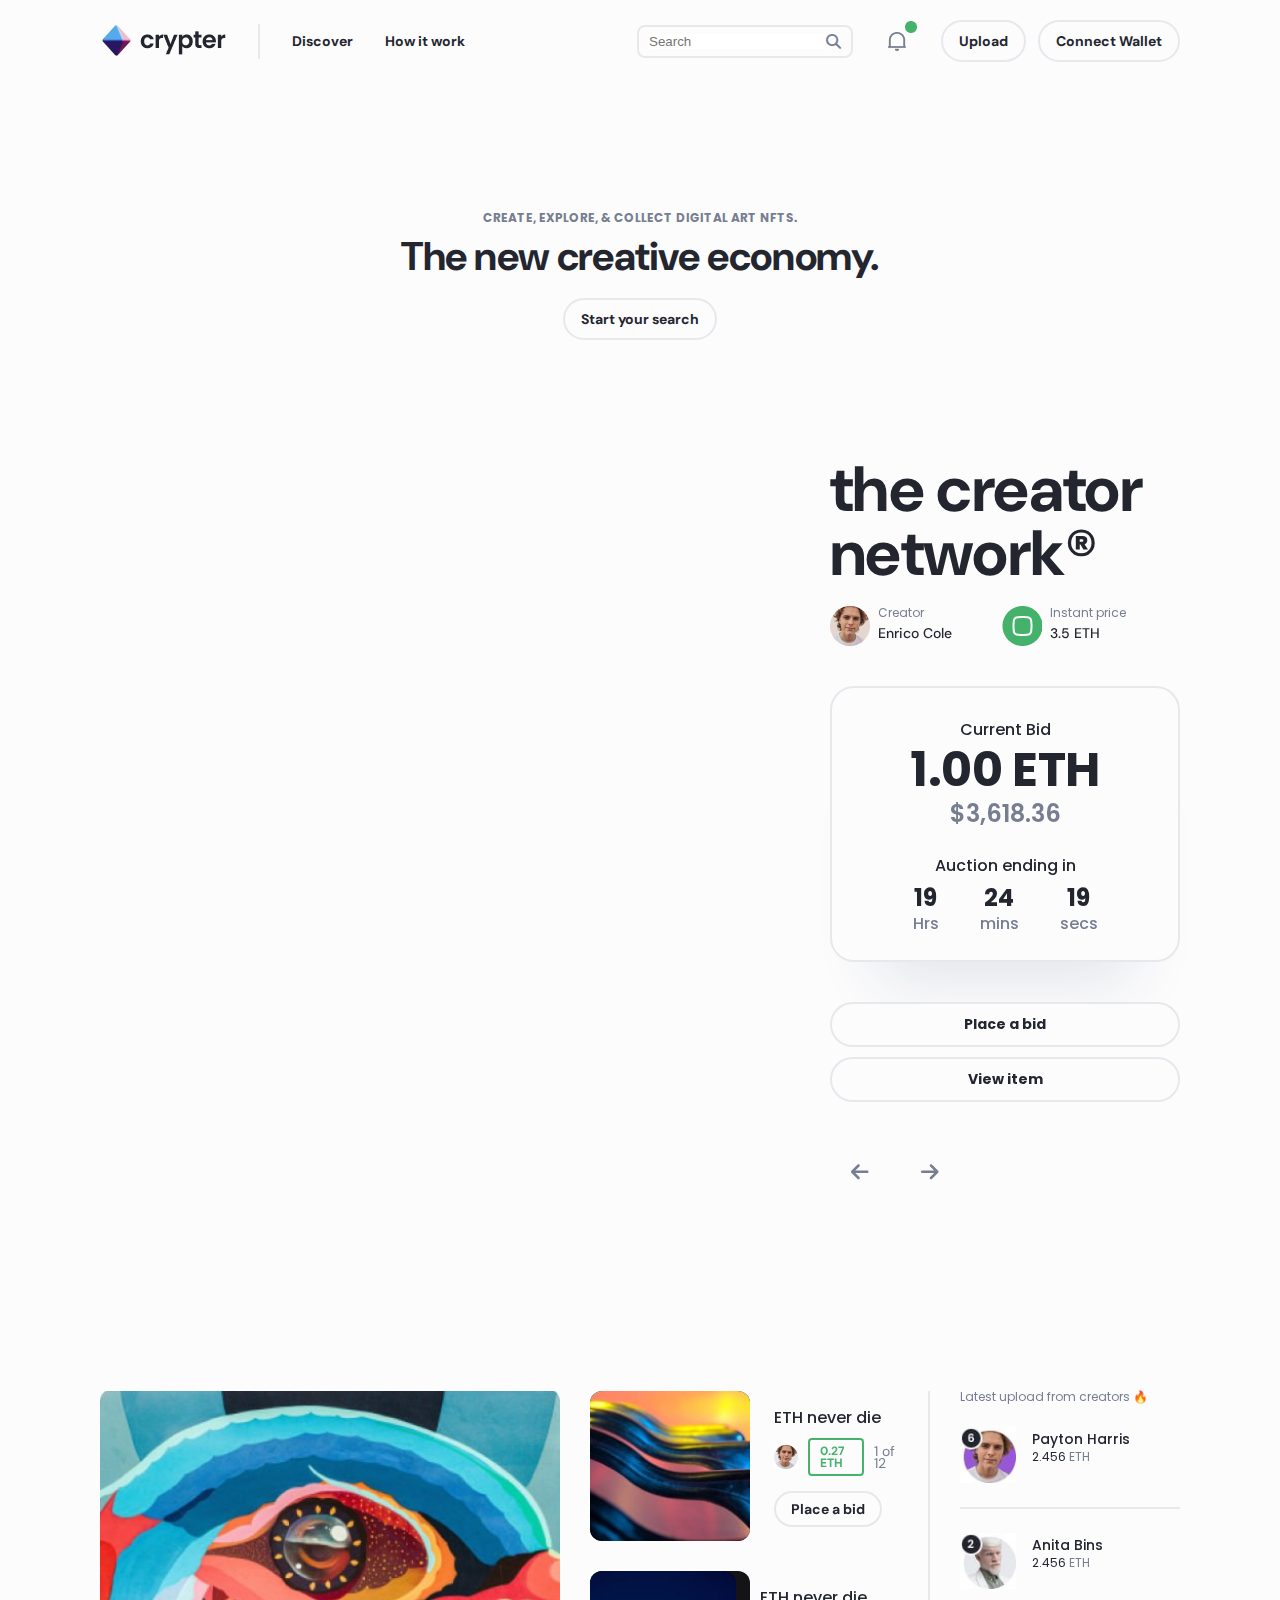
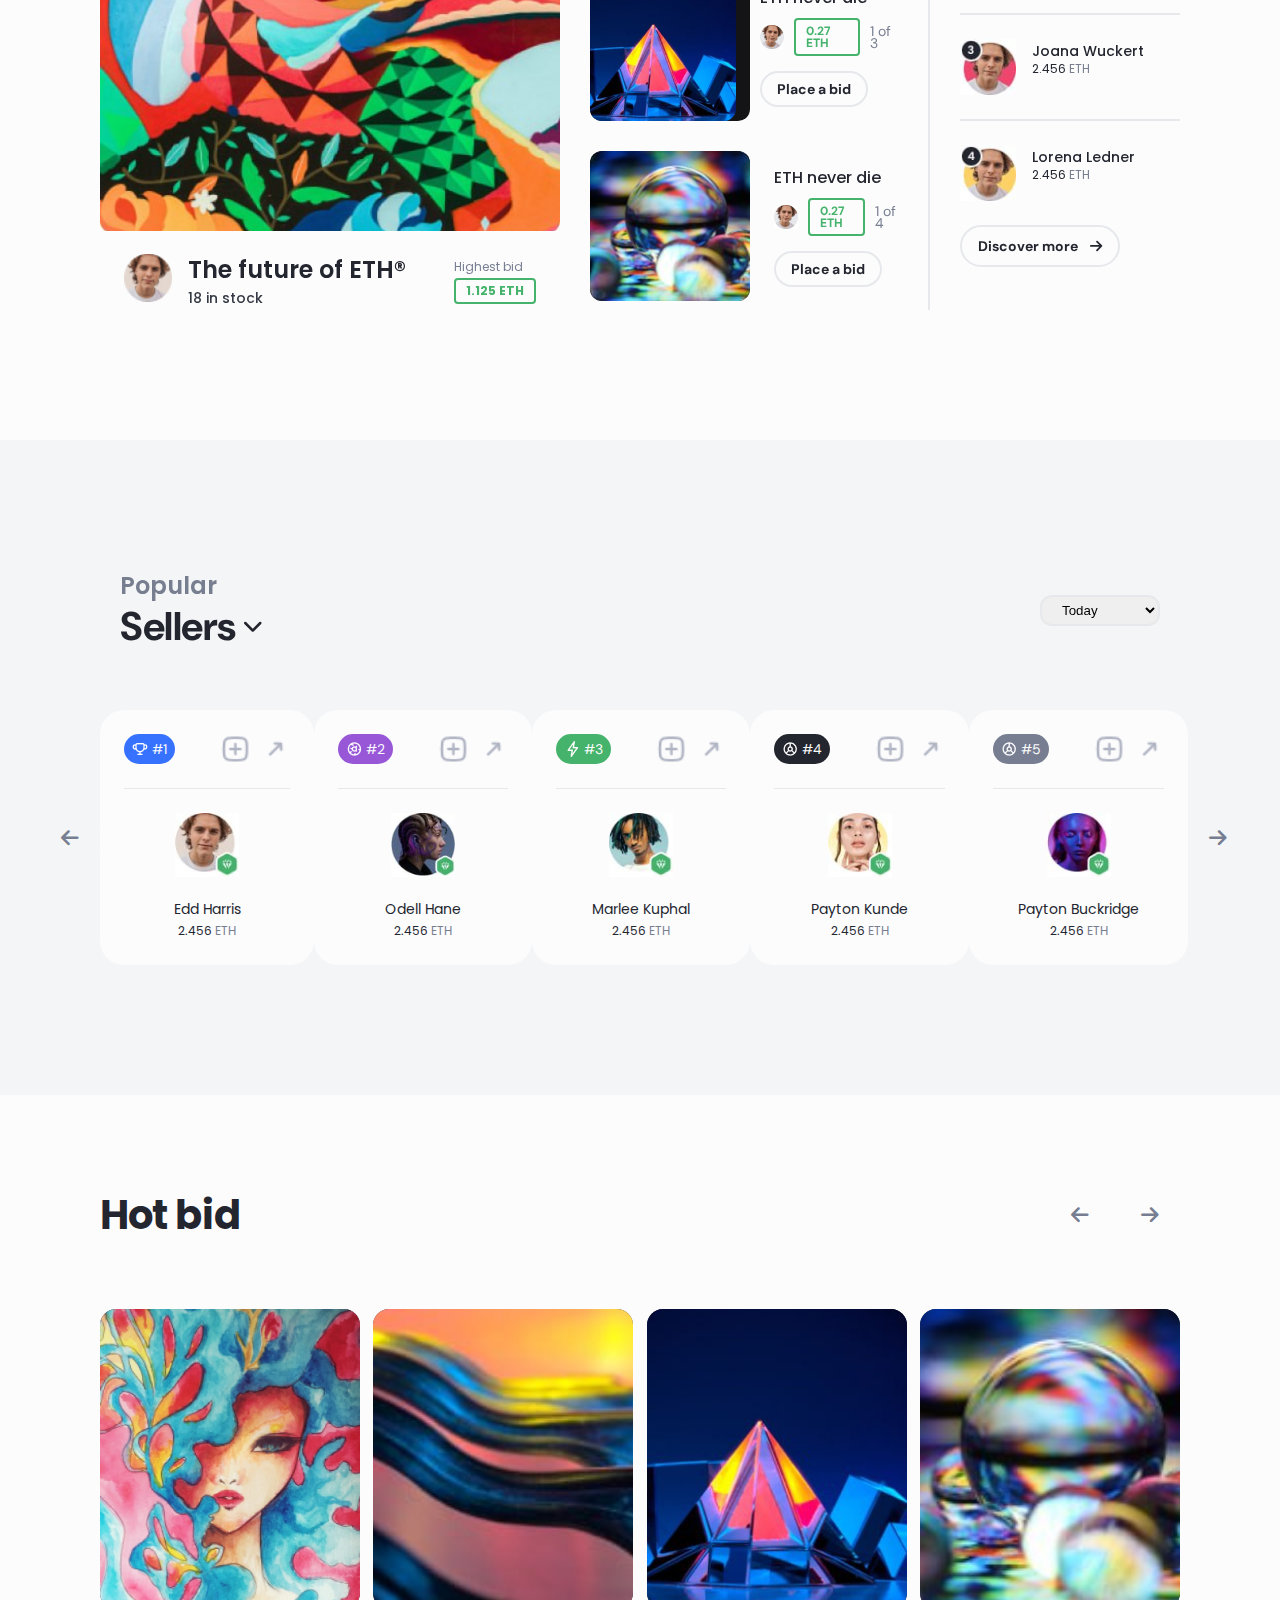
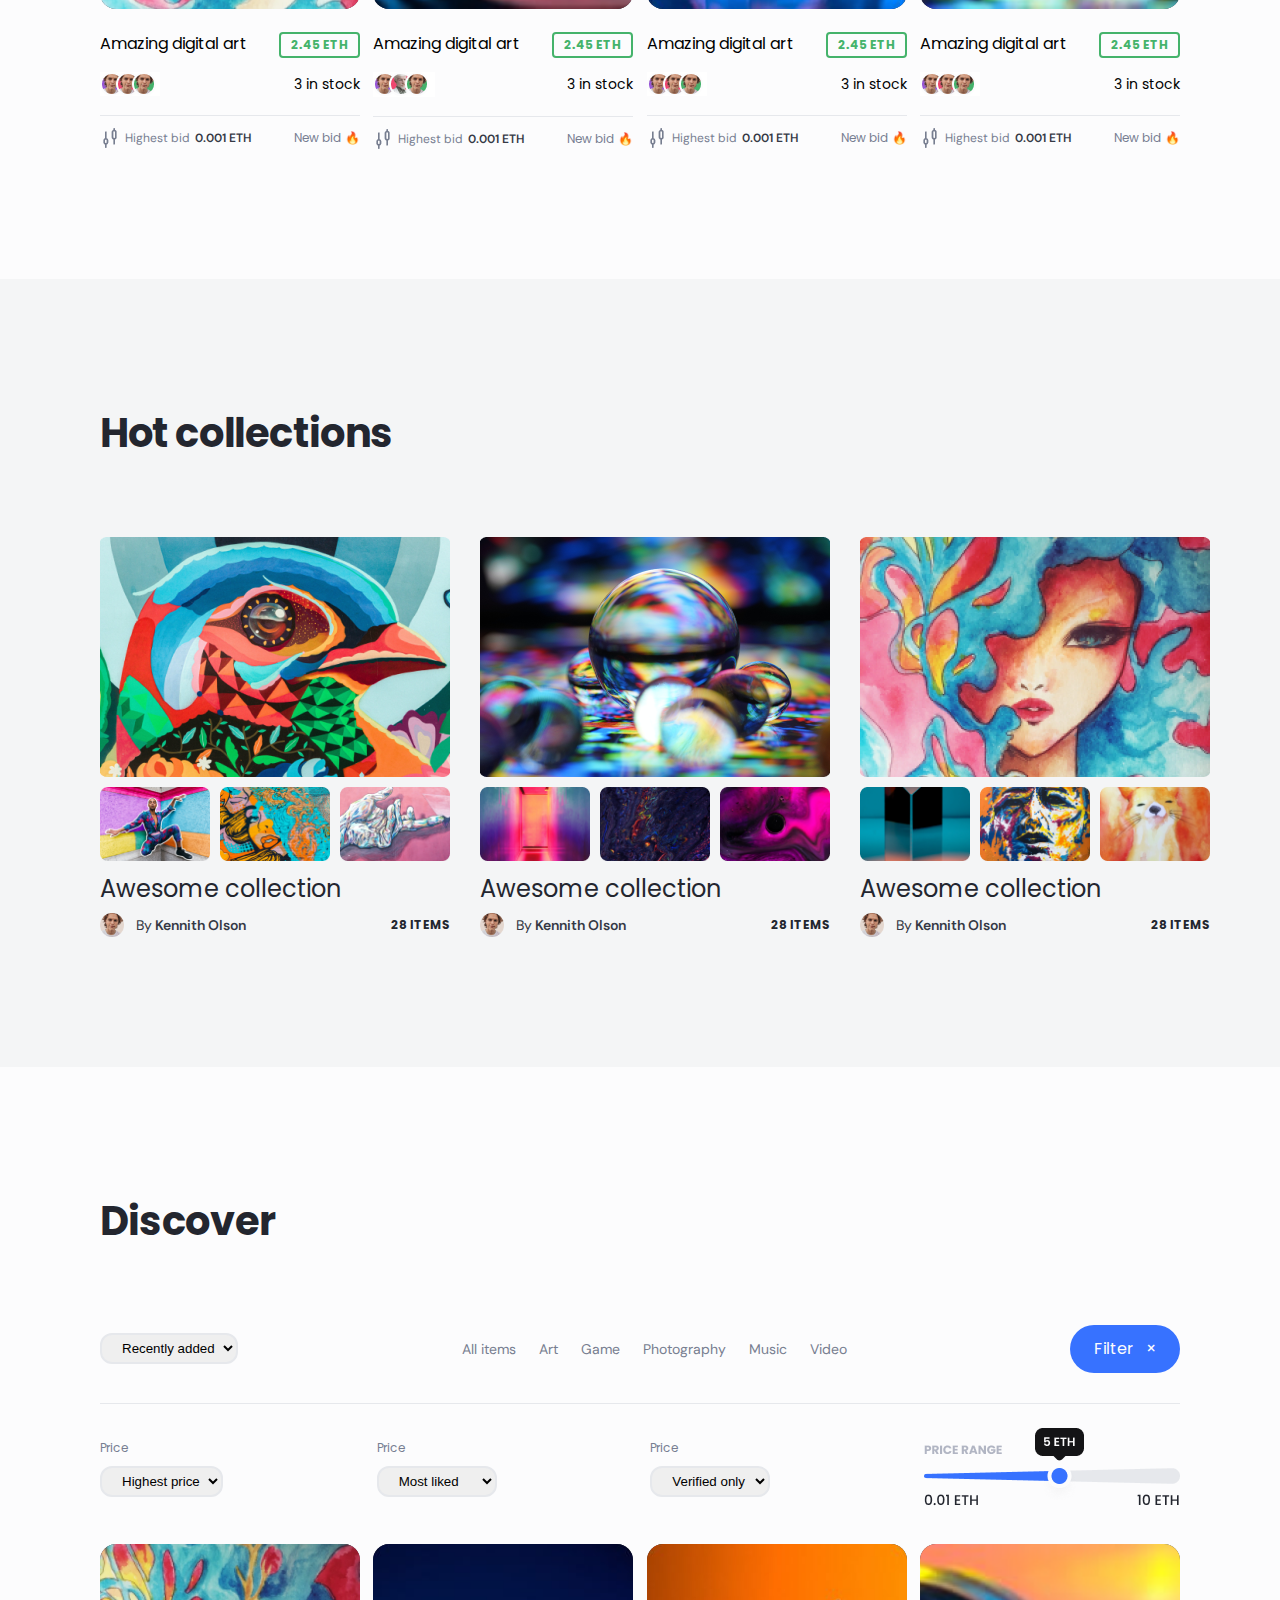
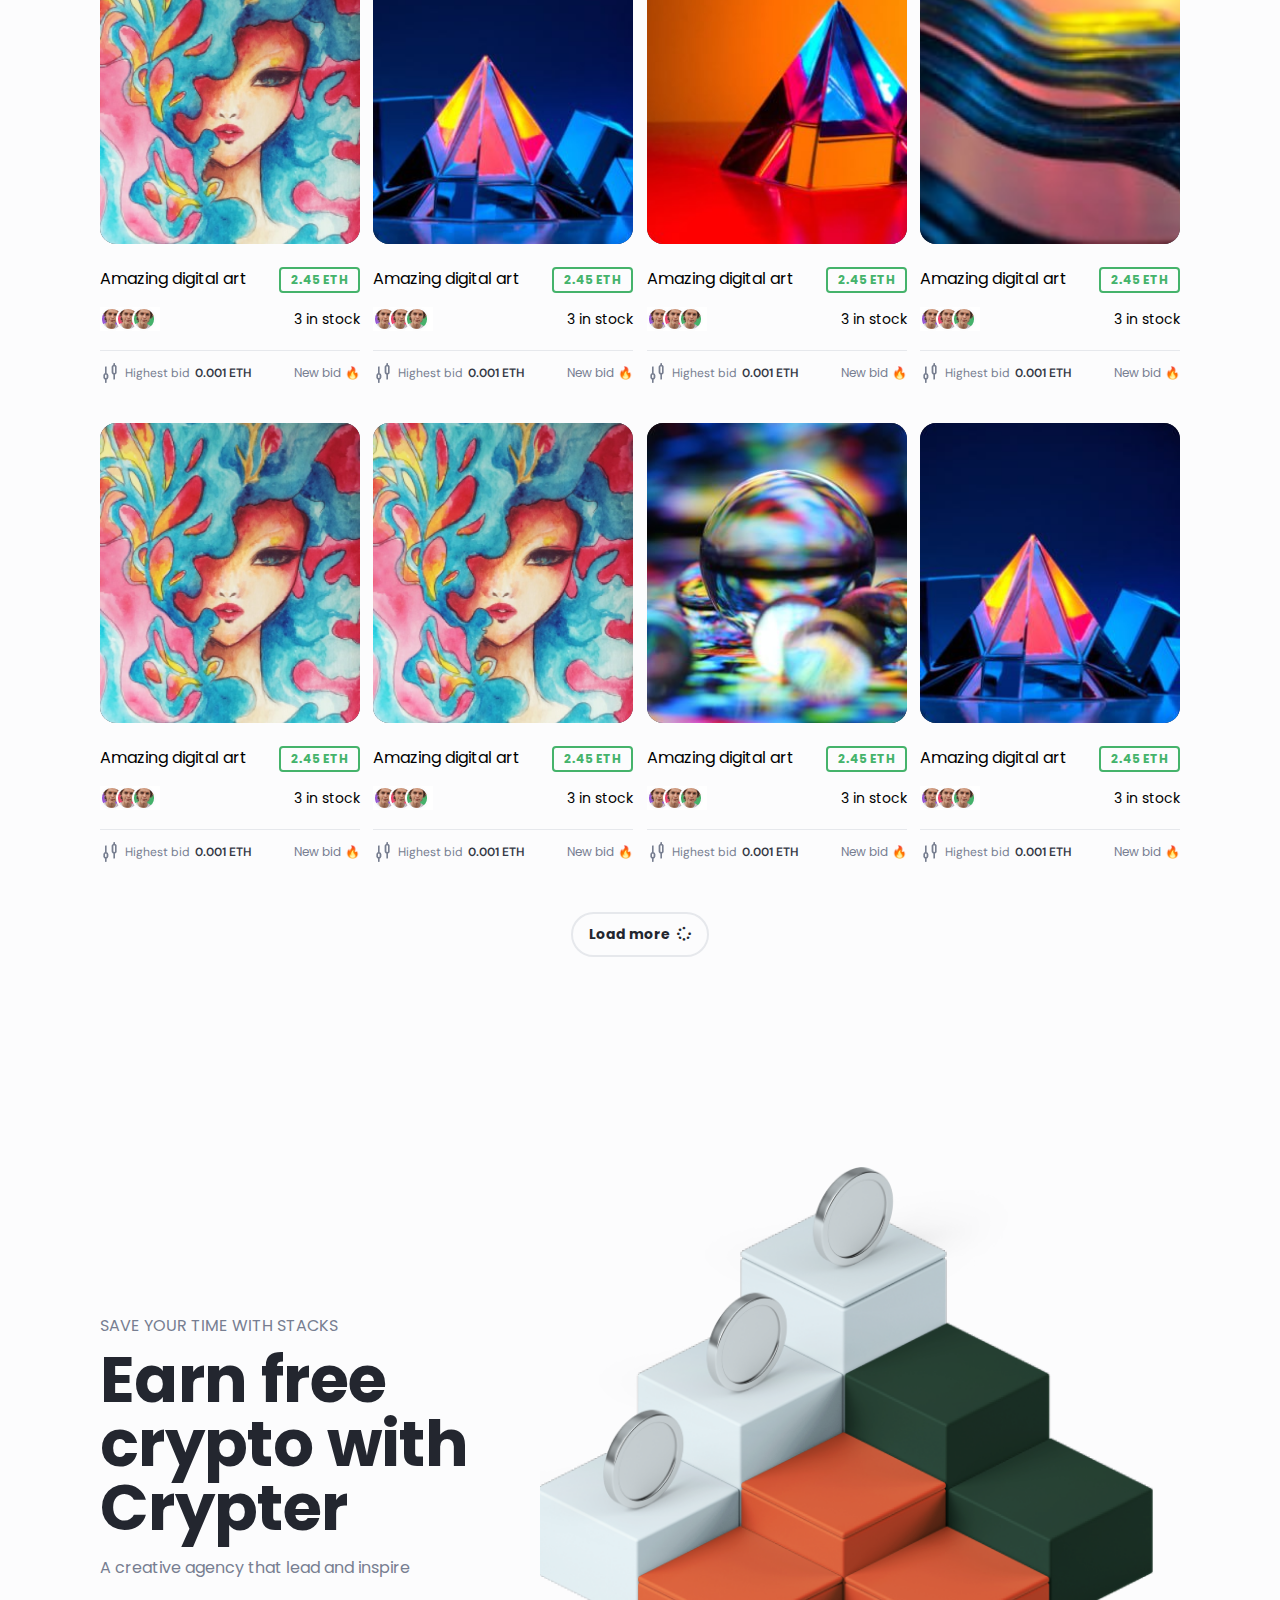
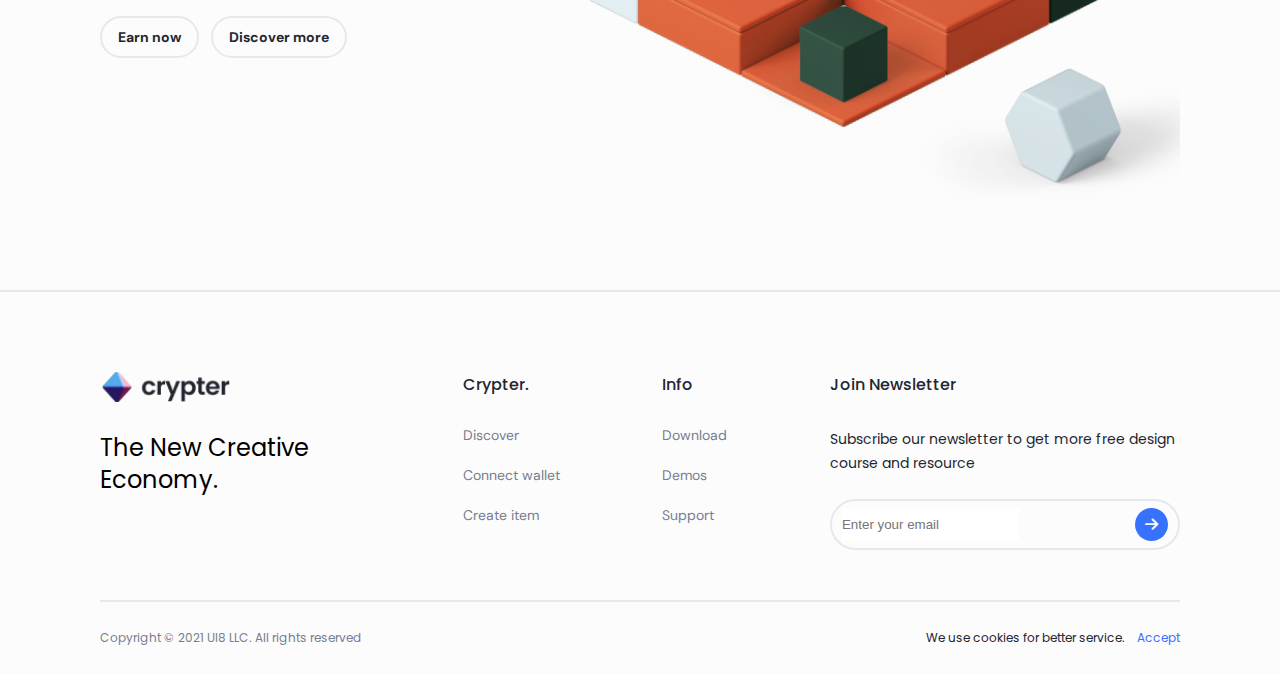
==== Krypter/index.html @ 70d79585 "Add files via upload" ====
<!DOCTYPE html>
<html lang="en">
<head>
    <meta charset="UTF-8">
    <meta http-equiv="X-UA-Compatible" content="IE=edge">
    <meta name="viewport" content="width=device-width, initial-scale=1.0">
    <title>Krypter</title>
    <link rel="stylesheet" href="https://cdnjs.cloudflare.com/ajax/libs/font-awesome/6.2.0/css/all.min.css">
    <link rel="stylesheet" href="./sass/style.css">
    <link href="https://fonts.googleapis.com/css2?family=DM+Sans:wght@500&family=Poppins:wght@500&display=swap" rel="stylesheet">
</head>
<body>
   
    <header class="header">
        <div class="container">
            <div class="navbar">
                <div class="navbar__left">
                    <a href="./index.html" class="navbar__left__logo">
                        <img src="./header images/logo.png" alt="img" class="logo__img">
                    </a>
                    <a href="#section-discover" class="navbar__left__link">Discover</a>
                    <a href="./index.html" class="navbar__left__link">How it work</a>
                </div>
                <div class="navbar__right">
                    <form action="id" class="navbar__right__form">
                        <input type="text" class="navbar__right__form__input" placeholder="Search">
                        <i class="fa-solid fa-magnifying-glass"></i>
                    </form>
                    <img src="./header images/Notification.png" alt="img" class="navbar__right__img">
                    <div class="navbar__right__btns">   
                        <a href="./index.html" class="navbar__right__btns__btn btn">Upload</a>
                        <a href="./index.html" class="navbar__right__btns__btn btn">Connect Wallet</a>
                    </div> 
                </div>
            </div>
        </div>
    </header>

    <section class="hero">
        <div class="container">
            <div class="hero__content">
                <p class="hero__content__text">Create, explore, & collect digital art NFTS.</p>
                <h1 class="hero__content__title">The new creative economy.</h1>
                <a href="./index.html" class="hero__content__btn">Start your search</a>
            </div>
        </div>
    </section>

    <section class="section-one">
        <div class="container">
            <div class="section-one__content">
                <div class="section-one__content__left">
                    <iframe width="640" height="800" src="https://www.youtube.com/embed/OD2pbh0-E8Y" title="YouTube video player" frameborder="0" allow="accelerometer; autoplay; clipboard-write; encrypted-media; gyroscope; picture-in-picture" allowfullscreen></iframe>
                </div>
                <div class="section-one__content__right">
                    <h1 class="section-one__content__right__title">the creator network®</h1>
                    <h1 class="section-one__content__right__title-1">Marco carrillo®</h1>
                    <div class="section-one__content__right__box-1">
                        <div class="section-one__content__right__box-1__content">
                            <img src="./images-1/img2.png" alt="img" class="section-one__content__right__box-1__content__img">
                            <div class="section-one__content__right__box-1__content__right">
                                <p class="section-one__content__right__box-1__content__right__text-1">Creator</p>
                                <a href="./index.html" class="section-one__content__right__box-1__content__right__text-2 ">Enrico Cole</a>
                            </div>
                        </div>
                        <div class="section-one__content__right__box-1__content">
                            <img src="./images-1/user.png" alt="img" class="section-one__content__right__box-1__content__img">
                            <div class="section-one__content__right__box-1__content__right">
                                <p class="section-one__content__right__box-1__content__right__text-1">Instant price</p>
                                <a href="./index.html" class="section-one__content__right__box-1__content__right__text-2">3.5 ETH</a>
                            </div>
                        </div>
                    </div>
                    <div class="section-one__content__right__box-2">
                        <p class="section-one__content__right__box-2__text-1 box-1__content__right__text-2">Current Bid</p>
                        <p class="section-one__content__right__box-2__text-2">1.00 ETH</p>
                        <p class="section-one__content__right__box-2__text-3">$3,618.36</p>
                        <p class="section-one__content__right__box-2__text-4 box-2__text-1 box-1__content__right__text-2">Auction ending in</p>
                        <div class="section-one__content__right__box-2__stats">
                            <div class="section-one__content__right__box-2__stats__stat">
                                <p class="section-one__content__right__box-2__stats__stat__stat-1">19</p>
                                <p class="section-one__content__right__box-2__stats__stat__stat-2">Hrs</p>
                            </div>
                            <div class="section-one__content__right__box-2__stats__stat">
                                <p class="section-one__content__right__box-2__stats__stat__stat-1">24</p>
                                <p class="section-one__content__right__box-2__stats__stat__stat-2">mins</p>
                            </div>
                            <div class="section-one__content__right__box-2__stats__stat">
                                <p class="section-one__content__right__box-2__stats__stat__stat-1">19</p>
                                <p class="section-one__content__right__box-2__stats__stat__stat-2">secs</p>
                            </div>
                        </div>
                    </div>
                    <div class="section-one__content__right__btns">
                        <p class="section-one__content__right__btns__btn">Place a bid</p>
                        <p class="section-one__content__right__btns__btn">View item</p>
                    </div>
                    <div class="section-one__content__right__paginations">
                        <a href="./index.html" class="section-one__content__right__paginations__icon"><i class="fa-solid fa-arrow-left"></i></a>
                        <a href="./index.html" class="section-one__content__right__paginations__icon"><i class="fa-solid fa-arrow-right"></i></a>
                    </div>
                </div>
            </div>
        </div>
    </section>

    <section class="section-two">
        <div class="container">
            <div class="section-two__content">
                <div class="section-two__content__left">
                    <img src="./images-2/photo_2022-11-08_12-18-58.jpg" alt="img" class="section-two__content__left__img">
                    <div class="section-two__content__left__bottom">
                        <div class="section-two__content__left__bottom__left">
                            <img src="./images-1/img2.png" alt="img" class="section-two__content__left__bottom__left__img">
                            <div class="section-two__content__left__bottom__left__content">
                                <p class="section-two__content__left__bottom__left__content__text-1">The future of ETH®</p>
                                <p class="section-two__content__left__bottom__left__content__text-2">18 in stock</p>
                            </div>
                        </div>
                        <div class="section-two__content__left__bottom__right">
                           <p class="section-two__content__left__bottom__right__text-1">Highest bid</p>
                           <p class="section-two__content__left__bottom__right__text-2">1.125 ETH</p>
                        </div>
                    </div>
                </div>
                <div class="section-two__content__center">
                    <div class="section-two__content__center__card">
                        <img src="./images-2/photo_2022-11-08_12-18-47.jpg" alt="img" class="section-two__content__center__card__img">
                        <div class="section-two__content__center__card__hover">
                            <a href="./index.html" class="section-two__content__center__card__hover__content"><i class="fa-solid fa-arrow-right"></i></a>
                        </div>
                        <div class="section-two__content__center__card__content">
                            <p class="section-two__content__center__card__content__text">ETH never die</p>
                            <div class="section-two__content__center__card__content__center">
                                <img src="./images-2/photo_2022-11-08_12-18-43.jpg" class="section-two__content__center__card__content__center__img"></img>
                                <span class="section-two__content__center__card__content__center__text-1 text-green">0.27 ETH</span>
                                <span class="section-two__content__center__card__content__center__text-2">1 of 12</span>
                            </div>
                            <a href="./index.html" class="section-two__content__center__card__content__btn">Place a bid</a>
                        </div>
                    </div>
                    <div class="section-two__content__center__card">
                        <img src="./images-2/photo_2022-11-08_12-17-32.jpg" alt="img" class="section-two__content__center__card__img">
                        <div class="section-two__content__center__card__hover">
                            <a href="./index.html" class="section-two__content__center__card__hover__content"><i class="fa-solid fa-arrow-right"></i></a>
                        </div>
                        <div class="section-two__content__center__card__content">
                            <p class="section-two__content__center__card__content__text">ETH never die</p>
                            <div class="section-two__content__center__card__content__center">
                                <img src="./images-2/photo_2022-11-08_12-18-43.jpg" class="section-two__content__center__card__content__center__img"></img>
                                <span class="section-two__content__center__card__content__center__text-1 text-green">0.27 ETH</span>
                                <span class="section-two__content__center__card__content__center__text-2">1 of 3</span>
                            </div>
                            <a href="./index.html" class="section-two__content__center__card__content__btn">Place a bid</a>
                        </div>
                    </div>
                    <div class="section-two__content__center__card">
                        <img src="./images-2/photo_2022-11-08_12-18-52.jpg" alt="img" class="section-two__content__center__card__img">
                        <div class="section-two__content__center__card__hover">
                            <a href="./index.html" class="section-two__content__center__card__hover__content"><i class="fa-solid fa-arrow-right"></i></a>
                        </div>
                        <div class="section-two__content__center__card__content">
                            <p class="section-two__content__center__card__content__text">ETH never die</p>
                            <div class="section-two__content__center__card__content__center">
                                <img src="./images-2/photo_2022-11-08_12-18-43.jpg" class="section-two__content__center__card__content__center__img"></img>
                                <span class="section-two__content__center__card__content__center__text-1 text-green">0.27 ETH</span>
                                <span class="section-two__content__center__card__content__center__text-2">1 of 4</span>
                            </div>
                            <a href="./index.html" class="section-two__content__center__card__content__btn">Place a bid</a>
                        </div>
                    </div>
                </div>
                <div class="section-two__content__right">
                    <p class="section-two__content__right__text">Latest upload from creators 🔥</p>
                    <div class="section-two__content__right__card">
                        <img src="./images-2/photo_2022-11-08_12-19-04.jpg" alt="img" class="section-two__content__right__card__img">
                        <div class="section-two__content__right__card__content">
                            <p class="section-two__content__right__card__content__text-1">Payton Harris</p>
                            <p class="section-two__content__right__card__content__text-2">2.456 <span class="section-two__content__right__card__content__text-2__span">ETH</span></p>
                        </div>
                    </div>
                    <div class="section-two__content__right__card">
                        <img src="./images-2/photo_2022-11-08_12-19-13.jpg" alt="img" class="section-two__content__right__card__img">
                        <div class="section-two__content__right__card__content">
                            <p class="section-two__content__right__card__content__text-1">Anita Bins</p>
                            <p class="section-two__content__right__card__content__text-2">2.456 <span class="section-two__content__right__card__content__text-2__span">ETH</span></p>
                        </div>
                    </div>
                    <div class="section-two__content__right__card">
                        <img src="./images-2/photo_2022-11-08_12-19-19.jpg" alt="img" class="section-two__content__right__card__img">
                        <div class="section-two__content__right__card__content">
                            <p class="section-two__content__right__card__content__text-1">Joana Wuckert</p>
                            <p class="section-two__content__right__card__content__text-2">2.456 <span class="section-two__content__right__card__content__text-2__span">ETH</span></p>
                        </div>
                    </div>
                    <div class="section-two__content__right__card border-bottom">
                        <img src="./images-2/photo_2022-11-08_12-19-25.jpg" alt="img" class="section-two__content__right__card__img">
                        <div class="section-two__content__right__card__content">
                            <p class="section-two__content__right__card__content__text-1">Lorena Ledner</p>
                            <p class="section-two__content__right__card__content__text-2">2.456 <span class="section-two__content__right__card__content__text-2__span">ETH</span></p>
                        </div>
                    </div>
                    <a href="./index.html" class="section-two__content__right__btn">Discover more &nbsp; &nbsp;<i class="fa-solid fa-arrow-right"></i></a>
                </div>
            </div>
        </div>
    </section>

    <section class="section-sellers">
        <div class="section-sellers__content">
            <div class="section-sellers__content__top">
                <div class="section-sellers__content__top__left">
                    <p class="section-sellers__content__top__left__text">Popular</p>
                    <div class="section-sellers__content__top__left__menu title">Sellers&nbsp;<i class="fa-solid fa-chevron-down"></i></div>
                </div>
                <div class="section-sellers__content__top__right">
                    <select id="days" class="details">
                        <div class="details__summary__icon"><i class="fa-solid fa-chevron-down"></i></div>
                        <option value="today">Today</option>
                        <option value="yesterday">Yesterday</option>
                        <option value="3-days-ago">3 days ago</option>
                        <option value="1-month-ago">1 month ago</option>
                    </select>
                </div>
            </div>
            <div class="section-sellers__content__bottom">
                <a href="./index.html" class="section-sellers__content__bottom__icon"><i class="fa-solid fa-arrow-left"></i></a>
                <div class="section-sellers__content__bottom__card">
                    <div class="section-sellers__content__bottom__card__top">
                        <div class="section-sellers__content__bottom__card__top__left ">
                            <img src="./images-3/icon1.png" alt="img" class="section-sellers__content__bottom__card__top__left__img">
                            <span class="section-sellers__content__bottom__card__top__left__text">#1</span>
                        </div>
                        <div class="section-sellers__content__bottom__card__top__right">
                            <img src="./images-3/img1.png" alt="img" class="section-sellers__content__bottom__card__top__right__img">
                            <img src="./images-3/img2.png" alt="img" class="section-sellers__content__bottom__card__top__right__img">
                        </div>
                    </div>
                    <div class="section-sellers__content__bottom__card__bottom">
                        <img src="./images-2/photo_2022-11-08_12-20-14.jpg" alt="img" class="section-sellers__content__bottom__card__bottom__img">
                        <p class="section-sellers__content__bottom__card__bottom__text-1">Edd Harris</p>
                        <p class="section-sellers__content__bottom__card__bottom__text-2">2.456 <span class="section-sellers__content__bottom__card__bottom__text-2__span">ETH</span></p>
                    </div>
                </div>
                <div class="section-sellers__content__bottom__card">
                    <div class="section-sellers__content__bottom__card__top">
                        <div class="section-sellers__content__bottom__card__top__left color-1">
                            <img src="./images-3/icon2.png" alt="img" class="section-sellers__content__bottom__card__top__left__img">
                            <span class="section-sellers__content__bottom__card__top__left__text">#2</span>
                        </div>
                        <div class="section-sellers__content__bottom__card__top__right">
                            <img src="./images-3/img1.png" alt="img" class="section-sellers__content__bottom__card__top__right__img">
                            <img src="./images-3/img2.png" alt="img" class="section-sellers__content__bottom__card__top__right__img">
                        </div>
                    </div>
                    <div class="section-sellers__content__bottom__card__bottom">
                        <img src="./images-2/photo_2022-11-08_12-20-23.jpg" alt="img" class="section-sellers__content__bottom__card__bottom__img">
                        <p class="section-sellers__content__bottom__card__bottom__text-1">Odell Hane</p>
                        <p class="section-sellers__content__bottom__card__bottom__text-2">2.456 <span class="section-sellers__content__bottom__card__bottom__text-2__span">ETH</span></p>
                    </div>
                </div>
                <div class="section-sellers__content__bottom__card">
                    <div class="section-sellers__content__bottom__card__top">
                        <div class="section-sellers__content__bottom__card__top__left color-2">
                            <img src="./images-3/icon3.png" alt="img" class="section-sellers__content__bottom__card__top__left__img">
                            <span class="section-sellers__content__bottom__card__top__left__text">#3</span>
                        </div>
                        <div class="section-sellers__content__bottom__card__top__right">
                            <img src="./images-3/img1.png" alt="img" class="section-sellers__content__bottom__card__top__right__img">
                            <img src="./images-3/img2.png" alt="img" class="section-sellers__content__bottom__card__top__right__img">
                        </div>
                    </div>
                    <div class="section-sellers__content__bottom__card__bottom">
                        <img src="./images-2/photo_2022-11-08_12-20-29.jpg" alt="img" class="section-sellers__content__bottom__card__bottom__img">
                        <p class="section-sellers__content__bottom__card__bottom__text-1">Marlee Kuphal</p>
                        <p class="section-sellers__content__bottom__card__bottom__text-2">2.456 <span class="section-sellers__content__bottom__card__bottom__text-2__span">ETH</span></p>
                    </div>
                </div>
                <div class="section-sellers__content__bottom__card">
                    <div class="section-sellers__content__bottom__card__top">
                        <div class="section-sellers__content__bottom__card__top__left color-3">
                            <img src="./images-3/icon4.png" alt="img" class="section-sellers__content__bottom__card__top__left__img">
                            <span class="section-sellers__content__bottom__card__top__left__text">#4</span>
                        </div>
                        <div class="section-sellers__content__bottom__card__top__right">
                            <img src="./images-3/img1.png" alt="img" class="section-sellers__content__bottom__card__top__right__img">
                            <img src="./images-3/img2.png" alt="img" class="section-sellers__content__bottom__card__top__right__img">
                        </div>
                    </div>
                    <div class="section-sellers__content__bottom__card__bottom">
                        <img src="./images-2/photo_2022-11-08_12-20-34.jpg" alt="img" class="section-sellers__content__bottom__card__bottom__img">
                        <p class="section-sellers__content__bottom__card__bottom__text-1">Payton Kunde</p>
                        <p class="section-sellers__content__bottom__card__bottom__text-2">2.456 <span class="section-sellers__content__bottom__card__bottom__text-2__span">ETH</span></p>
                    </div>
                </div>
                <div class="section-sellers__content__bottom__card card-2">
                    <div class="section-sellers__content__bottom__card__top">
                        <div class="section-sellers__content__bottom__card__top__left color-4">
                            <img src="./images-3/icon4.png" alt="img" class="section-sellers__content__bottom__card__top__left__img">
                            <span class="section-sellers__content__bottom__card__top__left__text">#5</span>
                        </div>
                        <div class="section-sellers__content__bottom__card__top__right">
                            <img src="./images-3/img1.png" alt="img" class="section-sellers__content__bottom__card__top__right__img">
                            <img src="./images-3/img2.png" alt="img" class="section-sellers__content__bottom__card__top__right__img">
                        </div>
                    </div>
                    <div class="section-sellers__content__bottom__card__bottom">
                        <img src="./images-2/photo_2022-11-08_12-16-58.jpg" alt="img" class="section-sellers__content__bottom__card__bottom__img">
                        <p class="section-sellers__content__bottom__card__bottom__text-1">Payton Buckridge</p>
                        <p class="section-sellers__content__bottom__card__bottom__text-2">2.456 <span class="section-sellers__content__bottom__card__bottom__text-2__span">ETH</span></p>
                    </div>
                </div>
                <a href="./index.html" class="section-sellers__content__bottom__icon"><i class="fa-solid fa-arrow-right"></i></a>
            </div>
        </div>
    </section>

    <section class="section-bid">
        <div class="container">
            <div class="section-bid__content">
                <div class="section-bid__content__top">
                    <p class="section-bid__content__top__title title">Hot bid</p>
                    <div class="section-bid__content__top__paginations section-one__content__right__paginations">
                        <a href="./index.html" class="section-one__content__right__paginations__icon"><i class="fa-solid fa-arrow-left"></i></a>
                        <a href="./index.html" class="section-one__content__right__paginations__icon"><i class="fa-solid fa-arrow-right"></i></a>
                    </div>
                </div>

                <div class="section-bid__content__bottom">
                    <div class="section-bid__content__bottom__card">
                        <img src="./images-2/photo_2022-11-08_12-18-33.jpg" alt="img" class="section-bid__content__bottom__card__img">
                        <div class="section-bid__content__bottom__card__hover">
                            <span class="section-bid__content__bottom__card__hover__span-1">PURCHASING!</span>
                            <span class="section-bid__content__bottom__card__hover__span-2"><i class="fa-regular fa-heart"></i></span>
                            <a href="./index.html" class="section-bid__content__bottom__card__hover__btn">Place a bid &nbsp;<img src="./images-6/scatter.svg" alt="img"></a>
                        </div>
                        <div class="section-bid__content__bottom__card__box-1">
                            <p class="section-bid__content__bottom__card__box-1__text">Amazing digital art</p>
                            <p class="text-green">2.45 ETH</p>
                        </div>
                        <div class="section-bid__content__bottom__card__box-2">
                            <div class="section-bid__content__bottom__card__box-2__left">
                                <img src="./images-5/avatars.png" alt="img" class="section-bid__content__bottom__card__box-2__left__img">
                            </div>
                            <p class="section-bid__content__bottom__card__box-2__right">3 in stock</p>
                        </div>
                        <div class="section-bid__content__bottom__card__box-3">
                            <div class="section-bid__content__bottom__card__box-3__left">
                                <img src="./images-3/img3.png" alt="img" class="section-bid__content__bottom__card__box-3__left__img">
                                <span class="section-bid__content__bottom__card__box-3__left__text-1">Highest bid</span>
                                <span class="section-bid__content__bottom__card__box-3__left__text-2">0.001 ETH</span>
                            </div>
                            <p class="section-bid__content__bottom__card__box-3__right">New bid 🔥</p>
                        </div>
                    </div>

                    <div class="section-bid__content__bottom__card">
                        <img src="./images-2/photo_2022-11-08_12-18-47.jpg" alt="img" class="section-bid__content__bottom__card__img">
                        <div class="section-bid__content__bottom__card__hover">
                            <span class="section-bid__content__bottom__card__hover__span-1">PURCHASING!</span>
                            <span class="section-bid__content__bottom__card__hover__span-2"><i class="fa-regular fa-heart"></i></span>
                            <a href="./index.html" class="section-bid__content__bottom__card__hover__btn">Place a bid &nbsp;<img width="16px" height="16px" src="./images-6/scatter.svg" alt="img"></a>
                        </div>
                        <div class="section-bid__content__bottom__card__box-1">
                            <p class="section-bid__content__bottom__card__box-1__text">Amazing digital art</p>
                            <p class="text-green">2.45 ETH</p>
                        </div>
                        <div class="section-bid__content__bottom__card__box-2">
                            <div class="section-bid__content__bottom__card__box-2__left">
                                <img src="./images-5/avatars2.png" alt="img" class="section-bid__content__bottom__card__box-2__left__img">
                            </div>
                            <p class="section-bid__content__bottom__card__box-2__right">3 in stock</p>
                        </div>
                        <div class="section-bid__content__bottom__card__box-3">
                            <div class="section-bid__content__bottom__card__box-3__left">
                                <img src="./images-3/img3.png" alt="img" class="section-bid__content__bottom__card__box-3__left__img">
                                <span class="section-bid__content__bottom__card__box-3__left__text-1">Highest bid</span>
                                <span class="section-bid__content__bottom__card__box-3__left__text-2">0.001 ETH</span>
                            </div>
                            <p class="section-bid__content__bottom__card__box-3__right">New bid 🔥</p>
                        </div>
                    </div>

                    <div class="section-bid__content__bottom__card">
                        <img src="./images-2/photo_2022-11-08_12-17-32.jpg" alt="img" class="section-bid__content__bottom__card__img">
                        <div class="section-bid__content__bottom__card__hover">
                            <span class="section-bid__content__bottom__card__hover__span-1">PURCHASING!</span>
                            <span class="section-bid__content__bottom__card__hover__span-2"><i class="fa-regular fa-heart"></i></span>
                            <a href="./index.html" class="section-bid__content__bottom__card__hover__btn">Place a bid &nbsp;<img src="./images-6/scatter.svg" alt="img"></a>
                        </div>
                        <div class="section-bid__content__bottom__card__box-1">
                            <p class="section-bid__content__bottom__card__box-1__text">Amazing digital art</p>
                            <p class="text-green">2.45 ETH</p>
                        </div>
                        <div class="section-bid__content__bottom__card__box-2">
                            <div class="section-bid__content__bottom__card__box-2__left">
                                <img src="./images-5/avatars.png" alt="img" class="section-bid__content__bottom__card__box-2__left__img">
                            </div>
                            <p class="section-bid__content__bottom__card__box-2__right">3 in stock</p>
                        </div>
                        <div class="section-bid__content__bottom__card__box-3">
                            <div class="section-bid__content__bottom__card__box-3__left">
                                <img src="./images-3/img3.png" alt="img" class="section-bid__content__box-3__left__img">
                                <span class="section-bid__content__bottom__card__box-3__left__text-1">Highest bid</span>
                                <span class="section-bid__content__bottom__card__box-3__left__text-2">0.001 ETH</span>
                            </div>
                            <p class="section-bid__content__bottom__card__box-3__right">New bid 🔥</p>
                        </div>
                    </div>

                    <div class="section-bid__content__bottom__card card-2">
                        <img src="./images-2/photo_2022-11-08_12-18-52.jpg" alt="img" class="section-bid__content__bottom__card__img">
                        <div class="section-bid__content__bottom__card__hover">
                            <span class="section-bid__content__bottom__card__hover__span-1">PURCHASING!</span>
                            <span class="section-bid__content__bottom__card__hover__span-2"><i class="fa-regular fa-heart"></i></span>
                            <a href="./index.html" class="section-bid__content__bottom__card__hover__btn">Place a bid &nbsp;<img src="./images-6/scatter.svg" alt="img"></a>
                        </div>
                        <div class="section-bid__content__bottom__card__box-1">
                            <p class="section-bid__content__bottom__card__box-1__text">Amazing digital art</p>
                            <p class="text-green">2.45 ETH</p>
                        </div>
                        <div class="section-bid__content__bottom__card__box-2">
                            <div class="section-bid__content__bottom__card__box-2__left">
                                <img src="./images-5/avatars.png" alt="img" class="section-bid__content__bottom__card__box-2__left__img">
                            </div>
                            <p class="section-bid__content__bottom__card__box-2__right">3 in stock</p>
                        </div>
                        <div class="section-bid__content__bottom__card__box-3">
                            <div class="section-bid__content__bottom__card__box-3__left">
                                <img src="./images-3/img3.png" alt="img" class="section-bid__content__box-3__left__img">
                                <span class="section-bid__content__bottom__card__box-3__left__text-1">Highest bid</span>
                                <span class="section-bid__content__bottom__card__box-3__left__text-2">0.001 ETH</span>
                            </div>
                            <p class="section-bid__content__bottom__card__box-3__right">New bid 🔥</p>
                        </div>
                    </div>
                </div>

            </div>
        </div>
    </section>

    <section class="section-collections">
        <div class="container">
            <p class="section-collections__top title">Hot collections</p>
            <div class="section-collections__bottom">
                <div class="section-collections__bottom__card">
                    <div class="section-collections__bottom__card__box-1">
                        <img src="./images-4/img1.png" alt="img" class="section-collections__bottom__card__box-1__img-1">
                        <img src="./images-4/02.png" alt="img" class="section-collections__bottom__card__box-1__img-2">
                        <img src="./images-4/img3.png" alt="img" class="section-collections__bottom__card__box-1__img-2">
                        <img src="./images-4/img4.png" alt="img" class="section-collections__bottom__card__box-1__img-2">
                    </div>
                    <p class="section-collections__bottom__card__text">Awesome collection</p>
                    <div class="section-collections__bottom__card__box-2">
                        <div class="section-collections__bottom__card__box-2__left">
                            <img src="./images-1/img2.png" alt="img" class="section-collections__bottom__card__box-2__left__img">
                            <span class="section-collections__bottom__card__box-2__left__text"><span class=" section-collections__bottom__card__box-2__left__text__span">By</span>  Kennith Olson</span>
                        </div>
                        <p class="section-collections__bottom__card__box-2__right">28 items</p> 
                    </div>
                </div>
                <div class="section-collections__bottom__card">
                    <div class="section-collections__bottom__card__box-1">
                        <img src="./images-4/img5.png" alt="img" class="section-collections__bottom__card__box-1__img-1">
                        <img src="./images-4/img6.png" alt="img" class="section-collections__bottom__card__box-1__img-2">
                        <img src="./images-4/img7.png" alt="img" class="section-collections__bottom__card__box-1__img-2">
                        <img src="./images-4/img8.png" alt="img" class="section-collections__bottom__card__box-1__img-2">
                    </div>
                    <p class="section-collections__bottom__card__text">Awesome collection</p>
                    <div class="section-collections__bottom__card__box-2">
                        <div class="section-collections__bottom__card__box-2__left">
                            <img src="./images-1/img2.png" alt="img" class="section-collections__bottom__card__box-2__left__img">
                            <span class="section-collections__bottom__card__box-2__left__text"><span class=" section-collections__bottom__card__box-2__left__text__span">By</span> Kennith Olson</span>
                        </div>
                        <p class="section-collections__bottom__card__box-2__right">28 items</p> 
                    </div>
                </div>
                <div class="section-collections__bottom__card card-2">
                    <div class="section-collections__bottom__card__box-1">
                        <img src="./images-4/img9.png" alt="img" class="section-collections__bottom__card__box-1__img-1">
                        <img src="./images-4/img10.png" alt="img" class="section-collections__bottom__card__box-1__img-2">
                        <img src="./images-4/img11.png" alt="img" class="section-collections__bottom__card__box-1__img-2">
                        <img src="./images-4/img12.png" alt="img" class="section-collections__bottom__card__box-1__img-2">
                    </div>
                    <p class="section-collections__bottom__card__text">Awesome collection</p>
                    <div class="section-collections__bottom__card__box-2">
                        <div class="section-collections__bottom__card__box-2__left">
                            <img src="./images-1/img2.png" alt="img" class="section-collections__bottom__card__box-2__left__img">
                            <span class="section-collections__bottom__card__box-2__left__text"><span class=" section-collections__bottom__card__box-2__left__text__span">By</span>  Kennith Olson</span>
                        </div>
                        <p class="section-collections__bottom__card__box-2__right">28 items</p> 
                    </div>
                </div>
            </div>
        </div>
    </section>

    <section class="section-discover" id="section-discover">
        <div class="container">
            <div class="section-discover__content">
                <p class="section-discover__content__title title">Discover</p>
                <div class="section-discover__content__box-1">
                    <select id="days" class="details">
                        <div class="details__summary__icon"><i class="fa-solid fa-chevron-down"></i></div>
                        <option value="today">Recently added</option>
                        <option value="yesterday">Yesterday</option>
                        <option value="3-days-ago">3 days ago</option>
                        <option value="1-month-ago">1 month ago</option>
                    </select>
                    <div class="section-discover__content__box-1__categories">
                        <a href="#" class="section-discover__content__box-1__categories__link">All items</a>
                        <a href="#" class="section-discover__content__box-1__categories__link">Art</a>
                        <a href="#" class="section-discover__content__box-1__categories__link">Game</a>
                        <a href="#" class="section-discover__content__box-1__categories__link">Photography</a>
                        <a href="#" class="section-discover__content__box-1__categories__link">Music</a>
                        <a href="#" class="section-discover__content__box-1__categories__link">Video</a>
                    </div>
                    <p class="section-discover__content__box-1__filter">Filter &nbsp; × </p>
                </div>
                <div class="section-discover__content__box-2">
                    <div class="section-discover__content__box-2__content">
                        <p class="section-discover__content__box-2__content__text text">Price</p>
                        <select id="days" class="details">
                            <div class="details__summary__icon"><i class="fa-solid fa-chevron-down"></i></div>
                            <option value="today">Highest price</option>
                            <option value="yesterday">Yesterday</option>
                            <option value="3-days-ago">3 days ago</option>
                            <option value="1-month-ago">1 month ago</option>
                        </select>
                    </div>
                    <div class="section-discover__content__box-2__content">
                        <p class="section-discover__content__box-2__content__text text">Price</p>
                        <select id="days" class="details">
                            <div class="details__summary__icon"><i class="fa-solid fa-chevron-down"></i></div>
                            <option value="today">Most liked</option>
                            <option value="yesterday">Yesterday</option>
                            <option value="3-days-ago">3 days ago</option>
                            <option value="1-month-ago">1 month ago</option>
                        </select>
                    </div>
                    <div class="section-discover__content__box-2__content">
                        <p class="section-discover__content__box-2__content__text text">Price</p>
                        <select id="days" class="details">
                            <div class="details__summary__icon"><i class="fa-solid fa-chevron-down"></i></div>
                            <option value="today">Verified only</option>
                            <option value="yesterday">Yesterday</option>
                            <option value="3-days-ago">3 days ago</option>
                            <option value="1-month-ago">1 month ago</option>
                        </select>
                    </div>
                    <img src="./images-5/img1.png" alt="img" class="section-discover__content__box-2__img">
                </div>
                <div class="section-discover__content__box-3">
                    <div class="section-bid__content__bottom__card">
                        <img src="./images-2/photo_2022-11-08_12-18-33.jpg" alt="img" class="section-bid__content__bottom__card__img">
                        <div class="section-bid__content__bottom__card__hover">
                            <span class="section-bid__content__bottom__card__hover__span-1">PURCHASING!</span>
                            <span class="section-bid__content__bottom__card__hover__span-2"><i class="fa-regular fa-heart"></i></span>
                            <a href="./index.html" class="section-bid__content__bottom__card__hover__btn">Place a bid &nbsp;<img src="./images-6/scatter.svg" alt="img"></a>
                        </div>
                        <div class="section-bid__content__bottom__card__box-1">
                            <p class="section-bid__content__bottom__card__box-1__text">Amazing digital art</p>
                            <p class="text-green">2.45 ETH</p>
                        </div>
                        <div class="section-bid__content__bottom__card__box-2">
                            <div class="section-bid__content__bottom__card__box-2__left">
                                <img src="./images-5/avatars.png" alt="img" class="section-bid__content__bottom__card__box-2__left__img">
                            </div>
                            <p class="section-bid__content__bottom__card__box-2__right">3 in stock</p>
                        </div>
                        <div class="section-bid__content__bottom__card__box-3">
                            <div class="section-bid__content__bottom__card__box-3__left">
                                <img src="./images-3/img3.png" alt="img" class="section-bid__content__bottom__card__box-3__left__img">
                                <span class="section-bid__content__bottom__card__box-3__left__text-1">Highest bid</span>
                                <span class="section-bid__content__bottom__card__box-3__left__text-2">0.001 ETH</span>
                            </div>
                            <p class="section-bid__content__bottom__card__box-3__right">New bid 🔥</p>
                        </div>
                    </div>

                    <div class="section-bid__content__bottom__card">
                        <img src="./images-2/photo_2022-11-08_12-17-32.jpg" alt="img" class="section-bid__content__bottom__card__img">
                        <div class="section-bid__content__bottom__card__hover">
                            <span class="section-bid__content__bottom__card__hover__span-1">PURCHASING!</span>
                            <span class="section-bid__content__bottom__card__hover__span-2"><i class="fa-regular fa-heart"></i></span>
                            <a href="./index.html" class="section-bid__content__bottom__card__hover__btn">Place a bid &nbsp;<img src="./images-6/scatter.svg" alt="img"></a>
                        </div>
                        <div class="section-bid__content__bottom__card__box-1">
                            <p class="section-bid__content__bottom__card__box-1__text">Amazing digital art</p>
                            <p class="text-green">2.45 ETH</p>
                        </div>
                        <div class="section-bid__content__bottom__card__box-2">
                            <div class="section-bid__content__bottom__card__box-2__left">
                                <img src="./images-5/avatars.png" alt="img" class="section-bid__content__bottom__card__box-2__left__img">
                            </div>
                            <p class="section-bid__content__bottom__card__box-2__right">3 in stock</p>
                        </div>
                        <div class="section-bid__content__bottom__card__box-3">
                            <div class="section-bid__content__bottom__card__box-3__left">
                                <img src="./images-3/img3.png" alt="img" class="section-bid__content__bottom__card__box-3__left__img">
                                <span class="section-bid__content__bottom__card__box-3__left__text-1">Highest bid</span>
                                <span class="section-bid__content__bottom__card__box-3__left__text-2">0.001 ETH</span>
                            </div>
                            <p class="section-bid__content__bottom__card__box-3__right">New bid 🔥</p>
                        </div>
                    </div>

                    <div class="section-bid__content__bottom__card">
                        <img src="./images-2/photo_2022-11-08_12-19-49.jpg" alt="img" class="section-bid__content__bottom__card__img">
                        <div class="section-bid__content__bottom__card__hover">
                            <span class="section-bid__content__bottom__card__hover__span-1">PURCHASING!</span>
                            <span class="section-bid__content__bottom__card__hover__span-2"><i class="fa-regular fa-heart"></i></span>
                            <a href="./index.html" class="section-bid__content__bottom__card__hover__btn">Place a bid &nbsp;<img src="./images-6/scatter.svg" alt="img"></a>
                        </div>
                        <div class="section-bid__content__bottom__card__box-1">
                            <p class="section-bid__content__bottom__card__box-1__text">Amazing digital art</p>
                            <p class="text-green">2.45 ETH</p>
                        </div>
                        <div class="section-bid__content__bottom__card__box-2">
                            <div class="section-bid__content__bottom__card__box-2__left">
                                <img src="./images-5/avatars.png" alt="img" class="section-bid__content__bottom__card__box-2__left__img">
                            </div>
                            <p class="section-bid__content__bottom__card__box-2__right">3 in stock</p>
                        </div>
                        <div class="section-bid__content__bottom__card__box-3">
                            <div class="section-bid__content__bottom__card__box-3__left">
                                <img src="./images-3/img3.png" alt="img" class="section-bid__content__bottom__card__box-3__left__img">
                                <span class="section-bid__content__bottom__card__box-3__left__text-1">Highest bid</span>
                                <span class="section-bid__content__bottom__card__box-3__left__text-2">0.001 ETH</span>
                            </div>
                            <p class="section-bid__content__bottom__card__box-3__right">New bid 🔥</p>
                        </div>
                    </div>

                    <div class="section-bid__content__bottom__card">
                        <img src="./images-2/photo_2022-11-08_12-18-47.jpg" alt="img" class="section-bid__content__bottom__card__img">
                        <div class="section-bid__content__bottom__card__hover">
                            <span class="section-bid__content__bottom__card__hover__span-1">PURCHASING!</span>
                            <span class="section-bid__content__bottom__card__hover__span-2"><i class="fa-regular fa-heart"></i></span>
                            <a href="./index.html" class="section-bid__content__bottom__card__hover__btn">Place a bid &nbsp;<img src="./images-6/scatter.svg" alt="img"></a>
                        </div>
                        <div class="section-bid__content__bottom__card__box-1">
                            <p class="section-bid__content__bottom__card__box-1__text">Amazing digital art</p>
                            <p class="text-green">2.45 ETH</p>
                        </div>
                        <div class="section-bid__content__bottom__card__box-2">
                            <div class="section-bid__content__bottom__card__box-2__left">
                                <img src="./images-5/avatars.png" alt="img" class="section-bid__content__bottom__card__box-2__left__img">
                            </div>
                            <p class="section-bid__content__bottom__card__box-2__right">3 in stock</p>
                        </div>
                        <div class="section-bid__content__bottom__card__box-3">
                            <div class="section-bid__content__bottom__card__box-3__left">
                                <img src="./images-3/img3.png" alt="img" class="section-bid__content__bottom__card__box-3__left__img">
                                <span class="section-bid__content__bottom__card__box-3__left__text-1">Highest bid</span>
                                <span class="section-bid__content__bottom__card__box-3__left__text-2">0.001 ETH</span>
                            </div>
                            <p class="section-bid__content__bottom__card__box-3__right">New bid 🔥</p>
                        </div>
                    </div>

                    <div class="section-bid__content__bottom__card">
                        <img src="./images-2/photo_2022-11-08_12-18-33.jpg" alt="img" class="section-bid__content__bottom__card__img">
                        <div class="section-bid__content__bottom__card__hover">
                            <span class="section-bid__content__bottom__card__hover__span-1">PURCHASING!</span>
                            <span class="section-bid__content__bottom__card__hover__span-2"><i class="fa-regular fa-heart"></i></span>
                            <a href="./index.html" class="section-bid__content__bottom__card__hover__btn">Place a bid &nbsp;<img src="./images-6/scatter.svg" alt="img"></a>
                        </div>
                        <div class="section-bid__content__bottom__card__box-1">
                            <p class="section-bid__content__bottom__card__box-1__text">Amazing digital art</p>
                            <p class="text-green">2.45 ETH</p>
                        </div>
                        <div class="section-bid__content__bottom__card__box-2">
                            <div class="section-bid__content__bottom__card__box-2__left">
                                <img src="./images-5/avatars.png" alt="img" class="section-bid__content__bottom__card__box-2__left__img">
                            </div>
                            <p class="section-bid__content__bottom__card__box-2__right">3 in stock</p>
                        </div>
                        <div class="section-bid__content__bottom__card__box-3">
                            <div class="section-bid__content__bottom__card__box-3__left">
                                <img src="./images-3/img3.png" alt="img" class="section-bid__content__bottom__card__box-3__left__img">
                                <span class="section-bid__content__bottom__card__box-3__left__text-1">Highest bid</span>
                                <span class="section-bid__content__bottom__card__box-3__left__text-2">0.001 ETH</span>
                            </div>
                            <p class="section-bid__content__bottom__card__box-3__right">New bid 🔥</p>
                        </div>
                    </div>

                    <div class="section-bid__content__bottom__card">
                        <img src="./images-2/photo_2022-11-08_12-18-33.jpg" alt="img" class="section-bid__content__bottom__card__img">
                        <div class="section-bid__content__bottom__card__hover">
                            <span class="section-bid__content__bottom__card__hover__span-1">PURCHASING!</span>
                            <span class="section-bid__content__bottom__card__hover__span-2"><i class="fa-regular fa-heart"></i></span>
                            <a href="./index.html" class="section-bid__content__bottom__card__hover__btn">Place a bid &nbsp;<img src="./images-6/scatter.svg" alt="img"></a>
                        </div>
                        <div class="section-bid__content__bottom__card__box-1">
                            <p class="section-bid__content__bottom__card__box-1__text">Amazing digital art</p>
                            <p class="text-green">2.45 ETH</p>
                        </div>
                        <div class="section-bid__content__bottom__card__box-2">
                            <div class="section-bid__content__bottom__card__box-2__left">
                                <img src="./images-5/avatars.png" alt="img" class="section-bid__content__bottom__card__box-2__left__img">
                            </div>
                            <p class="section-bid__content__bottom__card__box-2__right">3 in stock</p>
                        </div>
                        <div class="section-bid__content__bottom__card__box-3">
                            <div class="section-bid__content__bottom__card__box-3__left">
                                <img src="./images-3/img3.png" alt="img" class="section-bid__content__bottom__card__box-3__left__img">
                                <span class="section-bid__content__bottom__card__box-3__left__text-1">Highest bid</span>
                                <span class="section-bid__content__bottom__card__box-3__left__text-2">0.001 ETH</span>
                            </div>
                            <p class="section-bid__content__bottom__card__box-3__right">New bid 🔥</p>
                        </div>
                    </div>

                    <div class="section-bid__content__bottom__card card-2">
                        <img src="./images-2/photo_2022-11-08_12-19-54.jpg" alt="img" class="section-bid__content__bottom__card__img">
                        <div class="section-bid__content__bottom__card__hover">
                            <span class="section-bid__content__bottom__card__hover__span-1">PURCHASING!</span>
                            <span class="section-bid__content__bottom__card__hover__span-2"><i class="fa-regular fa-heart"></i></span>
                            <a href="./index.html" class="section-bid__content__bottom__card__hover__btn">Place a bid &nbsp;<img src="./images-6/scatter.svg" alt="img"></a>
                        </div>
                        <div class="section-bid__content__bottom__card__box-1">
                            <p class="section-bid__content__bottom__card__box-1__text">Amazing digital art</p>
                            <p class="text-green">2.45 ETH</p>
                        </div>
                        <div class="section-bid__content__bottom__card__box-2">
                            <div class="section-bid__content__bottom__card__box-2__left">
                                <img src="./images-5/avatars.png" alt="img" class="section-bid__content__bottom__card__box-2__left__img">
                            </div>
                            <p class="section-bid__content__bottom__card__box-2__right">3 in stock</p>
                        </div>
                        <div class="section-bid__content__bottom__card__box-3">
                            <div class="section-bid__content__bottom__card__box-3__left">
                                <img src="./images-3/img3.png" alt="img" class="section-bid__content__bottom__card__box-3__left__img">
                                <span class="section-bid__content__bottom__card__box-3__left__text-1">Highest bid</span>
                                <span class="section-bid__content__bottom__card__box-3__left__text-2">0.001 ETH</span>
                            </div>
                            <p class="section-bid__content__bottom__card__box-3__right">New bid 🔥</p>
                        </div>
                    </div>

                    <div class="section-bid__content__bottom__card card-2">
                        <a href="#"><img src="./images-2/photo_2022-11-08_12-17-32.jpg" alt="img" class="section-bid__content__bottom__card__img"></a>
                        <div class="section-bid__content__bottom__card__hover">
                            <span class="section-bid__content__bottom__card__hover__span-1">PURCHASING!</span>
                            <span class="section-bid__content__bottom__card__hover__span-2"><i class="fa-regular fa-heart"></i></span>
                            <a href="./index.html" class="section-bid__content__bottom__card__hover__btn">Place a bid &nbsp;<img src="./images-6/scatter.svg" alt="img"></a>
                        </div>
                        <div class="section-bid__content__bottom__card__box-1">
                            <p class="section-bid__content__bottom__card__box-1__text">Amazing digital art</p>
                            <p class="text-green">2.45 ETH</p>
                        </div>
                        <div class="section-bid__content__bottom__card__box-2">
                            <div class="section-bid__content__bottom__card__box-2__left">
                                <img src="./images-5/avatars.png" alt="img" class="section-bid__content__bottom__card__box-2__left__img">
                            </div>
                            <p class="section-bid__content__bottom__card__box-2__right">3 in stock</p>
                        </div>
                        <div class="section-bid__content__bottom__card__box-3">
                            <div class="section-bid__content__bottom__card__box-3__left">
                                <img src="./images-3/img3.png" alt="img" class="section-bid__content__bottom__card__box-3__left__img">
                                <span class="section-bid__content__bottom__card__box-3__left__text-1">Highest bid</span>
                                <span class="section-bid__content__bottom__card__box-3__left__text-2">0.001 ETH</span>
                            </div>
                            <p class="section-bid__content__bottom__card__box-3__right">New bid 🔥</p>
                        </div>
                    </div>
                </div>
                <p class="section-discover__content__btn btn">Load more &nbsp;<i class="fa-solid fa-spinner"></i></p>
            </div>
        </div>
    </section>

    <section class="crypto">
        <div class="container">
            <div class="crypto__content">
                <div class="crypto__content__left">
                    <p class="crypto__content__left__text-1 text">SAVE YOUR TIME WITH STACKS</p>
                    <p class="crypto__content__left__text-2 title">Earn free crypto with Crypter</p>
                    <p class="crypto__content__left__text-3 text">A creative agency that lead and inspire</p>
                    <div class="crypto__content__left__btns navbar__right__btns">
                        <a href="./index.html" class="crypto__content__left__btns__btn btn">Earn now</a>
                        <a href="./index.html" class="crypto__content__left__btns__btn btn">Discover more</a>
                    </div>
                </div>
                <div class="crypto__content__right">
                    <img src="./images-2/img.png" alt="img" class="crypto__content__right__img">
                </div>
            </div>
        </div>
    </section>

    <footer class="footer">
        <div class="container">
            <div class="footer__top">
                <div class="footer__top__line">
                    <img src="./header images/logo.png" alt="img" class="footer__top__line__img">
                    <p class="footer__top__line__text">The New Creative Economy.</p>
                </div>
                <div class="footer__top__line">
                    <p class="footer__top__line__title">Crypter.</p>
                    <div class="footer__top__line__content">
                        <a href="./index.html" class="footer__top__line__content__link">Discover</a>
                        <a href="./index.html" class="footer__top__line__content__link">Connect wallet</a>
                        <a href="./index.html" class="footer__top__line__content__link">Create item</a>
                    </div>
                </div>
                <div class="footer__top__line">
                    <p class="footer__top__line__title">Info</p>
                    <div class="footer__top__line__content">
                        <a href="./index.html" class="footer__top__line__content__link">Download</a>
                        <a href="./index.html" class="footer__top__line__content__link">Demos</a>
                        <a href="./index.html" class="footer__top__line__content__link">Support</a>
                    </div>
                </div>
                <div class="footer__top__line">
                    <p class="footer__top__line__title">Join Newsletter</p>
                    <div class="footer__top__line__content">
                        <p class="footer__top__line__content__text">Subscribe our newsletter to get more free design course and resource</p>
                        <form action="id" class="footer__top__line__content__form navbar__right__form">
                            <input type="text" class="navbar__right__form__input" placeholder="Enter your email">
                            <i class="fa-solid fa-arrow-right"></i>
                        </form>
                    </div>
                </div>
            </div>
            <div class="footer__bottom">
                <div class="footer__bottom__content">
                    <p class="footer__bottom__content__left text">Copyright © 2021 UI8 LLC. All rights reserved</p>
                    <p class="footer__bottom__content__right text">We use cookies for better service. &nbsp; &nbsp;<a href="./index.html" class="footer__bottom__content__right__link">Accept</a></p>
                </div>
            </div>
        </div>
    </footer>


</body>
</html>
---- Krypter/sass/style.css ----
* {
  margin: 0;
  padding: 0;
}

html {
  font-size: 10px;
}

body {
  background-color: #FCFCFD;
  font-family: "DM Sans";
  font-style: normal;
}

p {
  font-family: "Poppins";
}

a {
  text-decoration: none;
}

img {
  -o-object-fit: cover;
     object-fit: cover;
}

.form, .navbar__right__form {
  padding: 0.7rem 1rem;
  border: 2px solid #E6E8EC;
  font-size: 1.5rem;
  color: #777E91;
  font-weight: 400;
  border-radius: 0.8rem;
  display: flex;
  justify-content: space-between;
}

.form:focus, .navbar__right__form:focus {
  border: 2px solid #3772FF;
}

.input, .navbar__right__form__input {
  outline: none;
  border: none;
  color: #777E91;
}

.btn, .section-bid__content__bottom__card__hover__btn, .section-two__content__right__btn, .section-two__content__center__card__content__btn, .section-one__content__right__btns__btn, .hero__content__btn {
  background-color: #FCFCFD;
  padding: 1rem 1.6rem;
  border-radius: 9rem;
  font-size: 1.4rem;
  font-weight: 700;
  color: #23262F;
  transition: 0.3s;
  border: 2px solid #E6E8EC;
}

.text, .footer__top__line__content__link, .section-bid__content__bottom__card__box-3, .section-bid__content__bottom__card__hover__span-1, .section-two__content__right__card__content__text-2, .section-two__content__right__text, .section-two__content__center__card__content__center__text-2, .section-two__content__left__bottom__right__text-1, .section-one__content__right__box-2__stats__stat__stat-2, .section-one__content__right__box-1__content__right__text-1, .hero__content__text {
  font-weight: 400;
  font-size: 1.2rem;
  line-height: 1.2rem;
  color: #777E91;
}

.title, .section-one__content__right__box-2__stats__stat__stat-1, .section-one__content__right__box-2__text-2, .section-one__content__right__title, .section-one__content__right__title-1, .hero__content__title {
  font-weight: 700;
  font-size: 4rem;
  line-height: 4.8rem;
  letter-spacing: -0.01em;
  color: #23262F;
}

.text-green, .section-two__content__left__bottom__right__text-2 {
  font-weight: 700;
  font-size: 1.2rem;
  line-height: 1.2rem;
  color: #45B36B;
  padding: 0.5rem 1rem;
  border: 2px solid #45B36B;
  border-radius: 0.4rem;
}

#days {
  display: flex;
  justify-content: space-between;
  padding: 0.5rem 0.5rem 0.5rem 1.6rem;
  border: 2px solid #E6E8EC;
  border-radius: 1.2rem;
  display: flex;
  align-items: center;
  gap: 15rem;
  outline: none;
  display: flex;
}

.details__summary__span {
  font-size: 1.4rem;
  font-weight: 500;
  line-height: 2.4rem;
}

.details__summary__icon {
  padding: 0.5rem 0.6rem;
  border-radius: 50%;
  border: 2px solid #E6E8EC;
}

.details__content {
  display: flex;
  flex-direction: column;
  gap: 2rem;
  padding: 2rem 1rem;
}

.container {
  padding: 0 10rem;
  margin: 0 auto;
}

.header, .footer, .crypto, .section-discover, .section-collections, .section-bid, .section-two, .section-one, .hero {
  max-width: 144rem;
  width: 100%;
  margin: 0 auto;
}

.navbar {
  padding: 2rem 0;
  display: flex;
  justify-content: space-between;
}
.navbar__left {
  display: flex;
  gap: 3.2rem;
  align-items: center;
}
.navbar__left__logo {
  padding-right: 3.2rem;
  border-right: 2px solid #E6E8EC;
}
.navbar__left__link {
  font-size: 1.4rem;
  color: #23262F;
  transition: 0.3s;
  font-weight: 700;
}
.navbar__left__link:hover {
  color: #777E90;
}
.navbar__right {
  display: flex;
  align-items: center;
  gap: 2.4rem;
}
.navbar__right__form:focus-within {
  border: 2px solid #3772FF;
}
.navbar__right__img {
  width: 4rem;
  height: 4rem;
}
.navbar__right__btns {
  display: flex;
  gap: 1.2rem;
  align-items: center;
}
.navbar__right__btns__btn:hover {
  background-color: #3772FF;
  color: #FCFCFD;
}

.hero__content {
  margin-top: 13rem;
  text-align: center;
}
.hero__content__text {
  text-transform: uppercase;
  font-weight: 700;
}
.hero__content__title {
  margin: 0.8rem 0 3rem 0;
}
.hero__content__btn:hover {
  background-color: #3772FF;
  color: #FCFCFD;
}

.section-one__content {
  padding: 13rem 0;
  display: flex;
  justify-content: space-between;
}
.section-one__content__left {
  max-width: 64rem;
  border-radius: 1.6rem;
}
.section-one__content__left iframe {
  border-radius: 1.6rem;
}
.section-one__content__right {
  max-width: 35rem;
  display: flex;
  flex-direction: column;
  gap: 0;
}
.section-one__content__right__title, .section-one__content__right__title-1 {
  font-size: 6.4rem;
  line-height: 6.4rem;
  margin-bottom: 2rem;
}
.section-one__content__right__title-1 {
  display: none;
}
.section-one__content__right__box-1 {
  display: flex;
  gap: 5rem;
}
.section-one__content__right__box-1__content {
  display: flex;
  gap: 0.8rem;
}
.section-one__content__right__box-1__content__img {
  width: 4rem;
  height: 4rem;
}
.section-one__content__right__box-1__content__right {
  display: flex;
  flex-direction: column;
  justify-content: space-around;
}
.section-one__content__right__box-1__content__right__text-2 {
  font-weight: 500;
  font-size: 1.4rem;
  line-height: 2.4rem;
  color: #23262F;
}
.section-one__content__right__box-2 {
  border: 2px solid #E6E8EC;
  padding: 3rem 6rem;
  box-shadow: 0px 64px 64px -48px rgba(31, 47, 70, 0.12);
  border-radius: 2.4rem;
  margin: 4rem 0 3rem 0;
  text-align: center;
}
.section-one__content__right__box-2__text-1, .section-two__content__center__card__content__text, .section-two__content__right__card__content__text-1, .section-one__content__right__box-2__text-4 {
  font-size: 1.6rem;
  line-height: 2.4rem;
  font-weight: 500;
  color: #23262F;
}
.section-one__content__right__box-2__text-2 {
  font-size: 4.8rem;
  line-height: 5.6rem;
}
.section-one__content__right__box-2__text-3 {
  font-weight: 600;
  font-size: 2.4rem;
  line-height: 3.2rem;
  color: #777E91;
}
.section-one__content__right__box-2__text-4 {
  margin-top: 2.4rem;
}
.section-one__content__right__box-2__stats {
  display: flex;
  justify-content: space-around;
}
.section-one__content__right__box-2__stats__stat__stat-1 {
  font-size: 2.4rem;
  line-height: 4rem;
  font-weight: 700;
}
.section-one__content__right__box-2__stats__stat__stat-2 {
  font-size: 1.6rem;
  font-weight: 500;
}
.section-one__content__right__btns {
  margin-bottom: 4rem;
}
.section-one__content__right__btns__btn {
  text-align: center;
  margin-top: 1rem;
}
.section-one__content__right__btns__btn:hover {
  background-color: #3772FF;
  color: #FCFCFD;
}
.section-one__content__right__paginations {
  display: flex;
  gap: 1rem;
}
.section-one__content__right__paginations__icon, .section-sellers__content__bottom__icon {
  padding: 1.5rem 1.9rem;
  font-size: 2rem;
  color: #777E91;
  transition: 0.1s;
  border: 2px solid #FCFCFD;
  border-radius: 50%;
}
.section-one__content__right__paginations__icon:hover, .section-sellers__content__bottom__icon:hover {
  border: 2px solid #E6E8EC;
}

.section-two {
  padding-bottom: 13rem;
}
.section-two__content {
  display: flex;
  gap: 3rem;
}
.section-two__content__left__img {
  width: 46rem;
  height: 44rem;
  margin-bottom: 2rem;
}
.section-two__content__left__bottom {
  display: flex;
  justify-content: space-around;
  align-items: center;
}
.section-two__content__left__bottom__left {
  display: flex;
  gap: 1.6rem;
}
.section-two__content__left__bottom__left__img {
  width: 4.8rem;
  height: 4.8rem;
}
.section-two__content__left__bottom__left__content {
  display: flex;
  flex-direction: column;
  justify-content: space-between;
}
.section-two__content__left__bottom__left__content__text-1, .section-sellers__content__top__left__text {
  font-weight: 600;
  font-size: 2.4rem;
  line-height: 3.2rem;
  color: #23262F;
}
.section-two__content__left__bottom__left__content__text-2 {
  font-weight: 500;
  font-size: 1.4rem;
  line-height: 2.4rem;
  color: #353945;
}
.section-two__content__left__bottom__right__text-1 {
  font-weight: 400;
  margin-bottom: 0.5rem;
}
.section-two__content__center {
  display: flex;
  flex-direction: column;
  gap: 3rem;
}
.section-two__content__center__card {
  display: flex;
  gap: 2.4rem;
  align-items: center;
  position: relative;
}
.section-two__content__center__card__img {
  width: 16rem;
  height: 15rem;
  position: relative;
  border-radius: 1.2rem;
  z-index: 2;
  transition: 0.5s;
}
.section-two__content__center__card__img:hover {
  opacity: 0;
}
.section-two__content__center__card__hover {
  position: absolute;
  top: 0;
  left: 0;
  width: 16rem;
  height: 15rem;
  background-color: #141416;
  border-radius: 1.2rem;
  z-index: 1;
}
.section-two__content__center__card__hover__content {
  position: absolute;
  color: #777E91;
  width: 4.8rem;
  height: 4.8rem;
  display: flex;
  justify-content: center;
  align-items: center;
  background-color: #FCFCFD;
  font-size: 1.5rem;
  border-radius: 50%;
  top: 5rem;
  left: 5.5rem;
}
.section-two__content__center__card__content {
  display: flex;
  flex-direction: column;
}
.section-two__content__center__card__content__center {
  display: flex;
  align-items: center;
  gap: 1rem;
  margin: 0.8rem 0 1.5rem 0;
}
.section-two__content__center__card__content__center__img {
  height: 2.4rem;
  width: 2.4rem;
}
.section-two__content__center__card__content__center__text-2 {
  font-size: 1.4rem;
}
.section-two__content__center__card__content__btn {
  padding: 0.7rem 1.5rem;
  width: -webkit-max-content;
  width: -moz-max-content;
  width: max-content;
}
.section-two__content__center__card__content__btn:hover {
  background-color: #3772FF;
  color: #FCFCFD;
}
.section-two__content__right {
  padding-left: 3rem;
  border-left: 2px solid #E6E8EC;
  display: flex;
  flex-direction: column;
}
.section-two__content__right .border-bottom {
  border-bottom: none;
}
.section-two__content__right__card {
  padding: 2.4rem 0;
  border-bottom: 2px solid #E6E8EC;
  display: flex;
  gap: 1.6rem;
  width: 22rem;
}
.section-two__content__right__card__img {
  width: 5.6rem;
  height: 5.6rem;
}
.section-two__content__right__card__content__text-1 {
  font-size: 1.4rem;
}
.section-two__content__right__card__content__text-2 {
  color: #23262F;
}
.section-two__content__right__card__content__text-2__span {
  color: #777E90;
}
.section-two__content__right__btn {
  width: -webkit-max-content;
  width: -moz-max-content;
  width: max-content;
}
.section-two__content__right__btn:hover {
  background-color: #3772FF;
  color: #E6E8EC;
}

.section-sellers {
  max-width: 144rem;
  padding: 13rem 4rem;
  background: #F4F5F6;
  margin: 0 auto;
}
.section-sellers__content__top {
  display: flex;
  align-items: center;
  justify-content: space-between;
  padding: 0 8rem;
}
.section-sellers__content__top__left__text {
  color: #777E90;
}
.section-sellers__content__top__left__menu {
  display: flex;
  align-items: center;
}
.section-sellers__content__top__left .fa-chevron-down {
  font-size: 2rem;
}
.section-sellers__content__bottom {
  display: flex;
  justify-content: space-between;
  padding: 6rem 0 0 0;
  align-items: center;
  font-size: 1.4rem;
}
.section-sellers__content__bottom__icon {
  border: 2px solid #F4F5F6;
}
.section-sellers__content__bottom__card {
  padding: 2.4rem;
  text-align: center;
  background-color: #FCFCFD;
  border-radius: 2.4rem;
  -webkit-animation-name: card;
          animation-name: card;
  -webkit-animation-duration: 1s;
          animation-duration: 1s;
  transition: 0.5s;
}
.section-sellers__content__bottom__card__top {
  display: flex;
  justify-content: space-between;
  gap: 4.5rem;
  padding-bottom: 2.4rem;
  border-bottom: 1px solid #E6E8EC;
}
.section-sellers__content__bottom__card__top .color-1 {
  background-color: #9757D7;
}
.section-sellers__content__bottom__card__top .color-2 {
  background-color: #45B36B;
}
.section-sellers__content__bottom__card__top .color-3 {
  background-color: #23262F;
}
.section-sellers__content__bottom__card__top .color-4 {
  background-color: #777E91;
}
.section-sellers__content__bottom__card__top__left {
  padding: 0.4rem 0.8rem;
  background-color: #3772FF;
  border-radius: 2.4rem;
  display: flex;
  align-items: center;
  gap: 0.4rem;
}
.section-sellers__content__bottom__card__top__left__img {
  width: 1.6rem;
  height: 1.6rem;
}
.section-sellers__content__bottom__card__top__left__text {
  color: #FCFCFD;
}
.section-sellers__content__bottom__card__top__right {
  display: flex;
  gap: 1rem;
}
.section-sellers__content__bottom__card__top__right__img {
  width: 3rem;
  height: 3rem;
}
.section-sellers__content__bottom__card__bottom {
  padding-top: 2.4rem;
  color: #23262F;
  transition: 0.3s;
}
.section-sellers__content__bottom__card__bottom__img {
  width: 6.4rem;
  height: 6.4rem;
  margin-bottom: 1.6rem;
  transition: 0.5s;
}
.section-sellers__content__bottom__card__bottom__text-1 {
  line-height: 2.4rem;
}
.section-sellers__content__bottom__card__bottom__text-2 {
  font-size: 1.2rem;
  line-height: 2rem;
}
.section-sellers__content__bottom__card__bottom__text-2__span {
  color: #777E91;
}
.section-sellers__content__bottom__card:hover .section-sellers__content__bottom__card__bottom__img {
  cursor: pointer;
  transform: scale(1.25);
}
.section-sellers__content__bottom__card:hover {
  box-shadow: 0px 64px 64px -48px rgba(31, 47, 70, 0.12);
  cursor: pointer;
  transform: scaley(1.03);
  transform-origin: top;
}

.section-bid__content {
  padding: 9rem 0 13rem 0;
}
.section-bid__content__top {
  display: flex;
  justify-content: space-between;
  align-items: center;
  margin-bottom: 6.4rem;
}
.section-bid__content__bottom {
  display: flex;
  justify-content: space-between;
}
.section-bid__content__bottom__card {
  position: relative;
}
.section-bid__content__bottom__card__img {
  width: 26rem;
  height: 30rem;
  color: #353945;
  border-radius: 1.6rem;
  z-index: 2;
  position: relative;
  transition: 0.5s;
}
.section-bid__content__bottom__card__img:hover {
  opacity: 0;
  transition: 0.5s;
}
.section-bid__content__bottom__card__hover {
  position: absolute;
  top: 0;
  background: #353945;
  border-radius: 1.6rem;
  width: 26rem;
  height: 30rem;
  z-index: 1;
}
.section-bid__content__bottom__card__hover__span-1 {
  position: absolute;
  top: 1.1rem;
  left: 0.8rem;
  background-color: #45B36B;
  color: #FCFCFD;
  padding: 0.8rem;
  border-radius: 0.4rem;
}
.section-bid__content__bottom__card__hover__span-2 {
  padding: 0.7rem 1rem;
  border-radius: 50%;
  background-color: #FCFCFD;
  position: absolute;
  top: 0.8rem;
  right: 0.8rem;
  font-size: 2rem;
}
.section-bid__content__bottom__card__hover__btn {
  display: flex;
  align-items: center;
  color: #23262F;
  bottom: 1.6rem;
  left: 7rem;
  position: absolute;
  border-radius: 9rem;
}
.section-bid__content__bottom__card__box-1 {
  display: flex;
  justify-content: space-between;
  font-size: 1.6rem;
  line-height: 2.4rem;
  margin-top: 2rem;
}
.section-bid__content__bottom__card__box-2 {
  display: flex;
  justify-content: space-between;
  font-size: 1.4rem;
  line-height: 2.4rem;
  margin-top: 1.4rem;
  padding-bottom: 1.2rem;
  border-bottom: 1px solid #E6E8EC;
}
.section-bid__content__bottom__card__box-3 {
  display: flex;
  justify-content: space-between;
  align-items: center;
  margin-top: 1.2rem;
}
.section-bid__content__bottom__card__box-3__left {
  display: flex;
  align-items: center;
  gap: 0.5rem;
}
.section-bid__content__bottom__card__box-3__left__text-2 {
  color: #353945;
  font-weight: 600;
}
.section-bid__content__bottom__card__box-3__left__img {
  width: 2rem;
  height: 2rem;
}

.section-collections {
  padding: 13rem 0;
  background-color: #F4F5F6;
}
.section-collections__top {
  margin-bottom: 8rem;
}
.section-collections__bottom {
  display: flex;
  justify-content: space-between;
  gap: 3rem;
}
.section-collections__bottom__card__box-1 {
  display: grid;
  grid-template-columns: auto auto auto;
  gap: 1rem;
}
.section-collections__bottom__card__box-1__img-1 {
  grid-column: 1/4;
  width: 35rem;
  height: 24rem;
}
.section-collections__bottom__card__box-1__img-2 {
  width: 11rem;
  height: 7.5;
}
.section-collections__bottom__card__text {
  font-size: 2.4rem;
  line-height: 3.2rem;
  color: #23262F;
  padding: 1.2rem 0 0.8rem 0;
}
.section-collections__bottom__card__box-2 {
  display: flex;
  align-items: center;
  justify-content: space-between;
}
.section-collections__bottom__card__box-2__left {
  display: flex;
  gap: 1.2rem;
  align-items: center;
}
.section-collections__bottom__card__box-2__left__img {
  width: 2.4rem;
  height: 2.4rem;
}
.section-collections__bottom__card__box-2__left__text {
  font-size: 1.4rem;
  line-height: 2.4rem;
  font-weight: 600;
  color: #353945;
}
.section-collections__bottom__card__box-2__left__text__span {
  font-weight: 400;
}
.section-collections__bottom__card__box-2__right {
  font-weight: 700;
  font-size: 1.2rem;
  line-height: 1.2rem;
  text-transform: uppercase;
  color: #23262F;
}

.section-discover__content {
  padding: 13rem 0;
  display: flex;
  flex-direction: column;
}
.section-discover__content__title {
  margin-bottom: 8rem;
}
.section-discover__content__box-1 {
  display: flex;
  justify-content: space-between;
  padding-bottom: 3rem;
  border-bottom: 1px solid #E6E8EC;
  align-items: center;
}
.section-discover__content__box-1__categories {
  gap: 1.2rem;
}
.section-discover__content__box-1__categories__link {
  font-size: 1.4rem;
  line-height: 1.6rem;
  color: #777E90;
  padding: 0.5rem 1rem;
  border-radius: 10rem;
  transition: 0.3s;
}
.section-discover__content__box-1__categories__link:hover {
  background-color: #353945;
  color: #FCFCFD;
}
.section-discover__content__box-1__filter {
  background-color: #3772FF;
  color: #FCFCFD;
  font-size: 1.6rem;
  line-height: 1.6rem;
  padding: 1.6rem 2.4rem;
  border-radius: 9rem;
}
.section-discover__content__box-2 {
  display: flex;
  justify-content: space-between;
  align-items: center;
  padding: 2.4rem 0 3.2rem 0;
}
.section-discover__content__box-2__content {
  display: flex;
  flex-direction: column;
  gap: 1.2rem;
}
.section-discover__content__box-3 {
  display: flex;
  flex-wrap: wrap;
  justify-content: space-between;
  row-gap: 4rem;
}
.section-discover__content__btn {
  width: -webkit-max-content;
  width: -moz-max-content;
  width: max-content;
  margin: 5rem auto 0 auto;
}
.section-discover__content__btn .fa-spinner {
  -webkit-animation: spinner 2s linear infinite;
          animation: spinner 2s linear infinite;
}
@-webkit-keyframes spinner {
  0% {
    transform: rotate(0deg);
  }
  100% {
    transform: rotate(360deg);
  }
}
@keyframes spinner {
  0% {
    transform: rotate(0deg);
  }
  100% {
    transform: rotate(360deg);
  }
}
.section-discover__content__btn:hover {
  background-color: #3772FF;
  color: #FCFCFD;
  transition: 0.3s;
  cursor: pointer;
}

.crypto__content {
  padding: 8rem 0;
  display: flex;
  justify-content: space-between;
  align-items: center;
}
.crypto__content__left__text-1, .crypto__content__left__text-3 {
  font-size: 1.6rem;
  line-height: 1.6rem;
}
.crypto__content__left__text-2 {
  font-size: 6.4rem;
  line-height: 6.4rem;
  margin: 1.4rem 0 2rem 0;
}
.crypto__content__left__btns {
  margin-top: 4rem;
}
.crypto__content__left__btns__btn {
  transition: 0.3s;
}
.crypto__content__left__btns__btn:hover {
  background-color: #3772FF;
  color: #FCFCFD;
}
.crypto__content__right__img {
  width: 64rem;
  height: 64rem;
}

.footer {
  border-top: 2px solid #E6E8EC;
}
.footer__top {
  display: flex;
  justify-content: space-between;
  padding: 8rem 0 5rem 0;
}
.footer__top__line {
  display: flex;
  flex-direction: column;
  gap: 3rem;
}
.footer__top__line__img {
  width: 13rem;
  height: 3rem;
}
.footer__top__line__title {
  font-size: 1.6rem;
  color: #23262F;
  font-weight: 500;
}
.footer__top__line__text {
  font-size: 2.4rem;
  line-height: 3.2rem;
  max-width: 26rem;
}
.footer__top__line__content {
  display: grid;
  gap: 2.4rem;
}
.footer__top__line__content__link {
  font-size: 1.4rem;
  line-height: 1.6rem;
}
.footer__top__line__content__text {
  font-size: 1.4rem;
  line-height: 2.4rem;
  color: #23262F;
  max-width: 35rem;
}
.footer__top__line__content__form {
  border-radius: 9rem;
}
.footer__top__line__content__form .fa-arrow-right {
  padding: 0.9rem 1rem;
  background-color: #3772FF;
  border-radius: 50%;
  color: #FCFCFD;
}
.footer__bottom {
  margin: 0;
  padding: 0;
}
.footer__bottom__content {
  display: flex;
  justify-content: space-between;
  padding: 3rem 0;
  border-top: 2px solid #E6E8EC;
}
.footer__bottom__content__right {
  color: #23262F;
}
.footer__bottom__content__right__link {
  color: #3772FF;
}

@media screen and (max-width: 1024px) {
  html {
    font-size: 8px;
  }
  .container {
    padding: 0 3rem;
  }
  .section-one__content__right__title, .section-one__content__right__title-1 {
    display: none;
  }
  .section-one__content__right__title-1 {
    display: block;
  }
  .section-bid__content__bottom__card__img {
    width: 29rem;
    height: 35rem;
  }
  .section-bid__content__bottom__card__hover {
    width: 29rem;
    height: 35rem;
  }
}
@media screen and (max-width: 768px) {
  html {
    font-size: 8px;
  }
  .container {
    padding: 0 4rem;
  }
  .navbar__left__logo {
    border: none;
  }
  .navbar__left__link {
    display: none;
  }
  .navbar__left__logo__img {
    width: 12rem;
    height: 3rem;
  }
  .section-two__content {
    flex-wrap: wrap;
  }
  .section-two__content__right {
    flex-direction: row;
    flex-wrap: wrap;
    border: none;
    justify-content: space-between;
    margin-top: 3rem;
  }
  .section-two__content__right__text {
    width: 80rem;
  }
  .section-two__content__right__btn {
    display: none;
  }
  .section-two__content__right__card {
    width: -webkit-max-content;
    width: -moz-max-content;
    width: max-content;
    border: none;
  }
  .section-one__content__left iframe {
    width: 50rem;
    height: 80rem;
  }
  .section-sellers__content__top {
    padding: 0;
  }
  .section-sellers__content__bottom {
    flex-wrap: wrap;
    justify-content: center;
    gap: 1rem;
  }
  .section-sellers__content__bottom .section-sellers__content__bottom__card__top {
    gap: 3.5rem;
  }
  .section-sellers__content__bottom .section-sellers__content__bottom__icon {
    order: 2;
  }
  .card-2 {
    display: none;
  }
  .section-bid__content__bottom {
    flex-wrap: wrap;
  }
  .section-bid__content__bottom__card__img {
    width: 28rem;
  }
  .section-bid__content__bottom__card__hover {
    width: 28rem;
  }
  .crypto__content__right__img {
    width: 40rem;
    height: 40rem;
  }
  .crypto__content__left__text-2 {
    font-size: 5rem;
    line-height: 5rem;
  }
}
@media screen and (max-width: 425px) {
  html {
    font-size: 10px;
  }
  .navbar__right {
    display: none;
  }
  .container {
    padding: 0 3rem;
  }
  .hero__content {
    margin-top: 4rem;
  }
  .section-one__content {
    flex-direction: column;
    gap: 3rem;
    padding: 4rem 0;
  }
  .section-one__content__right {
    width: 36rem;
    justify-content: center;
  }
  .section-one__content__left iframe {
    width: 36rem;
    height: 50rem;
  }
  .section-two {
    padding-bottom: 4rem;
  }
  .section-two__content__left__img {
    width: 36rem;
    height: 50rem;
  }
  .section-two__content__center {
    display: none;
  }
  .section-two__content__right {
    flex-direction: column;
    padding: 0;
    width: 100%;
  }
  .section-two__content__right__card {
    border-bottom: 2px solid #E6E8EC;
    width: 100%;
  }
  .section-two__content__right__text {
    width: -webkit-max-content;
    width: -moz-max-content;
    width: max-content;
  }
  .section-sellers {
    padding: 4rem;
  }
  .section-sellers__content__top {
    flex-direction: column;
    align-items: flex-start;
    gap: 2.4rem;
  }
  .section-sellers__content__top__right::before {
    content: "TIMEFRAME";
    font-family: "Poppins";
    font-style: normal;
    font-weight: 700;
    font-size: 1.2rem;
    line-height: 3rem;
    color: #B1B5C4;
  }
  .section-sellers__content__bottom {
    display: flex;
    flex-wrap: wrap;
    gap: 1rem;
  }
  .section-sellers__content__bottom__card {
    width: 35.5rem;
  }
  .section-bid__content {
    padding: 4rem 0;
  }
  .section-bid__content__bottom {
    gap: 2rem;
  }
  .section-bid__content__bottom__card__img {
    width: 36rem;
  }
  .section-bid__content__bottom__card__hover {
    width: 36rem;
  }
  .section-collections {
    padding: 4rem 0;
  }
  .section-collections__bottom {
    flex-direction: column;
  }
  .section-collections__bottom__card__box-1__img-1 {
    width: 36rem;
  }
  .details::after {
    content: ".details";
  }
  .section-discover__content {
    padding: 4rem 0;
  }
  .section-discover__content__box-1__categories {
    display: none;
  }
  .section-discover__content__box-2 {
    display: none;
  }
  .crypto__content {
    flex-direction: column;
    text-align: center;
    gap: 4rem;
    padding: 4rem 0;
  }
  .crypto__content__left__btns {
    flex-direction: column;
    gap: 1.6rem;
    width: 36rem;
  }
  .crypto__content__left__btns__btn {
    width: 33rem;
  }
  .crypto__content__right__img {
    width: 36rem;
  }
  .footer {
    border: none;
  }
  .footer__top {
    flex-direction: column;
    padding: 0;
  }
  .footer__top__line {
    padding: 3rem 0;
    border-bottom: 2px solid #E6E8EC;
  }
  .footer__bottom__content {
    border: none;
    justify-content: center;
  }
  .footer__bottom__content__right {
    display: none;
  }
}
@media screen and (max-width: 375px) {
  html {
    font-size: 9px;
  }
}/*# sourceMappingURL=style.css.map */
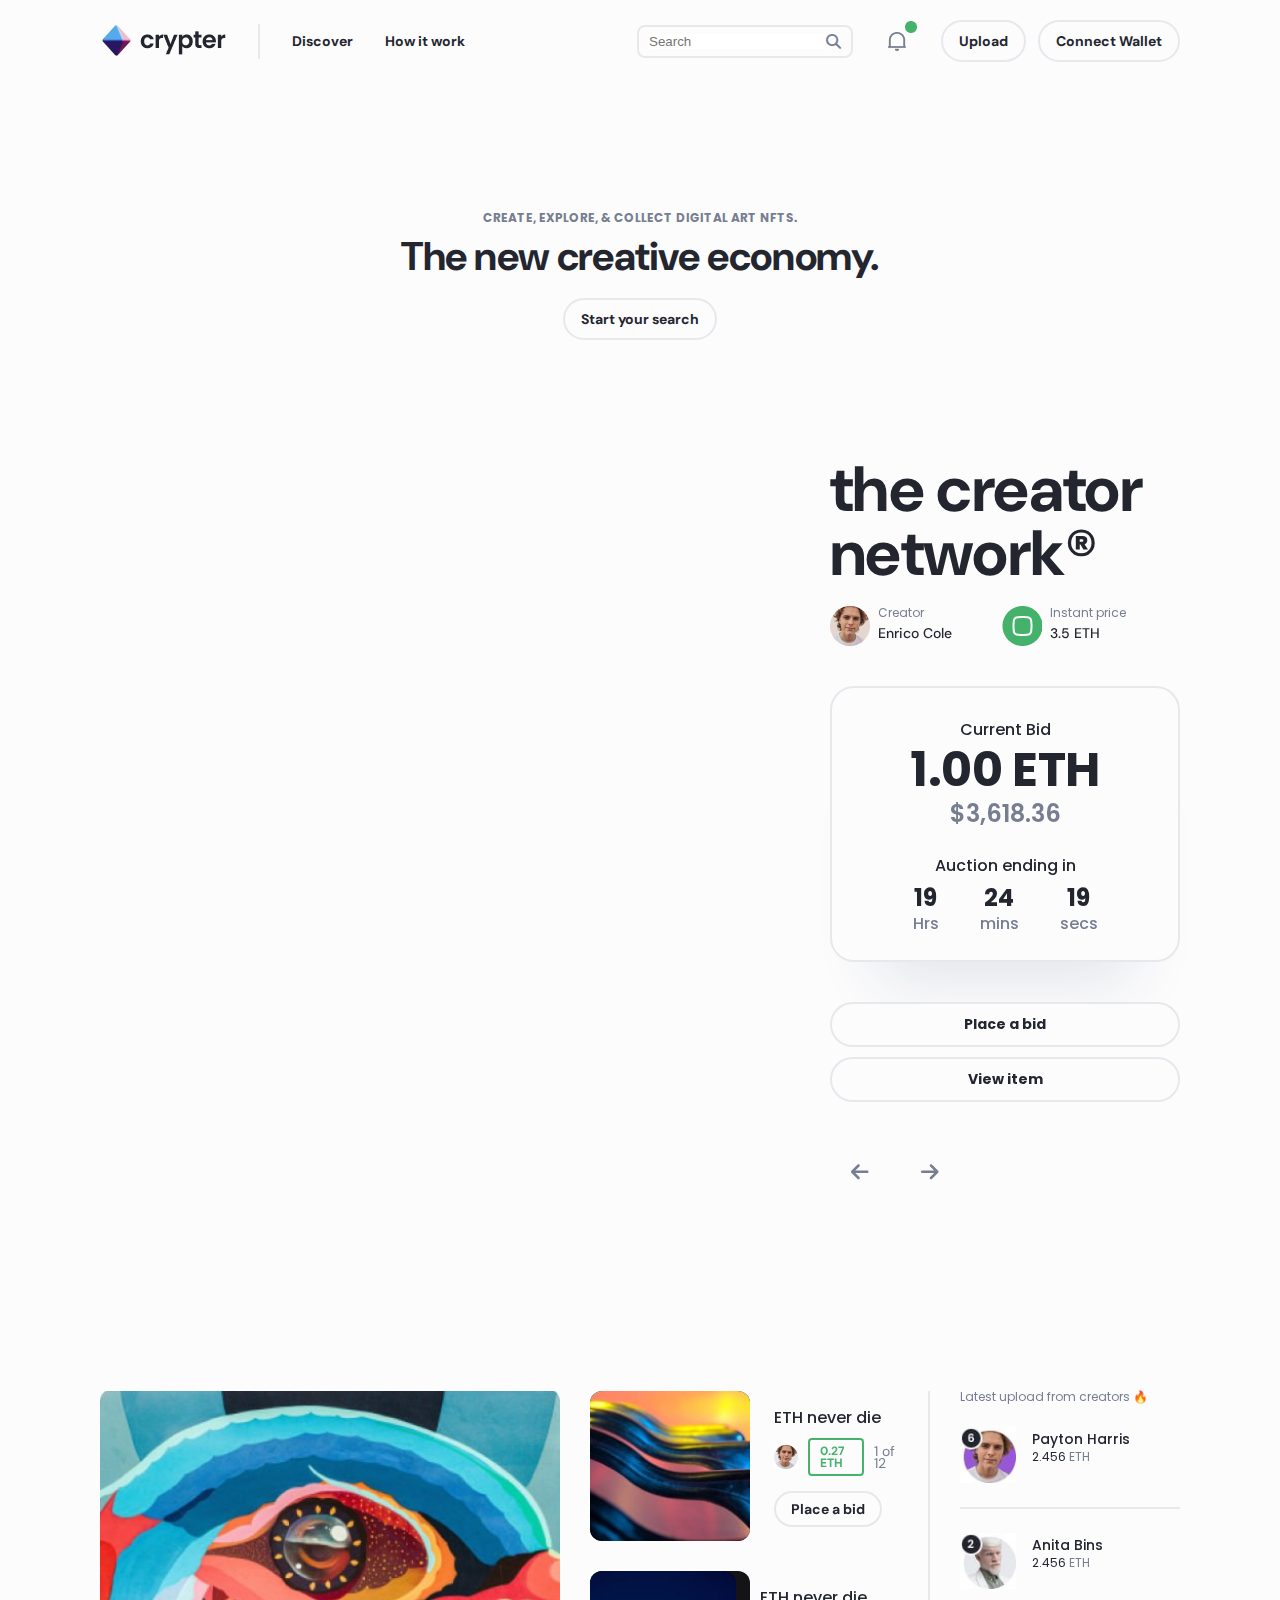
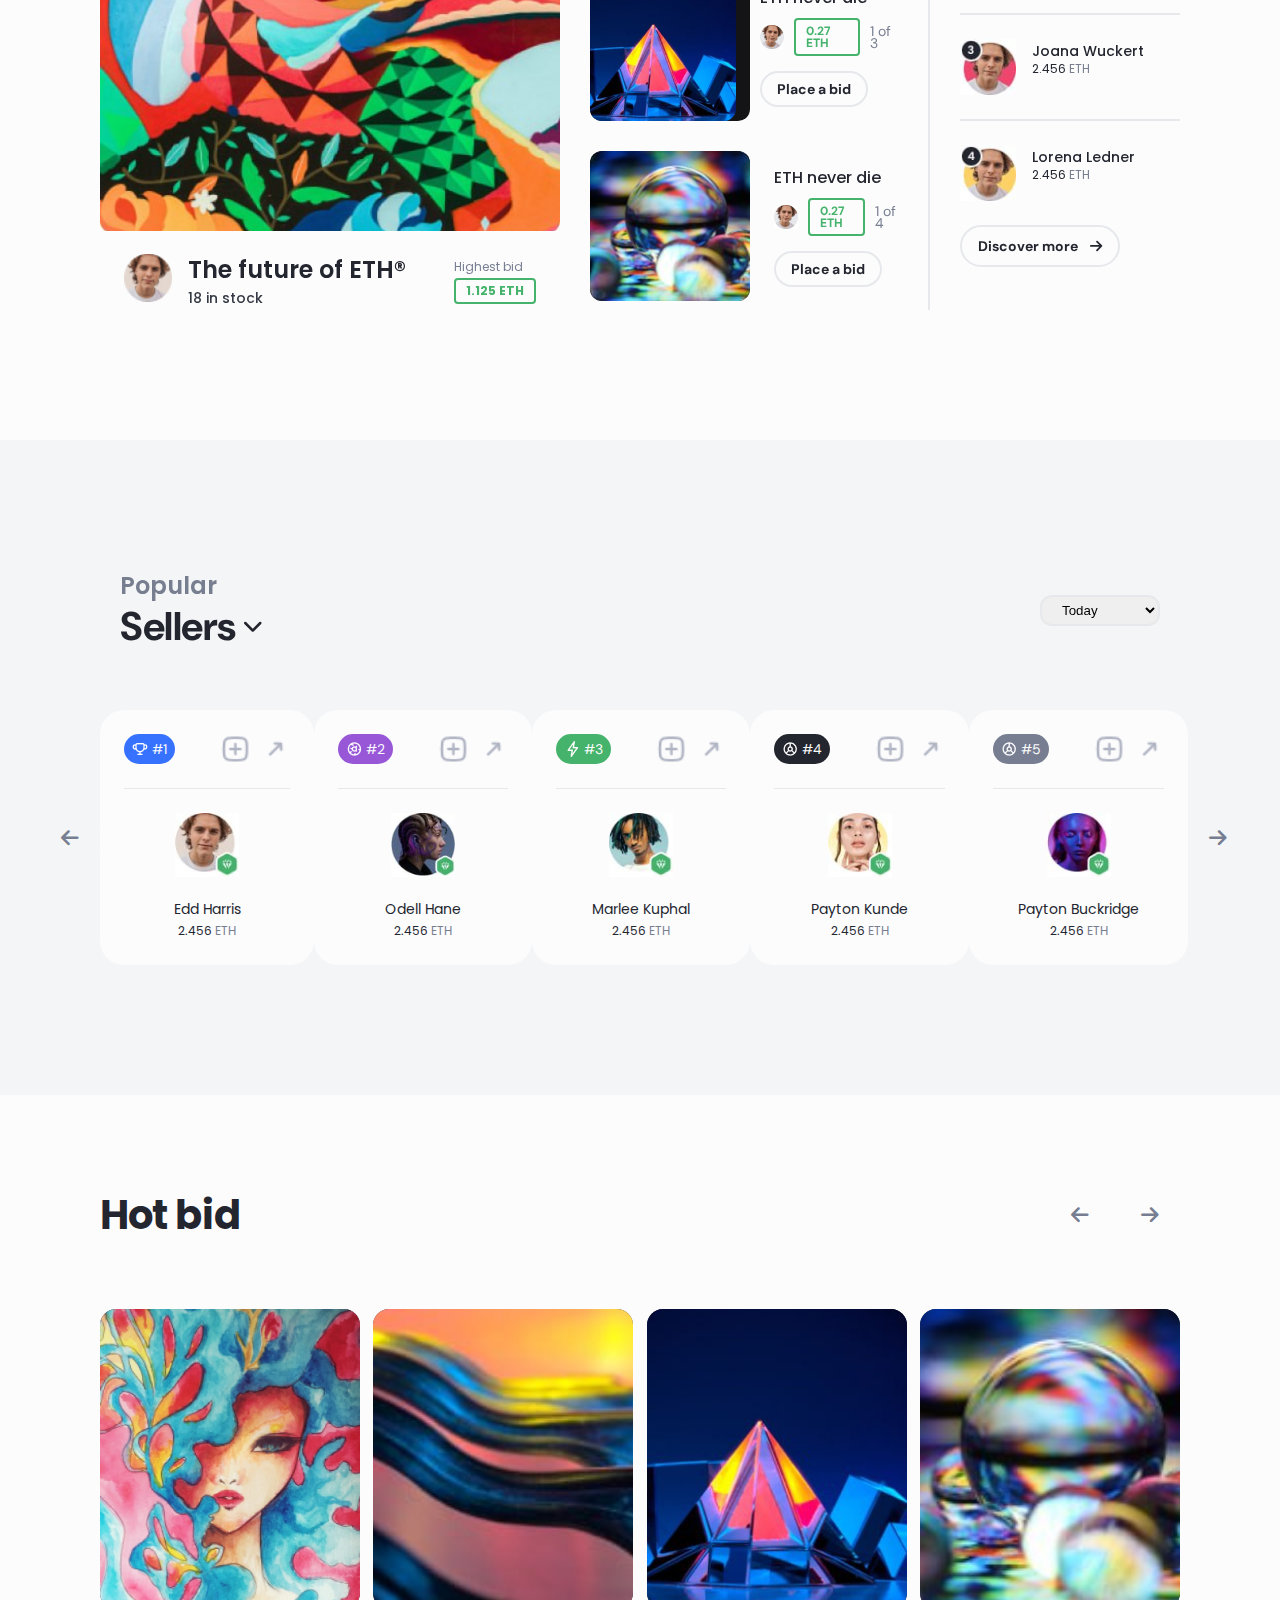
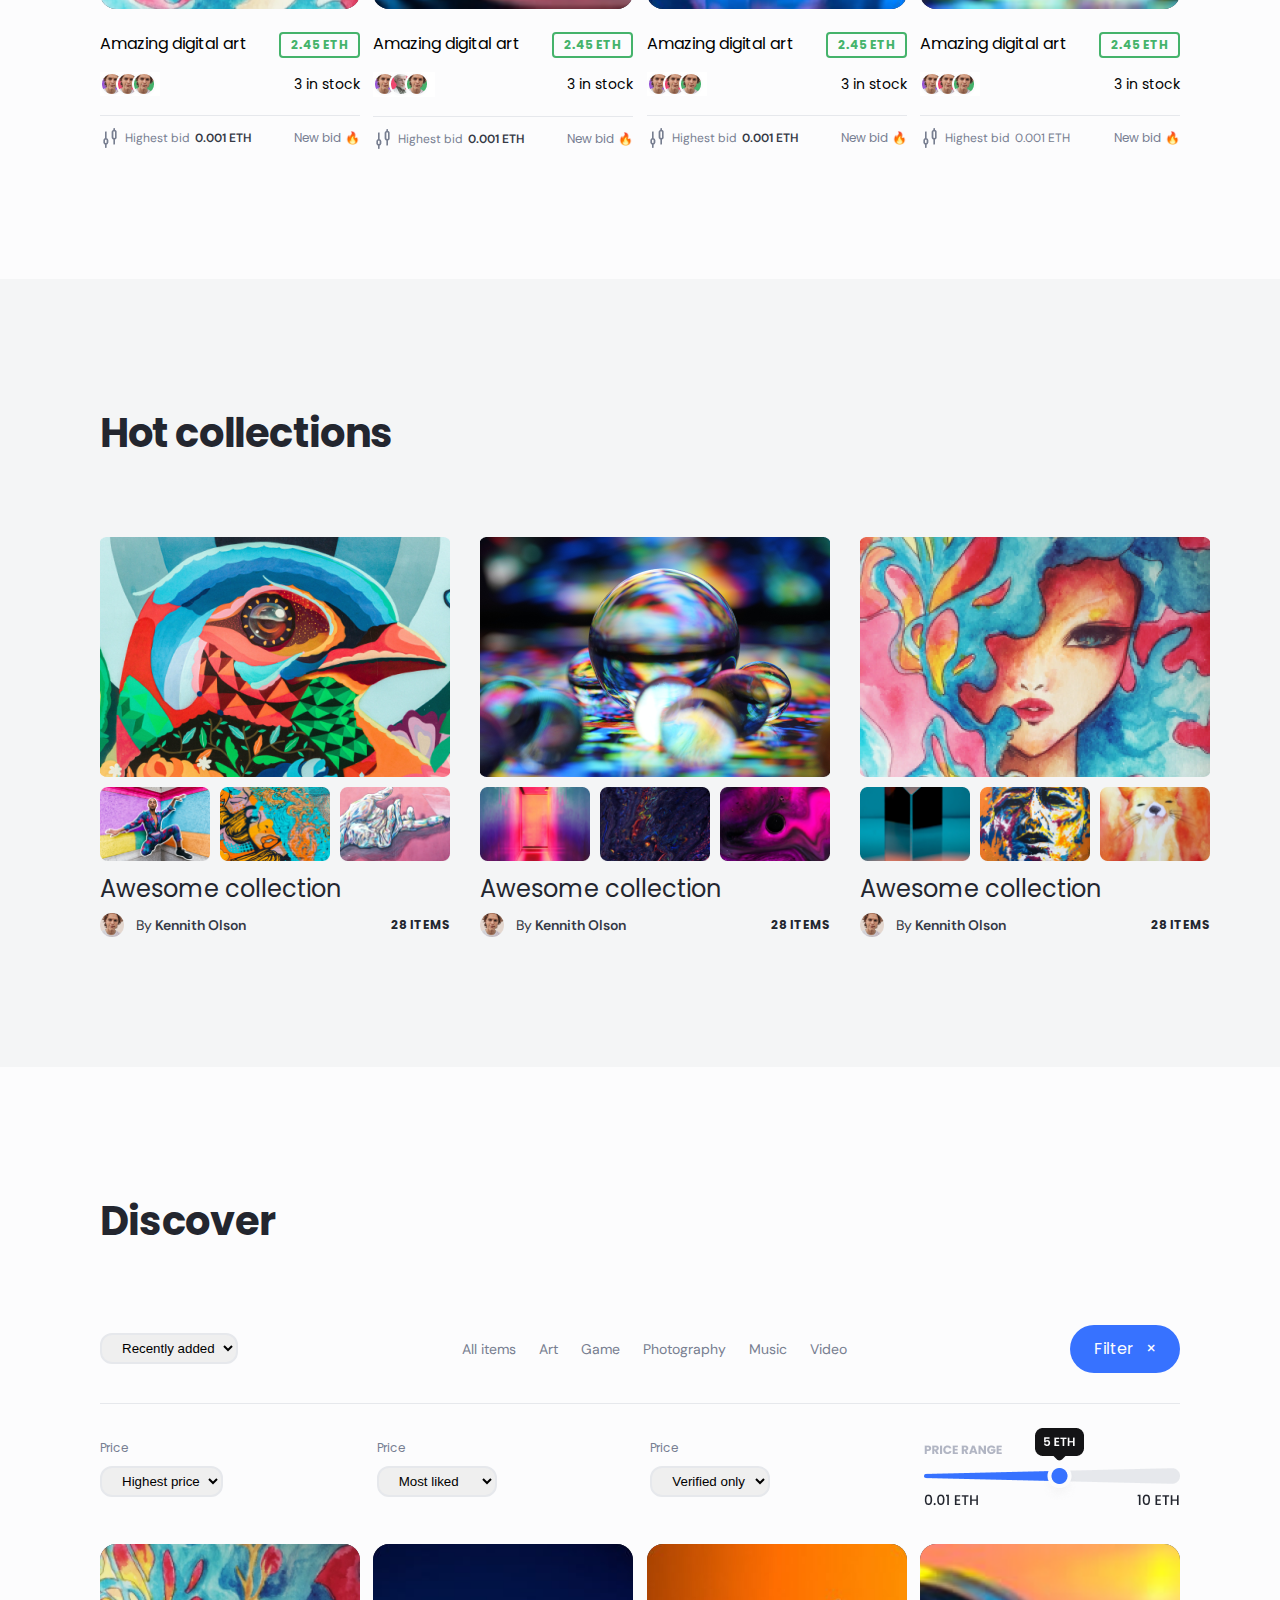
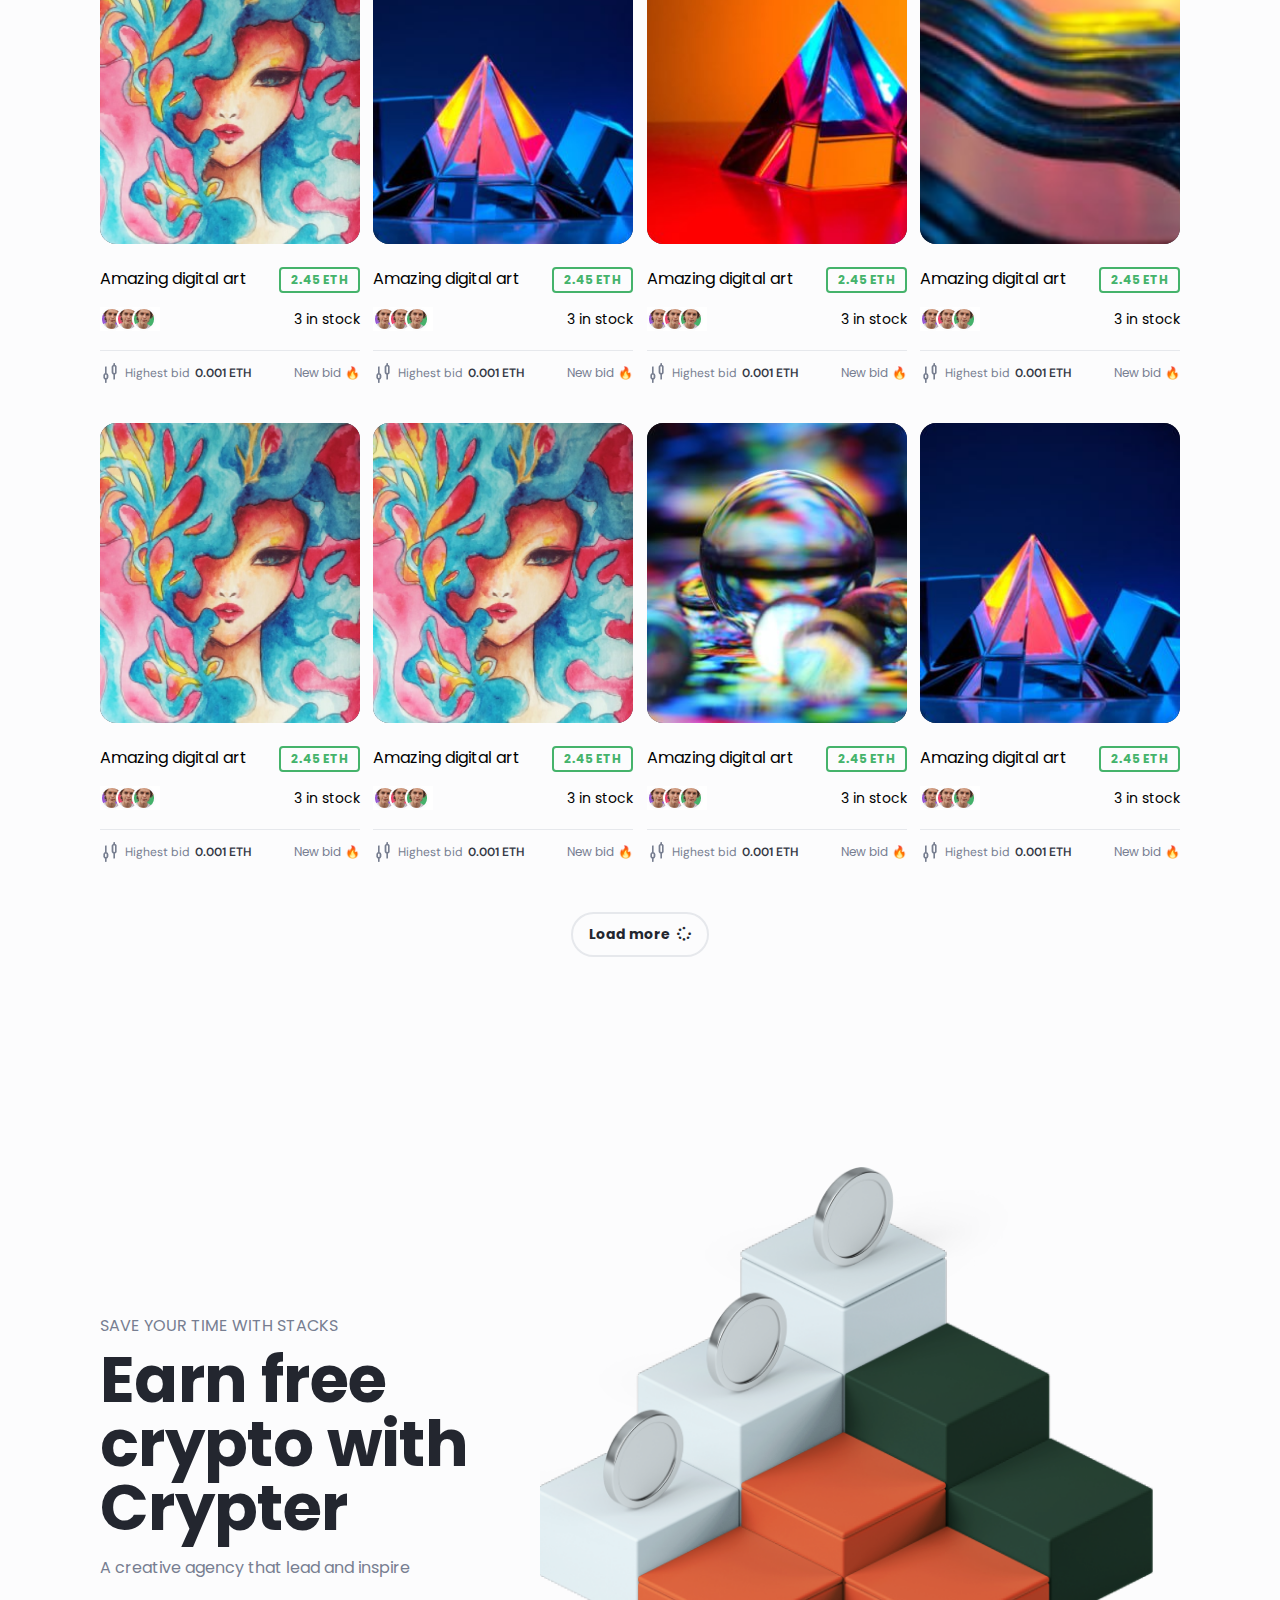
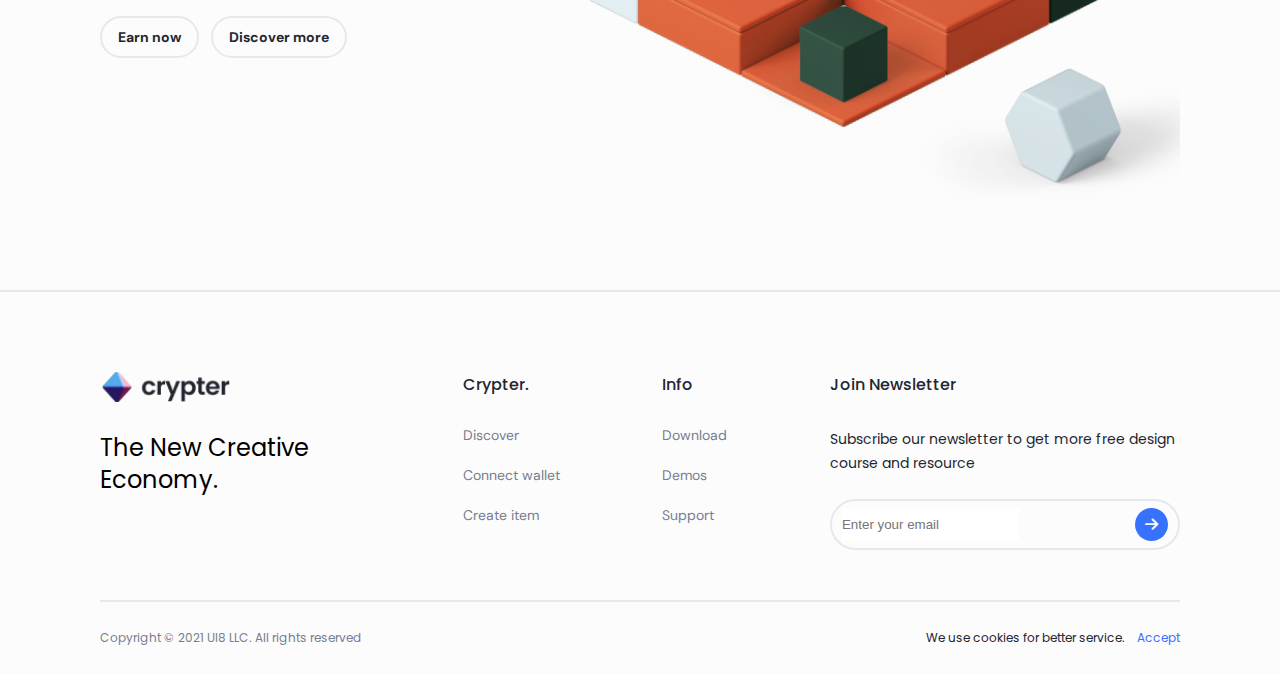
==== commit 75626051: "Add files via upload" ====
--- a/Krypter/index.html
+++ b/Krypter/index.html
@@ -54,40 +54,40 @@
                 </div>
                 <div class="section-one__content__right">
                     <h1 class="section-one__content__right__title">the creator network®</h1>
-                    <h1 class="section-one__content__right__title-1">Marco carrillo®</h1>
-                    <div class="section-one__content__right__box-1">
-                        <div class="section-one__content__right__box-1__content">
-                            <img src="./images-1/img2.png" alt="img" class="section-one__content__right__box-1__content__img">
-                            <div class="section-one__content__right__box-1__content__right">
-                                <p class="section-one__content__right__box-1__content__right__text-1">Creator</p>
-                                <a href="./index.html" class="section-one__content__right__box-1__content__right__text-2 ">Enrico Cole</a>
-                            </div>
-                        </div>
-                        <div class="section-one__content__right__box-1__content">
-                            <img src="./images-1/user.png" alt="img" class="section-one__content__right__box-1__content__img">
-                            <div class="section-one__content__right__box-1__content__right">
-                                <p class="section-one__content__right__box-1__content__right__text-1">Instant price</p>
-                                <a href="./index.html" class="section-one__content__right__box-1__content__right__text-2">3.5 ETH</a>
-                            </div>
-                        </div>
-                    </div>
-                    <div class="section-one__content__right__box-2">
-                        <p class="section-one__content__right__box-2__text-1 box-1__content__right__text-2">Current Bid</p>
-                        <p class="section-one__content__right__box-2__text-2">1.00 ETH</p>
-                        <p class="section-one__content__right__box-2__text-3">$3,618.36</p>
-                        <p class="section-one__content__right__box-2__text-4 box-2__text-1 box-1__content__right__text-2">Auction ending in</p>
-                        <div class="section-one__content__right__box-2__stats">
-                            <div class="section-one__content__right__box-2__stats__stat">
-                                <p class="section-one__content__right__box-2__stats__stat__stat-1">19</p>
-                                <p class="section-one__content__right__box-2__stats__stat__stat-2">Hrs</p>
-                            </div>
-                            <div class="section-one__content__right__box-2__stats__stat">
-                                <p class="section-one__content__right__box-2__stats__stat__stat-1">24</p>
-                                <p class="section-one__content__right__box-2__stats__stat__stat-2">mins</p>
-                            </div>
-                            <div class="section-one__content__right__box-2__stats__stat">
-                                <p class="section-one__content__right__box-2__stats__stat__stat-1">19</p>
-                                <p class="section-one__content__right__box-2__stats__stat__stat-2">secs</p>
+                    <h1 class="section-one__content__right__title-one">Marco carrillo®</h1>
+                    <div class="section-one__content__right__box-one">
+                        <div class="section-one__content__right__box-one__content">
+                            <img src="./images-1/img2.png" alt="img" class="section-one__content__right__box-one__content__img">
+                            <div class="section-one__content__right__box-one__content__right">
+                                <p class="section-one__content__right__box-one__content__right__text-one">Creator</p>
+                                <a href="./index.html" class="section-one__content__right__box-one__content__right__text-two">Enrico Cole</a>
+                            </div>
+                        </div>
+                        <div class="section-one__content__right__box-one__content">
+                            <img src="./images-1/user.png" alt="img" class="section-one__content__right__box-one__content__img">
+                            <div class="section-one__content__right__box-one__content__right">
+                                <p class="section-one__content__right__box-one__content__right__text-one">Instant price</p>
+                                <a href="./index.html" class="section-one__content__right__box-one__content__right__text-two">3.5 ETH</a>
+                            </div>
+                        </div>
+                    </div>
+                    <div class="section-one__content__right__box-two">
+                        <p class="section-one__content__right__box-two__text-one box-one__content__right__text-two">Current Bid</p>
+                        <p class="section-one__content__right__box-two__text-two">1.00 ETH</p>
+                        <p class="section-one__content__right__box-two__text-three">$3,618.36</p>
+                        <p class="section-one__content__right__box-two__text-four box-two__text-one box-one__content__right__text-two">Auction ending in</p>
+                        <div class="section-one__content__right__box-two__stats">
+                            <div class="section-one__content__right__box-two__stats__stat">
+                                <p class="section-one__content__right__box-two__stats__stat__stat-one">19</p>
+                                <p class="section-one__content__right__box-two__stats__stat__stat-two">Hrs</p>
+                            </div>
+                            <div class="section-one__content__right__box-two__stats__stat">
+                                <p class="section-one__content__right__box-two__stats__stat__stat-one">24</p>
+                                <p class="section-one__content__right__box-two__stats__stat__stat-two">mins</p>
+                            </div>
+                            <div class="section-one__content__right__box-two__stats__stat">
+                                <p class="section-one__content__right__box-two__stats__stat__stat-one">19</p>
+                                <p class="section-one__content__right__box-two__stats__stat__stat-two">secs</p>
                             </div>
                         </div>
                     </div>
@@ -113,13 +113,13 @@
                         <div class="section-two__content__left__bottom__left">
                             <img src="./images-1/img2.png" alt="img" class="section-two__content__left__bottom__left__img">
                             <div class="section-two__content__left__bottom__left__content">
-                                <p class="section-two__content__left__bottom__left__content__text-1">The future of ETH®</p>
-                                <p class="section-two__content__left__bottom__left__content__text-2">18 in stock</p>
+                                <p class="section-two__content__left__bottom__left__content__text-one">The future of ETH®</p>
+                                <p class="section-two__content__left__bottom__left__content__text-two">18 in stock</p>
                             </div>
                         </div>
                         <div class="section-two__content__left__bottom__right">
-                           <p class="section-two__content__left__bottom__right__text-1">Highest bid</p>
-                           <p class="section-two__content__left__bottom__right__text-2">1.125 ETH</p>
+                           <p class="section-two__content__left__bottom__right__text-one">Highest bid</p>
+                           <p class="section-two__content__left__bottom__right__text-two">1.125 ETH</p>
                         </div>
                     </div>
                 </div>
@@ -133,8 +133,8 @@
                             <p class="section-two__content__center__card__content__text">ETH never die</p>
                             <div class="section-two__content__center__card__content__center">
                                 <img src="./images-2/photo_2022-11-08_12-18-43.jpg" class="section-two__content__center__card__content__center__img"></img>
-                                <span class="section-two__content__center__card__content__center__text-1 text-green">0.27 ETH</span>
-                                <span class="section-two__content__center__card__content__center__text-2">1 of 12</span>
+                                <span class="section-two__content__center__card__content__center__text-one text-green">0.27 ETH</span>
+                                <span class="section-two__content__center__card__content__center__text-two">1 of 12</span>
                             </div>
                             <a href="./index.html" class="section-two__content__center__card__content__btn">Place a bid</a>
                         </div>
@@ -148,8 +148,8 @@
                             <p class="section-two__content__center__card__content__text">ETH never die</p>
                             <div class="section-two__content__center__card__content__center">
                                 <img src="./images-2/photo_2022-11-08_12-18-43.jpg" class="section-two__content__center__card__content__center__img"></img>
-                                <span class="section-two__content__center__card__content__center__text-1 text-green">0.27 ETH</span>
-                                <span class="section-two__content__center__card__content__center__text-2">1 of 3</span>
+                                <span class="section-two__content__center__card__content__center__text-one text-green">0.27 ETH</span>
+                                <span class="section-two__content__center__card__content__center__text-two">1 of 3</span>
                             </div>
                             <a href="./index.html" class="section-two__content__center__card__content__btn">Place a bid</a>
                         </div>
@@ -163,8 +163,8 @@
                             <p class="section-two__content__center__card__content__text">ETH never die</p>
                             <div class="section-two__content__center__card__content__center">
                                 <img src="./images-2/photo_2022-11-08_12-18-43.jpg" class="section-two__content__center__card__content__center__img"></img>
-                                <span class="section-two__content__center__card__content__center__text-1 text-green">0.27 ETH</span>
-                                <span class="section-two__content__center__card__content__center__text-2">1 of 4</span>
+                                <span class="section-two__content__center__card__content__center__text-one text-green">0.27 ETH</span>
+                                <span class="section-two__content__center__card__content__center__text-two">1 of 4</span>
                             </div>
                             <a href="./index.html" class="section-two__content__center__card__content__btn">Place a bid</a>
                         </div>
@@ -175,29 +175,29 @@
                     <div class="section-two__content__right__card">
                         <img src="./images-2/photo_2022-11-08_12-19-04.jpg" alt="img" class="section-two__content__right__card__img">
                         <div class="section-two__content__right__card__content">
-                            <p class="section-two__content__right__card__content__text-1">Payton Harris</p>
-                            <p class="section-two__content__right__card__content__text-2">2.456 <span class="section-two__content__right__card__content__text-2__span">ETH</span></p>
+                            <p class="section-two__content__right__card__content__text-one">Payton Harris</p>
+                            <p class="section-two__content__right__card__content__text-two">2.456 <span class="section-two__content__right__card__content__text-two__span">ETH</span></p>
                         </div>
                     </div>
                     <div class="section-two__content__right__card">
                         <img src="./images-2/photo_2022-11-08_12-19-13.jpg" alt="img" class="section-two__content__right__card__img">
                         <div class="section-two__content__right__card__content">
-                            <p class="section-two__content__right__card__content__text-1">Anita Bins</p>
-                            <p class="section-two__content__right__card__content__text-2">2.456 <span class="section-two__content__right__card__content__text-2__span">ETH</span></p>
+                            <p class="section-two__content__right__card__content__text-one">Anita Bins</p>
+                            <p class="section-two__content__right__card__content__text-two">2.456 <span class="section-two__content__right__card__content__text-two__span">ETH</span></p>
                         </div>
                     </div>
                     <div class="section-two__content__right__card">
                         <img src="./images-2/photo_2022-11-08_12-19-19.jpg" alt="img" class="section-two__content__right__card__img">
                         <div class="section-two__content__right__card__content">
-                            <p class="section-two__content__right__card__content__text-1">Joana Wuckert</p>
-                            <p class="section-two__content__right__card__content__text-2">2.456 <span class="section-two__content__right__card__content__text-2__span">ETH</span></p>
+                            <p class="section-two__content__right__card__content__text-one">Joana Wuckert</p>
+                            <p class="section-two__content__right__card__content__text-two">2.456 <span class="section-two__content__right__card__content__text-two__span">ETH</span></p>
                         </div>
                     </div>
                     <div class="section-two__content__right__card border-bottom">
                         <img src="./images-2/photo_2022-11-08_12-19-25.jpg" alt="img" class="section-two__content__right__card__img">
                         <div class="section-two__content__right__card__content">
-                            <p class="section-two__content__right__card__content__text-1">Lorena Ledner</p>
-                            <p class="section-two__content__right__card__content__text-2">2.456 <span class="section-two__content__right__card__content__text-2__span">ETH</span></p>
+                            <p class="section-two__content__right__card__content__text-one">Lorena Ledner</p>
+                            <p class="section-two__content__right__card__content__text-two">2.456 <span class="section-two__content__right__card__content__text-two__span">ETH</span></p>
                         </div>
                     </div>
                     <a href="./index.html" class="section-two__content__right__btn">Discover more &nbsp; &nbsp;<i class="fa-solid fa-arrow-right"></i></a>
@@ -238,13 +238,13 @@
                     </div>
                     <div class="section-sellers__content__bottom__card__bottom">
                         <img src="./images-2/photo_2022-11-08_12-20-14.jpg" alt="img" class="section-sellers__content__bottom__card__bottom__img">
-                        <p class="section-sellers__content__bottom__card__bottom__text-1">Edd Harris</p>
-                        <p class="section-sellers__content__bottom__card__bottom__text-2">2.456 <span class="section-sellers__content__bottom__card__bottom__text-2__span">ETH</span></p>
+                        <p class="section-sellers__content__bottom__card__bottom__text-one">Edd Harris</p>
+                        <p class="section-sellers__content__bottom__card__bottom__text-two">2.456 <span class="section-sellers__content__bottom__card__bottom__text-two__span">ETH</span></p>
                     </div>
                 </div>
                 <div class="section-sellers__content__bottom__card">
                     <div class="section-sellers__content__bottom__card__top">
-                        <div class="section-sellers__content__bottom__card__top__left color-1">
+                        <div class="section-sellers__content__bottom__card__top__left color-one">
                             <img src="./images-3/icon2.png" alt="img" class="section-sellers__content__bottom__card__top__left__img">
                             <span class="section-sellers__content__bottom__card__top__left__text">#2</span>
                         </div>
@@ -255,13 +255,13 @@
                     </div>
                     <div class="section-sellers__content__bottom__card__bottom">
                         <img src="./images-2/photo_2022-11-08_12-20-23.jpg" alt="img" class="section-sellers__content__bottom__card__bottom__img">
-                        <p class="section-sellers__content__bottom__card__bottom__text-1">Odell Hane</p>
-                        <p class="section-sellers__content__bottom__card__bottom__text-2">2.456 <span class="section-sellers__content__bottom__card__bottom__text-2__span">ETH</span></p>
+                        <p class="section-sellers__content__bottom__card__bottom__text-one">Odell Hane</p>
+                        <p class="section-sellers__content__bottom__card__bottom__text-two">2.456 <span class="section-sellers__content__bottom__card__bottom__text-two__span">ETH</span></p>
                     </div>
                 </div>
                 <div class="section-sellers__content__bottom__card">
                     <div class="section-sellers__content__bottom__card__top">
-                        <div class="section-sellers__content__bottom__card__top__left color-2">
+                        <div class="section-sellers__content__bottom__card__top__left color-two">
                             <img src="./images-3/icon3.png" alt="img" class="section-sellers__content__bottom__card__top__left__img">
                             <span class="section-sellers__content__bottom__card__top__left__text">#3</span>
                         </div>
@@ -272,13 +272,13 @@
                     </div>
                     <div class="section-sellers__content__bottom__card__bottom">
                         <img src="./images-2/photo_2022-11-08_12-20-29.jpg" alt="img" class="section-sellers__content__bottom__card__bottom__img">
-                        <p class="section-sellers__content__bottom__card__bottom__text-1">Marlee Kuphal</p>
-                        <p class="section-sellers__content__bottom__card__bottom__text-2">2.456 <span class="section-sellers__content__bottom__card__bottom__text-2__span">ETH</span></p>
+                        <p class="section-sellers__content__bottom__card__bottom__text-one">Marlee Kuphal</p>
+                        <p class="section-sellers__content__bottom__card__bottom__text-two">2.456 <span class="section-sellers__content__bottom__card__bottom__text-two__span">ETH</span></p>
                     </div>
                 </div>
                 <div class="section-sellers__content__bottom__card">
                     <div class="section-sellers__content__bottom__card__top">
-                        <div class="section-sellers__content__bottom__card__top__left color-3">
+                        <div class="section-sellers__content__bottom__card__top__left color-three">
                             <img src="./images-3/icon4.png" alt="img" class="section-sellers__content__bottom__card__top__left__img">
                             <span class="section-sellers__content__bottom__card__top__left__text">#4</span>
                         </div>
@@ -289,13 +289,13 @@
                     </div>
                     <div class="section-sellers__content__bottom__card__bottom">
                         <img src="./images-2/photo_2022-11-08_12-20-34.jpg" alt="img" class="section-sellers__content__bottom__card__bottom__img">
-                        <p class="section-sellers__content__bottom__card__bottom__text-1">Payton Kunde</p>
-                        <p class="section-sellers__content__bottom__card__bottom__text-2">2.456 <span class="section-sellers__content__bottom__card__bottom__text-2__span">ETH</span></p>
-                    </div>
-                </div>
-                <div class="section-sellers__content__bottom__card card-2">
+                        <p class="section-sellers__content__bottom__card__bottom__text-one">Payton Kunde</p>
+                        <p class="section-sellers__content__bottom__card__bottom__text-two">2.456 <span class="section-sellers__content__bottom__card__bottom__text-two__span">ETH</span></p>
+                    </div>
+                </div>
+                <div class="section-sellers__content__bottom__card card-two">
                     <div class="section-sellers__content__bottom__card__top">
-                        <div class="section-sellers__content__bottom__card__top__left color-4">
+                        <div class="section-sellers__content__bottom__card__top__left color-four">
                             <img src="./images-3/icon4.png" alt="img" class="section-sellers__content__bottom__card__top__left__img">
                             <span class="section-sellers__content__bottom__card__top__left__text">#5</span>
                         </div>
@@ -306,8 +306,8 @@
                     </div>
                     <div class="section-sellers__content__bottom__card__bottom">
                         <img src="./images-2/photo_2022-11-08_12-16-58.jpg" alt="img" class="section-sellers__content__bottom__card__bottom__img">
-                        <p class="section-sellers__content__bottom__card__bottom__text-1">Payton Buckridge</p>
-                        <p class="section-sellers__content__bottom__card__bottom__text-2">2.456 <span class="section-sellers__content__bottom__card__bottom__text-2__span">ETH</span></p>
+                        <p class="section-sellers__content__bottom__card__bottom__text-one">Payton Buckridge</p>
+                        <p class="section-sellers__content__bottom__card__bottom__text-two">2.456 <span class="section-sellers__content__bottom__card__bottom__text-two__span">ETH</span></p>
                     </div>
                 </div>
                 <a href="./index.html" class="section-sellers__content__bottom__icon"><i class="fa-solid fa-arrow-right"></i></a>
@@ -330,108 +330,108 @@
                     <div class="section-bid__content__bottom__card">
                         <img src="./images-2/photo_2022-11-08_12-18-33.jpg" alt="img" class="section-bid__content__bottom__card__img">
                         <div class="section-bid__content__bottom__card__hover">
-                            <span class="section-bid__content__bottom__card__hover__span-1">PURCHASING!</span>
-                            <span class="section-bid__content__bottom__card__hover__span-2"><i class="fa-regular fa-heart"></i></span>
-                            <a href="./index.html" class="section-bid__content__bottom__card__hover__btn">Place a bid &nbsp;<img src="./images-6/scatter.svg" alt="img"></a>
-                        </div>
-                        <div class="section-bid__content__bottom__card__box-1">
-                            <p class="section-bid__content__bottom__card__box-1__text">Amazing digital art</p>
-                            <p class="text-green">2.45 ETH</p>
-                        </div>
-                        <div class="section-bid__content__bottom__card__box-2">
-                            <div class="section-bid__content__bottom__card__box-2__left">
-                                <img src="./images-5/avatars.png" alt="img" class="section-bid__content__bottom__card__box-2__left__img">
-                            </div>
-                            <p class="section-bid__content__bottom__card__box-2__right">3 in stock</p>
-                        </div>
-                        <div class="section-bid__content__bottom__card__box-3">
-                            <div class="section-bid__content__bottom__card__box-3__left">
-                                <img src="./images-3/img3.png" alt="img" class="section-bid__content__bottom__card__box-3__left__img">
-                                <span class="section-bid__content__bottom__card__box-3__left__text-1">Highest bid</span>
-                                <span class="section-bid__content__bottom__card__box-3__left__text-2">0.001 ETH</span>
-                            </div>
-                            <p class="section-bid__content__bottom__card__box-3__right">New bid 🔥</p>
+                            <span class="section-bid__content__bottom__card__hover__span-one">PURCHASING!</span>
+                            <span class="section-bid__content__bottom__card__hover__span-two"><i class="fa-regular fa-heart"></i></span>
+                            <a href="./index.html" class="section-bid__content__bottom__card__hover__btn">Place a bid &nbsp;<img src="./images-6/scatter.svg" alt="img"></a>
+                        </div>
+                        <div class="section-bid__content__bottom__card__box-one">
+                            <p class="section-bid__content__bottom__card__box-one__text">Amazing digital art</p>
+                            <p class="text-green">2.45 ETH</p>
+                        </div>
+                        <div class="section-bid__content__bottom__card__box-two">
+                            <div class="section-bid__content__bottom__card__box-two__left">
+                                <img src="./images-5/avatars.png" alt="img" class="section-bid__content__bottom__card__box-two__left__img">
+                            </div>
+                            <p class="section-bid__content__bottom__card__box-two__right">3 in stock</p>
+                        </div>
+                        <div class="section-bid__content__bottom__card__box-three">
+                            <div class="section-bid__content__bottom__card__box-three__left">
+                                <img src="./images-3/img3.png" alt="img" class="section-bid__content__bottom__card__box-three__left__img">
+                                <span class="section-bid__content__bottom__card__box-three__left__text-one">Highest bid</span>
+                                <span class="section-bid__content__bottom__card__box-three__left__text-two">0.001 ETH</span>
+                            </div>
+                            <p class="section-bid__content__bottom__card__box-three__right">New bid 🔥</p>
                         </div>
                     </div>
 
                     <div class="section-bid__content__bottom__card">
                         <img src="./images-2/photo_2022-11-08_12-18-47.jpg" alt="img" class="section-bid__content__bottom__card__img">
                         <div class="section-bid__content__bottom__card__hover">
-                            <span class="section-bid__content__bottom__card__hover__span-1">PURCHASING!</span>
-                            <span class="section-bid__content__bottom__card__hover__span-2"><i class="fa-regular fa-heart"></i></span>
+                            <span class="section-bid__content__bottom__card__hover__span-one">PURCHASING!</span>
+                            <span class="section-bid__content__bottom__card__hover__span-two"><i class="fa-regular fa-heart"></i></span>
                             <a href="./index.html" class="section-bid__content__bottom__card__hover__btn">Place a bid &nbsp;<img width="16px" height="16px" src="./images-6/scatter.svg" alt="img"></a>
                         </div>
-                        <div class="section-bid__content__bottom__card__box-1">
-                            <p class="section-bid__content__bottom__card__box-1__text">Amazing digital art</p>
-                            <p class="text-green">2.45 ETH</p>
-                        </div>
-                        <div class="section-bid__content__bottom__card__box-2">
-                            <div class="section-bid__content__bottom__card__box-2__left">
-                                <img src="./images-5/avatars2.png" alt="img" class="section-bid__content__bottom__card__box-2__left__img">
-                            </div>
-                            <p class="section-bid__content__bottom__card__box-2__right">3 in stock</p>
-                        </div>
-                        <div class="section-bid__content__bottom__card__box-3">
-                            <div class="section-bid__content__bottom__card__box-3__left">
-                                <img src="./images-3/img3.png" alt="img" class="section-bid__content__bottom__card__box-3__left__img">
-                                <span class="section-bid__content__bottom__card__box-3__left__text-1">Highest bid</span>
-                                <span class="section-bid__content__bottom__card__box-3__left__text-2">0.001 ETH</span>
-                            </div>
-                            <p class="section-bid__content__bottom__card__box-3__right">New bid 🔥</p>
+                        <div class="section-bid__content__bottom__card__box-one">
+                            <p class="section-bid__content__bottom__card__box-one__text">Amazing digital art</p>
+                            <p class="text-green">2.45 ETH</p>
+                        </div>
+                        <div class="section-bid__content__bottom__card__box-two">
+                            <div class="section-bid__content__bottom__card__box-two__left">
+                                <img src="./images-5/avatars2.png" alt="img" class="section-bid__content__bottom__card__box-two__left__img">
+                            </div>
+                            <p class="section-bid__content__bottom__card__box-two__right">3 in stock</p>
+                        </div>
+                        <div class="section-bid__content__bottom__card__box-three">
+                            <div class="section-bid__content__bottom__card__box-three__left">
+                                <img src="./images-3/img3.png" alt="img" class="section-bid__content__bottom__card__box-three__left__img">
+                                <span class="section-bid__content__bottom__card__box-three__left__text-one">Highest bid</span>
+                                <span class="section-bid__content__bottom__card__box-three__left__text-two">0.001 ETH</span>
+                            </div>
+                            <p class="section-bid__content__bottom__card__box-three__right">New bid 🔥</p>
                         </div>
                     </div>
 
                     <div class="section-bid__content__bottom__card">
                         <img src="./images-2/photo_2022-11-08_12-17-32.jpg" alt="img" class="section-bid__content__bottom__card__img">
                         <div class="section-bid__content__bottom__card__hover">
-                            <span class="section-bid__content__bottom__card__hover__span-1">PURCHASING!</span>
-                            <span class="section-bid__content__bottom__card__hover__span-2"><i class="fa-regular fa-heart"></i></span>
-                            <a href="./index.html" class="section-bid__content__bottom__card__hover__btn">Place a bid &nbsp;<img src="./images-6/scatter.svg" alt="img"></a>
-                        </div>
-                        <div class="section-bid__content__bottom__card__box-1">
-                            <p class="section-bid__content__bottom__card__box-1__text">Amazing digital art</p>
-                            <p class="text-green">2.45 ETH</p>
-                        </div>
-                        <div class="section-bid__content__bottom__card__box-2">
-                            <div class="section-bid__content__bottom__card__box-2__left">
-                                <img src="./images-5/avatars.png" alt="img" class="section-bid__content__bottom__card__box-2__left__img">
-                            </div>
-                            <p class="section-bid__content__bottom__card__box-2__right">3 in stock</p>
-                        </div>
-                        <div class="section-bid__content__bottom__card__box-3">
-                            <div class="section-bid__content__bottom__card__box-3__left">
-                                <img src="./images-3/img3.png" alt="img" class="section-bid__content__box-3__left__img">
-                                <span class="section-bid__content__bottom__card__box-3__left__text-1">Highest bid</span>
-                                <span class="section-bid__content__bottom__card__box-3__left__text-2">0.001 ETH</span>
-                            </div>
-                            <p class="section-bid__content__bottom__card__box-3__right">New bid 🔥</p>
-                        </div>
-                    </div>
-
-                    <div class="section-bid__content__bottom__card card-2">
+                            <span class="section-bid__content__bottom__card__hover__span-one">PURCHASING!</span>
+                            <span class="section-bid__content__bottom__card__hover__span-two"><i class="fa-regular fa-heart"></i></span>
+                            <a href="./index.html" class="section-bid__content__bottom__card__hover__btn">Place a bid &nbsp;<img src="./images-6/scatter.svg" alt="img"></a>
+                        </div>
+                        <div class="section-bid__content__bottom__card__box-one">
+                            <p class="section-bid__content__bottom__card__box-two__text">Amazing digital art</p>
+                            <p class="text-green">2.45 ETH</p>
+                        </div>
+                        <div class="section-bid__content__bottom__card__box-two">
+                            <div class="section-bid__content__bottom__card__box-two__left">
+                                <img src="./images-5/avatars.png" alt="img" class="section-bid__content__bottom__card__box-two__left__img">
+                            </div>
+                            <p class="section-bid__content__bottom__card__box-two__right">3 in stock</p>
+                        </div>
+                        <div class="section-bid__content__bottom__card__box-three">
+                            <div class="section-bid__content__bottom__card__box-three__left">
+                                <img src="./images-3/img3.png" alt="img" class="section-bid__content__box-three__left__img">
+                                <span class="section-bid__content__bottom__card__box-three__left__text-one">Highest bid</span>
+                                <span class="section-bid__content__bottom__card__box-three__left__text-two">0.001 ETH</span>
+                            </div>
+                            <p class="section-bid__content__bottom__card__box-three__right">New bid 🔥</p>
+                        </div>
+                    </div>
+
+                    <div class="section-bid__content__bottom__card card-two">
                         <img src="./images-2/photo_2022-11-08_12-18-52.jpg" alt="img" class="section-bid__content__bottom__card__img">
                         <div class="section-bid__content__bottom__card__hover">
-                            <span class="section-bid__content__bottom__card__hover__span-1">PURCHASING!</span>
-                            <span class="section-bid__content__bottom__card__hover__span-2"><i class="fa-regular fa-heart"></i></span>
-                            <a href="./index.html" class="section-bid__content__bottom__card__hover__btn">Place a bid &nbsp;<img src="./images-6/scatter.svg" alt="img"></a>
-                        </div>
-                        <div class="section-bid__content__bottom__card__box-1">
-                            <p class="section-bid__content__bottom__card__box-1__text">Amazing digital art</p>
-                            <p class="text-green">2.45 ETH</p>
-                        </div>
-                        <div class="section-bid__content__bottom__card__box-2">
-                            <div class="section-bid__content__bottom__card__box-2__left">
-                                <img src="./images-5/avatars.png" alt="img" class="section-bid__content__bottom__card__box-2__left__img">
-                            </div>
-                            <p class="section-bid__content__bottom__card__box-2__right">3 in stock</p>
-                        </div>
-                        <div class="section-bid__content__bottom__card__box-3">
-                            <div class="section-bid__content__bottom__card__box-3__left">
-                                <img src="./images-3/img3.png" alt="img" class="section-bid__content__box-3__left__img">
-                                <span class="section-bid__content__bottom__card__box-3__left__text-1">Highest bid</span>
-                                <span class="section-bid__content__bottom__card__box-3__left__text-2">0.001 ETH</span>
-                            </div>
-                            <p class="section-bid__content__bottom__card__box-3__right">New bid 🔥</p>
+                            <span class="section-bid__content__bottom__card__hover__span-one">PURCHASING!</span>
+                            <span class="section-bid__content__bottom__card__hover__span-two"><i class="fa-regular fa-heart"></i></span>
+                            <a href="./index.html" class="section-bid__content__bottom__card__hover__btn">Place a bid &nbsp;<img src="./images-6/scatter.svg" alt="img"></a>
+                        </div>
+                        <div class="section-bid__content__bottom__card__box-one">
+                            <p class="section-bid__content__bottom__card__box-one__text">Amazing digital art</p>
+                            <p class="text-green">2.45 ETH</p>
+                        </div>
+                        <div class="section-bid__content__bottom__card__box-two">
+                            <div class="section-bid__content__bottom__card__box-two__left">
+                                <img src="./images-5/avatars.png" alt="img" class="section-bid__content__bottom__card__box-two__left__img">
+                            </div>
+                            <p class="section-bid__content__bottom__card__box-two__right">3 in stock</p>
+                        </div>
+                        <div class="section-bid__content__bottom__card__box-three">
+                            <div class="section-bid__content__bottom__card__box-three__left">
+                                <img src="./images-3/img3.png" alt="img" class="section-bid__content__box-three__left__img">
+                                <span class="section-bid__content__bottom__card__box-three__left__text-one">Highest bid</span>
+                                <span class="section-bid__content__bottom__card__box-three__left__text-one">0.001 ETH</span>
+                            </div>
+                            <p class="section-bid__content__bottom__card__box-three__right">New bid 🔥</p>
                         </div>
                     </div>
                 </div>
@@ -445,51 +445,51 @@
             <p class="section-collections__top title">Hot collections</p>
             <div class="section-collections__bottom">
                 <div class="section-collections__bottom__card">
-                    <div class="section-collections__bottom__card__box-1">
-                        <img src="./images-4/img1.png" alt="img" class="section-collections__bottom__card__box-1__img-1">
-                        <img src="./images-4/02.png" alt="img" class="section-collections__bottom__card__box-1__img-2">
-                        <img src="./images-4/img3.png" alt="img" class="section-collections__bottom__card__box-1__img-2">
-                        <img src="./images-4/img4.png" alt="img" class="section-collections__bottom__card__box-1__img-2">
+                    <div class="section-collections__bottom__card__box-one">
+                        <img src="./images-4/img1.png" alt="img" class="section-collections__bottom__card__box-one__img-one">
+                        <img src="./images-4/02.png" alt="img" class="section-collections__bottom__card__box-one__img-two">
+                        <img src="./images-4/img3.png" alt="img" class="section-collections__bottom__card__box-one__img-two">
+                        <img src="./images-4/img4.png" alt="img" class="section-collections__bottom__card__box-one__img-two">
                     </div>
                     <p class="section-collections__bottom__card__text">Awesome collection</p>
-                    <div class="section-collections__bottom__card__box-2">
-                        <div class="section-collections__bottom__card__box-2__left">
-                            <img src="./images-1/img2.png" alt="img" class="section-collections__bottom__card__box-2__left__img">
-                            <span class="section-collections__bottom__card__box-2__left__text"><span class=" section-collections__bottom__card__box-2__left__text__span">By</span>  Kennith Olson</span>
-                        </div>
-                        <p class="section-collections__bottom__card__box-2__right">28 items</p> 
+                    <div class="section-collections__bottom__card__box-two">
+                        <div class="section-collections__bottom__card__box-two__left">
+                            <img src="./images-1/img2.png" alt="img" class="section-collections__bottom__card__box-two__left__img">
+                            <span class="section-collections__bottom__card__box-two__left__text"><span class=" section-collections__bottom__card__box-two__left__text__span">By</span>  Kennith Olson</span>
+                        </div>
+                        <p class="section-collections__bottom__card__box-two__right">28 items</p> 
                     </div>
                 </div>
                 <div class="section-collections__bottom__card">
-                    <div class="section-collections__bottom__card__box-1">
-                        <img src="./images-4/img5.png" alt="img" class="section-collections__bottom__card__box-1__img-1">
-                        <img src="./images-4/img6.png" alt="img" class="section-collections__bottom__card__box-1__img-2">
-                        <img src="./images-4/img7.png" alt="img" class="section-collections__bottom__card__box-1__img-2">
-                        <img src="./images-4/img8.png" alt="img" class="section-collections__bottom__card__box-1__img-2">
+                    <div class="section-collections__bottom__card__box-one">
+                        <img src="./images-4/img5.png" alt="img" class="section-collections__bottom__card__box-one__img-one">
+                        <img src="./images-4/img6.png" alt="img" class="section-collections__bottom__card__box-one__img-two">
+                        <img src="./images-4/img7.png" alt="img" class="section-collections__bottom__card__box-one__img-two">
+                        <img src="./images-4/img8.png" alt="img" class="section-collections__bottom__card__box-one__img-two">
                     </div>
                     <p class="section-collections__bottom__card__text">Awesome collection</p>
-                    <div class="section-collections__bottom__card__box-2">
-                        <div class="section-collections__bottom__card__box-2__left">
-                            <img src="./images-1/img2.png" alt="img" class="section-collections__bottom__card__box-2__left__img">
-                            <span class="section-collections__bottom__card__box-2__left__text"><span class=" section-collections__bottom__card__box-2__left__text__span">By</span> Kennith Olson</span>
-                        </div>
-                        <p class="section-collections__bottom__card__box-2__right">28 items</p> 
-                    </div>
-                </div>
-                <div class="section-collections__bottom__card card-2">
-                    <div class="section-collections__bottom__card__box-1">
-                        <img src="./images-4/img9.png" alt="img" class="section-collections__bottom__card__box-1__img-1">
-                        <img src="./images-4/img10.png" alt="img" class="section-collections__bottom__card__box-1__img-2">
-                        <img src="./images-4/img11.png" alt="img" class="section-collections__bottom__card__box-1__img-2">
-                        <img src="./images-4/img12.png" alt="img" class="section-collections__bottom__card__box-1__img-2">
+                    <div class="section-collections__bottom__card__box-two">
+                        <div class="section-collections__bottom__card__box-two__left">
+                            <img src="./images-1/img2.png" alt="img" class="section-collections__bottom__card__box-two__left__img">
+                            <span class="section-collections__bottom__card__box-two__left__text"><span class=" section-collections__bottom__card__box-two__left__text__span">By</span> Kennith Olson</span>
+                        </div>
+                        <p class="section-collections__bottom__card__box-two__right">28 items</p> 
+                    </div>
+                </div>
+                <div class="section-collections__bottom__card card-two">
+                    <div class="section-collections__bottom__card__box-one">
+                        <img src="./images-4/img9.png" alt="img" class="section-collections__bottom__card__box-one__img-one">
+                        <img src="./images-4/img10.png" alt="img" class="section-collections__bottom__card__box-one__img-two">
+                        <img src="./images-4/img11.png" alt="img" class="section-collections__bottom__card__box-one__img-two">
+                        <img src="./images-4/img12.png" alt="img" class="section-collections__bottom__card__box-one__img-two">
                     </div>
                     <p class="section-collections__bottom__card__text">Awesome collection</p>
-                    <div class="section-collections__bottom__card__box-2">
-                        <div class="section-collections__bottom__card__box-2__left">
-                            <img src="./images-1/img2.png" alt="img" class="section-collections__bottom__card__box-2__left__img">
-                            <span class="section-collections__bottom__card__box-2__left__text"><span class=" section-collections__bottom__card__box-2__left__text__span">By</span>  Kennith Olson</span>
-                        </div>
-                        <p class="section-collections__bottom__card__box-2__right">28 items</p> 
+                    <div class="section-collections__bottom__card__box-two">
+                        <div class="section-collections__bottom__card__box-two__left">
+                            <img src="./images-1/img2.png" alt="img" class="section-collections__bottom__card__box-two__left__img">
+                            <span class="section-collections__bottom__card__box-two__left__text"><span class=" section-collections__bottom__card__box-two__left__text__span">By</span>  Kennith Olson</span>
+                        </div>
+                        <p class="section-collections__bottom__card__box-two__right">28 items</p> 
                     </div>
                 </div>
             </div>
@@ -500,7 +500,7 @@
         <div class="container">
             <div class="section-discover__content">
                 <p class="section-discover__content__title title">Discover</p>
-                <div class="section-discover__content__box-1">
+                <div class="section-discover__content__box-one">
                     <select id="days" class="details">
                         <div class="details__summary__icon"><i class="fa-solid fa-chevron-down"></i></div>
                         <option value="today">Recently added</option>
@@ -508,19 +508,19 @@
                         <option value="3-days-ago">3 days ago</option>
                         <option value="1-month-ago">1 month ago</option>
                     </select>
-                    <div class="section-discover__content__box-1__categories">
-                        <a href="#" class="section-discover__content__box-1__categories__link">All items</a>
-                        <a href="#" class="section-discover__content__box-1__categories__link">Art</a>
-                        <a href="#" class="section-discover__content__box-1__categories__link">Game</a>
-                        <a href="#" class="section-discover__content__box-1__categories__link">Photography</a>
-                        <a href="#" class="section-discover__content__box-1__categories__link">Music</a>
-                        <a href="#" class="section-discover__content__box-1__categories__link">Video</a>
-                    </div>
-                    <p class="section-discover__content__box-1__filter">Filter &nbsp; × </p>
-                </div>
-                <div class="section-discover__content__box-2">
-                    <div class="section-discover__content__box-2__content">
-                        <p class="section-discover__content__box-2__content__text text">Price</p>
+                    <div class="section-discover__content__box-one__categories">
+                        <a href="#" class="section-discover__content__box-one__categories__link">All items</a>
+                        <a href="#" class="section-discover__content__box-one__categories__link">Art</a>
+                        <a href="#" class="section-discover__content__box-one__categories__link">Game</a>
+                        <a href="#" class="section-discover__content__box-one__categories__link">Photography</a>
+                        <a href="#" class="section-discover__content__box-one__categories__link">Music</a>
+                        <a href="#" class="section-discover__content__box-one__categories__link">Video</a>
+                    </div>
+                    <p class="section-discover__content__box-one__filter">Filter &nbsp; × </p>
+                </div>
+                <div class="section-discover__content__box-two">
+                    <div class="section-discover__content__box-two__content">
+                        <p class="section-discover__content__box-two__content__text text">Price</p>
                         <select id="days" class="details">
                             <div class="details__summary__icon"><i class="fa-solid fa-chevron-down"></i></div>
                             <option value="today">Highest price</option>
@@ -529,8 +529,8 @@
                             <option value="1-month-ago">1 month ago</option>
                         </select>
                     </div>
-                    <div class="section-discover__content__box-2__content">
-                        <p class="section-discover__content__box-2__content__text text">Price</p>
+                    <div class="section-discover__content__box-two__content">
+                        <p class="section-discover__content__box-two__content__text text">Price</p>
                         <select id="days" class="details">
                             <div class="details__summary__icon"><i class="fa-solid fa-chevron-down"></i></div>
                             <option value="today">Most liked</option>
@@ -539,8 +539,8 @@
                             <option value="1-month-ago">1 month ago</option>
                         </select>
                     </div>
-                    <div class="section-discover__content__box-2__content">
-                        <p class="section-discover__content__box-2__content__text text">Price</p>
+                    <div class="section-discover__content__box-two__content">
+                        <p class="section-discover__content__box-two__content__text text">Price</p>
                         <select id="days" class="details">
                             <div class="details__summary__icon"><i class="fa-solid fa-chevron-down"></i></div>
                             <option value="today">Verified only</option>
@@ -549,222 +549,222 @@
                             <option value="1-month-ago">1 month ago</option>
                         </select>
                     </div>
-                    <img src="./images-5/img1.png" alt="img" class="section-discover__content__box-2__img">
-                </div>
-                <div class="section-discover__content__box-3">
+                    <img src="./images-5/img1.png" alt="img" class="section-discover__content__box-two__img">
+                </div>
+                <div class="section-discover__content__box-three">
                     <div class="section-bid__content__bottom__card">
                         <img src="./images-2/photo_2022-11-08_12-18-33.jpg" alt="img" class="section-bid__content__bottom__card__img">
                         <div class="section-bid__content__bottom__card__hover">
-                            <span class="section-bid__content__bottom__card__hover__span-1">PURCHASING!</span>
-                            <span class="section-bid__content__bottom__card__hover__span-2"><i class="fa-regular fa-heart"></i></span>
-                            <a href="./index.html" class="section-bid__content__bottom__card__hover__btn">Place a bid &nbsp;<img src="./images-6/scatter.svg" alt="img"></a>
-                        </div>
-                        <div class="section-bid__content__bottom__card__box-1">
-                            <p class="section-bid__content__bottom__card__box-1__text">Amazing digital art</p>
-                            <p class="text-green">2.45 ETH</p>
-                        </div>
-                        <div class="section-bid__content__bottom__card__box-2">
-                            <div class="section-bid__content__bottom__card__box-2__left">
-                                <img src="./images-5/avatars.png" alt="img" class="section-bid__content__bottom__card__box-2__left__img">
-                            </div>
-                            <p class="section-bid__content__bottom__card__box-2__right">3 in stock</p>
-                        </div>
-                        <div class="section-bid__content__bottom__card__box-3">
-                            <div class="section-bid__content__bottom__card__box-3__left">
-                                <img src="./images-3/img3.png" alt="img" class="section-bid__content__bottom__card__box-3__left__img">
-                                <span class="section-bid__content__bottom__card__box-3__left__text-1">Highest bid</span>
-                                <span class="section-bid__content__bottom__card__box-3__left__text-2">0.001 ETH</span>
-                            </div>
-                            <p class="section-bid__content__bottom__card__box-3__right">New bid 🔥</p>
+                            <span class="section-bid__content__bottom__card__hover__span-one">PURCHASING!</span>
+                            <span class="section-bid__content__bottom__card__hover__span-two"><i class="fa-regular fa-heart"></i></span>
+                            <a href="./index.html" class="section-bid__content__bottom__card__hover__btn">Place a bid &nbsp;<img src="./images-6/scatter.svg" alt="img"></a>
+                        </div>
+                        <div class="section-bid__content__bottom__card__box-one">
+                            <p class="section-bid__content__bottom__card__box-one__text">Amazing digital art</p>
+                            <p class="text-green">2.45 ETH</p>
+                        </div>
+                        <div class="section-bid__content__bottom__card__box-two">
+                            <div class="section-bid__content__bottom__card__box-two__left">
+                                <img src="./images-5/avatars.png" alt="img" class="section-bid__content__bottom__card__box-two__left__img">
+                            </div>
+                            <p class="section-bid__content__bottom__card__box-two__right">3 in stock</p>
+                        </div>
+                        <div class="section-bid__content__bottom__card__box-three">
+                            <div class="section-bid__content__bottom__card__box-three__left">
+                                <img src="./images-3/img3.png" alt="img" class="section-bid__content__bottom__card__box-three__left__img">
+                                <span class="section-bid__content__bottom__card__box-three__left__text-one">Highest bid</span>
+                                <span class="section-bid__content__bottom__card__box-three__left__text-two">0.001 ETH</span>
+                            </div>
+                            <p class="section-bid__content__bottom__card__box-three__right">New bid 🔥</p>
                         </div>
                     </div>
 
                     <div class="section-bid__content__bottom__card">
                         <img src="./images-2/photo_2022-11-08_12-17-32.jpg" alt="img" class="section-bid__content__bottom__card__img">
                         <div class="section-bid__content__bottom__card__hover">
-                            <span class="section-bid__content__bottom__card__hover__span-1">PURCHASING!</span>
-                            <span class="section-bid__content__bottom__card__hover__span-2"><i class="fa-regular fa-heart"></i></span>
-                            <a href="./index.html" class="section-bid__content__bottom__card__hover__btn">Place a bid &nbsp;<img src="./images-6/scatter.svg" alt="img"></a>
-                        </div>
-                        <div class="section-bid__content__bottom__card__box-1">
-                            <p class="section-bid__content__bottom__card__box-1__text">Amazing digital art</p>
-                            <p class="text-green">2.45 ETH</p>
-                        </div>
-                        <div class="section-bid__content__bottom__card__box-2">
-                            <div class="section-bid__content__bottom__card__box-2__left">
-                                <img src="./images-5/avatars.png" alt="img" class="section-bid__content__bottom__card__box-2__left__img">
-                            </div>
-                            <p class="section-bid__content__bottom__card__box-2__right">3 in stock</p>
-                        </div>
-                        <div class="section-bid__content__bottom__card__box-3">
-                            <div class="section-bid__content__bottom__card__box-3__left">
-                                <img src="./images-3/img3.png" alt="img" class="section-bid__content__bottom__card__box-3__left__img">
-                                <span class="section-bid__content__bottom__card__box-3__left__text-1">Highest bid</span>
-                                <span class="section-bid__content__bottom__card__box-3__left__text-2">0.001 ETH</span>
-                            </div>
-                            <p class="section-bid__content__bottom__card__box-3__right">New bid 🔥</p>
+                            <span class="section-bid__content__bottom__card__hover__span-one">PURCHASING!</span>
+                            <span class="section-bid__content__bottom__card__hover__span-two"><i class="fa-regular fa-heart"></i></span>
+                            <a href="./index.html" class="section-bid__content__bottom__card__hover__btn">Place a bid &nbsp;<img src="./images-6/scatter.svg" alt="img"></a>
+                        </div>
+                        <div class="section-bid__content__bottom__card__box-one">
+                            <p class="section-bid__content__bottom__card__box-one__text">Amazing digital art</p>
+                            <p class="text-green">2.45 ETH</p>
+                        </div>
+                        <div class="section-bid__content__bottom__card__box-two">
+                            <div class="section-bid__content__bottom__card__box-two__left">
+                                <img src="./images-5/avatars.png" alt="img" class="section-bid__content__bottom__card__box-two__left__img">
+                            </div>
+                            <p class="section-bid__content__bottom__card__box-two__right">3 in stock</p>
+                        </div>
+                        <div class="section-bid__content__bottom__card__box-three">
+                            <div class="section-bid__content__bottom__card__box-three__left">
+                                <img src="./images-3/img3.png" alt="img" class="section-bid__content__bottom__card__box-three__left__img">
+                                <span class="section-bid__content__bottom__card__box-three__left__text-one">Highest bid</span>
+                                <span class="section-bid__content__bottom__card__box-three__left__text-two">0.001 ETH</span>
+                            </div>
+                            <p class="section-bid__content__bottom__card__box-three__right">New bid 🔥</p>
                         </div>
                     </div>
 
                     <div class="section-bid__content__bottom__card">
                         <img src="./images-2/photo_2022-11-08_12-19-49.jpg" alt="img" class="section-bid__content__bottom__card__img">
                         <div class="section-bid__content__bottom__card__hover">
-                            <span class="section-bid__content__bottom__card__hover__span-1">PURCHASING!</span>
-                            <span class="section-bid__content__bottom__card__hover__span-2"><i class="fa-regular fa-heart"></i></span>
-                            <a href="./index.html" class="section-bid__content__bottom__card__hover__btn">Place a bid &nbsp;<img src="./images-6/scatter.svg" alt="img"></a>
-                        </div>
-                        <div class="section-bid__content__bottom__card__box-1">
-                            <p class="section-bid__content__bottom__card__box-1__text">Amazing digital art</p>
-                            <p class="text-green">2.45 ETH</p>
-                        </div>
-                        <div class="section-bid__content__bottom__card__box-2">
-                            <div class="section-bid__content__bottom__card__box-2__left">
-                                <img src="./images-5/avatars.png" alt="img" class="section-bid__content__bottom__card__box-2__left__img">
-                            </div>
-                            <p class="section-bid__content__bottom__card__box-2__right">3 in stock</p>
-                        </div>
-                        <div class="section-bid__content__bottom__card__box-3">
-                            <div class="section-bid__content__bottom__card__box-3__left">
-                                <img src="./images-3/img3.png" alt="img" class="section-bid__content__bottom__card__box-3__left__img">
-                                <span class="section-bid__content__bottom__card__box-3__left__text-1">Highest bid</span>
-                                <span class="section-bid__content__bottom__card__box-3__left__text-2">0.001 ETH</span>
-                            </div>
-                            <p class="section-bid__content__bottom__card__box-3__right">New bid 🔥</p>
+                            <span class="section-bid__content__bottom__card__hover__span-one">PURCHASING!</span>
+                            <span class="section-bid__content__bottom__card__hover__span-two"><i class="fa-regular fa-heart"></i></span>
+                            <a href="./index.html" class="section-bid__content__bottom__card__hover__btn">Place a bid &nbsp;<img src="./images-6/scatter.svg" alt="img"></a>
+                        </div>
+                        <div class="section-bid__content__bottom__card__box-one">
+                            <p class="section-bid__content__bottom__card__box-two__text">Amazing digital art</p>
+                            <p class="text-green">2.45 ETH</p>
+                        </div>
+                        <div class="section-bid__content__bottom__card__box-two">
+                            <div class="section-bid__content__bottom__card__box-two__left">
+                                <img src="./images-5/avatars.png" alt="img" class="section-bid__content__bottom__card__box-two__left__img">
+                            </div>
+                            <p class="section-bid__content__bottom__card__box-two__right">3 in stock</p>
+                        </div>
+                        <div class="section-bid__content__bottom__card__box-three">
+                            <div class="section-bid__content__bottom__card__box-three__left">
+                                <img src="./images-3/img3.png" alt="img" class="section-bid__content__bottom__card__box-three__left__img">
+                                <span class="section-bid__content__bottom__card__box-three__left__text-one">Highest bid</span>
+                                <span class="section-bid__content__bottom__card__box-three__left__text-two">0.001 ETH</span>
+                            </div>
+                            <p class="section-bid__content__bottom__card__box-three__right">New bid 🔥</p>
                         </div>
                     </div>
 
                     <div class="section-bid__content__bottom__card">
                         <img src="./images-2/photo_2022-11-08_12-18-47.jpg" alt="img" class="section-bid__content__bottom__card__img">
                         <div class="section-bid__content__bottom__card__hover">
-                            <span class="section-bid__content__bottom__card__hover__span-1">PURCHASING!</span>
-                            <span class="section-bid__content__bottom__card__hover__span-2"><i class="fa-regular fa-heart"></i></span>
-                            <a href="./index.html" class="section-bid__content__bottom__card__hover__btn">Place a bid &nbsp;<img src="./images-6/scatter.svg" alt="img"></a>
-                        </div>
-                        <div class="section-bid__content__bottom__card__box-1">
-                            <p class="section-bid__content__bottom__card__box-1__text">Amazing digital art</p>
-                            <p class="text-green">2.45 ETH</p>
-                        </div>
-                        <div class="section-bid__content__bottom__card__box-2">
-                            <div class="section-bid__content__bottom__card__box-2__left">
-                                <img src="./images-5/avatars.png" alt="img" class="section-bid__content__bottom__card__box-2__left__img">
-                            </div>
-                            <p class="section-bid__content__bottom__card__box-2__right">3 in stock</p>
-                        </div>
-                        <div class="section-bid__content__bottom__card__box-3">
-                            <div class="section-bid__content__bottom__card__box-3__left">
-                                <img src="./images-3/img3.png" alt="img" class="section-bid__content__bottom__card__box-3__left__img">
-                                <span class="section-bid__content__bottom__card__box-3__left__text-1">Highest bid</span>
-                                <span class="section-bid__content__bottom__card__box-3__left__text-2">0.001 ETH</span>
-                            </div>
-                            <p class="section-bid__content__bottom__card__box-3__right">New bid 🔥</p>
+                            <span class="section-bid__content__bottom__card__hover__span-one">PURCHASING!</span>
+                            <span class="section-bid__content__bottom__card__hover__span-two"><i class="fa-regular fa-heart"></i></span>
+                            <a href="./index.html" class="section-bid__content__bottom__card__hover__btn">Place a bid &nbsp;<img src="./images-6/scatter.svg" alt="img"></a>
+                        </div>
+                        <div class="section-bid__content__bottom__card__box-one">
+                            <p class="section-bid__content__bottom__card__box-two__text">Amazing digital art</p>
+                            <p class="text-green">2.45 ETH</p>
+                        </div>
+                        <div class="section-bid__content__bottom__card__box-two">
+                            <div class="section-bid__content__bottom__card__box-two__left">
+                                <img src="./images-5/avatars.png" alt="img" class="section-bid__content__bottom__card__box-two__left__img">
+                            </div>
+                            <p class="section-bid__content__bottom__card__box-two__right">3 in stock</p>
+                        </div>
+                        <div class="section-bid__content__bottom__card__box-three">
+                            <div class="section-bid__content__bottom__card__box-three__left">
+                                <img src="./images-3/img3.png" alt="img" class="section-bid__content__bottom__card__box-three__left__img">
+                                <span class="section-bid__content__bottom__card__box-three__left__text-one">Highest bid</span>
+                                <span class="section-bid__content__bottom__card__box-three__left__text-two">0.001 ETH</span>
+                            </div>
+                            <p class="section-bid__content__bottom__card__box-one__right">New bid 🔥</p>
                         </div>
                     </div>
 
                     <div class="section-bid__content__bottom__card">
                         <img src="./images-2/photo_2022-11-08_12-18-33.jpg" alt="img" class="section-bid__content__bottom__card__img">
                         <div class="section-bid__content__bottom__card__hover">
-                            <span class="section-bid__content__bottom__card__hover__span-1">PURCHASING!</span>
-                            <span class="section-bid__content__bottom__card__hover__span-2"><i class="fa-regular fa-heart"></i></span>
-                            <a href="./index.html" class="section-bid__content__bottom__card__hover__btn">Place a bid &nbsp;<img src="./images-6/scatter.svg" alt="img"></a>
-                        </div>
-                        <div class="section-bid__content__bottom__card__box-1">
-                            <p class="section-bid__content__bottom__card__box-1__text">Amazing digital art</p>
-                            <p class="text-green">2.45 ETH</p>
-                        </div>
-                        <div class="section-bid__content__bottom__card__box-2">
-                            <div class="section-bid__content__bottom__card__box-2__left">
-                                <img src="./images-5/avatars.png" alt="img" class="section-bid__content__bottom__card__box-2__left__img">
-                            </div>
-                            <p class="section-bid__content__bottom__card__box-2__right">3 in stock</p>
-                        </div>
-                        <div class="section-bid__content__bottom__card__box-3">
-                            <div class="section-bid__content__bottom__card__box-3__left">
-                                <img src="./images-3/img3.png" alt="img" class="section-bid__content__bottom__card__box-3__left__img">
-                                <span class="section-bid__content__bottom__card__box-3__left__text-1">Highest bid</span>
-                                <span class="section-bid__content__bottom__card__box-3__left__text-2">0.001 ETH</span>
-                            </div>
-                            <p class="section-bid__content__bottom__card__box-3__right">New bid 🔥</p>
+                            <span class="section-bid__content__bottom__card__hover__span-one">PURCHASING!</span>
+                            <span class="section-bid__content__bottom__card__hover__span-two"><i class="fa-regular fa-heart"></i></span>
+                            <a href="./index.html" class="section-bid__content__bottom__card__hover__btn">Place a bid &nbsp;<img src="./images-6/scatter.svg" alt="img"></a>
+                        </div>
+                        <div class="section-bid__content__bottom__card__box-one">
+                            <p class="section-bid__content__bottom__card__box-two__text">Amazing digital art</p>
+                            <p class="text-green">2.45 ETH</p>
+                        </div>
+                        <div class="section-bid__content__bottom__card__box-two">
+                            <div class="section-bid__content__bottom__card__box-two__left">
+                                <img src="./images-5/avatars.png" alt="img" class="section-bid__content__bottom__card__box-two__left__img">
+                            </div>
+                            <p class="section-bid__content__bottom__card__box-two__right">3 in stock</p>
+                        </div>
+                        <div class="section-bid__content__bottom__card__box-three">
+                            <div class="section-bid__content__bottom__card__box-three__left">
+                                <img src="./images-3/img3.png" alt="img" class="section-bid__content__bottom__card__box-three__left__img">
+                                <span class="section-bid__content__bottom__card__box-three__left__text-one">Highest bid</span>
+                                <span class="section-bid__content__bottom__card__box-three__left__text-two">0.001 ETH</span>
+                            </div>
+                            <p class="section-bid__content__bottom__card__box-three__right">New bid 🔥</p>
                         </div>
                     </div>
 
                     <div class="section-bid__content__bottom__card">
                         <img src="./images-2/photo_2022-11-08_12-18-33.jpg" alt="img" class="section-bid__content__bottom__card__img">
                         <div class="section-bid__content__bottom__card__hover">
-                            <span class="section-bid__content__bottom__card__hover__span-1">PURCHASING!</span>
-                            <span class="section-bid__content__bottom__card__hover__span-2"><i class="fa-regular fa-heart"></i></span>
-                            <a href="./index.html" class="section-bid__content__bottom__card__hover__btn">Place a bid &nbsp;<img src="./images-6/scatter.svg" alt="img"></a>
-                        </div>
-                        <div class="section-bid__content__bottom__card__box-1">
-                            <p class="section-bid__content__bottom__card__box-1__text">Amazing digital art</p>
-                            <p class="text-green">2.45 ETH</p>
-                        </div>
-                        <div class="section-bid__content__bottom__card__box-2">
-                            <div class="section-bid__content__bottom__card__box-2__left">
-                                <img src="./images-5/avatars.png" alt="img" class="section-bid__content__bottom__card__box-2__left__img">
-                            </div>
-                            <p class="section-bid__content__bottom__card__box-2__right">3 in stock</p>
-                        </div>
-                        <div class="section-bid__content__bottom__card__box-3">
-                            <div class="section-bid__content__bottom__card__box-3__left">
-                                <img src="./images-3/img3.png" alt="img" class="section-bid__content__bottom__card__box-3__left__img">
-                                <span class="section-bid__content__bottom__card__box-3__left__text-1">Highest bid</span>
-                                <span class="section-bid__content__bottom__card__box-3__left__text-2">0.001 ETH</span>
-                            </div>
-                            <p class="section-bid__content__bottom__card__box-3__right">New bid 🔥</p>
-                        </div>
-                    </div>
-
-                    <div class="section-bid__content__bottom__card card-2">
+                            <span class="section-bid__content__bottom__card__hover__span-one">PURCHASING!</span>
+                            <span class="section-bid__content__bottom__card__hover__span-two"><i class="fa-regular fa-heart"></i></span>
+                            <a href="./index.html" class="section-bid__content__bottom__card__hover__btn">Place a bid &nbsp;<img src="./images-6/scatter.svg" alt="img"></a>
+                        </div>
+                        <div class="section-bid__content__bottom__card__box-one">
+                            <p class="section-bid__content__bottom__card__box-one__text">Amazing digital art</p>
+                            <p class="text-green">2.45 ETH</p>
+                        </div>
+                        <div class="section-bid__content__bottom__card__box-two">
+                            <div class="section-bid__content__bottom__card__box-two__left">
+                                <img src="./images-5/avatars.png" alt="img" class="section-bid__content__bottom__card__box-two__left__img">
+                            </div>
+                            <p class="section-bid__content__bottom__card__box-two__right">3 in stock</p>
+                        </div>
+                        <div class="section-bid__content__bottom__card__box-three">
+                            <div class="section-bid__content__bottom__card__box-three__left">
+                                <img src="./images-3/img3.png" alt="img" class="section-bid__content__bottom__card__box-three__left__img">
+                                <span class="section-bid__content__bottom__card__box-three__left__text-one">Highest bid</span>
+                                <span class="section-bid__content__bottom__card__box-three__left__text-two">0.001 ETH</span>
+                            </div>
+                            <p class="section-bid__content__bottom__card__box-three__right">New bid 🔥</p>
+                        </div>
+                    </div>
+
+                    <div class="section-bid__content__bottom__card card-two">
                         <img src="./images-2/photo_2022-11-08_12-19-54.jpg" alt="img" class="section-bid__content__bottom__card__img">
                         <div class="section-bid__content__bottom__card__hover">
-                            <span class="section-bid__content__bottom__card__hover__span-1">PURCHASING!</span>
-                            <span class="section-bid__content__bottom__card__hover__span-2"><i class="fa-regular fa-heart"></i></span>
-                            <a href="./index.html" class="section-bid__content__bottom__card__hover__btn">Place a bid &nbsp;<img src="./images-6/scatter.svg" alt="img"></a>
-                        </div>
-                        <div class="section-bid__content__bottom__card__box-1">
-                            <p class="section-bid__content__bottom__card__box-1__text">Amazing digital art</p>
-                            <p class="text-green">2.45 ETH</p>
-                        </div>
-                        <div class="section-bid__content__bottom__card__box-2">
-                            <div class="section-bid__content__bottom__card__box-2__left">
-                                <img src="./images-5/avatars.png" alt="img" class="section-bid__content__bottom__card__box-2__left__img">
-                            </div>
-                            <p class="section-bid__content__bottom__card__box-2__right">3 in stock</p>
-                        </div>
-                        <div class="section-bid__content__bottom__card__box-3">
-                            <div class="section-bid__content__bottom__card__box-3__left">
-                                <img src="./images-3/img3.png" alt="img" class="section-bid__content__bottom__card__box-3__left__img">
-                                <span class="section-bid__content__bottom__card__box-3__left__text-1">Highest bid</span>
-                                <span class="section-bid__content__bottom__card__box-3__left__text-2">0.001 ETH</span>
-                            </div>
-                            <p class="section-bid__content__bottom__card__box-3__right">New bid 🔥</p>
-                        </div>
-                    </div>
-
-                    <div class="section-bid__content__bottom__card card-2">
+                            <span class="section-bid__content__bottom__card__hover__span-one">PURCHASING!</span>
+                            <span class="section-bid__content__bottom__card__hover__span-two"><i class="fa-regular fa-heart"></i></span>
+                            <a href="./index.html" class="section-bid__content__bottom__card__hover__btn">Place a bid &nbsp;<img src="./images-6/scatter.svg" alt="img"></a>
+                        </div>
+                        <div class="section-bid__content__bottom__card__box-one">
+                            <p class="section-bid__content__bottom__card__box-one__text">Amazing digital art</p>
+                            <p class="text-green">2.45 ETH</p>
+                        </div>
+                        <div class="section-bid__content__bottom__card__box-two">
+                            <div class="section-bid__content__bottom__card__box-two__left">
+                                <img src="./images-5/avatars.png" alt="img" class="section-bid__content__bottom__card__box-two__left__img">
+                            </div>
+                            <p class="section-bid__content__bottom__card__box-two__right">3 in stock</p>
+                        </div>
+                        <div class="section-bid__content__bottom__card__box-three">
+                            <div class="section-bid__content__bottom__card__box-three__left">
+                                <img src="./images-3/img3.png" alt="img" class="section-bid__content__bottom__card__box-three__left__img">
+                                <span class="section-bid__content__bottom__card__box-three__left__text-one">Highest bid</span>
+                                <span class="section-bid__content__bottom__card__box-three__left__text-two">0.001 ETH</span>
+                            </div>
+                            <p class="section-bid__content__bottom__card__box-three__right">New bid 🔥</p>
+                        </div>
+                    </div>
+
+                    <div class="section-bid__content__bottom__card card-two">
                         <a href="#"><img src="./images-2/photo_2022-11-08_12-17-32.jpg" alt="img" class="section-bid__content__bottom__card__img"></a>
                         <div class="section-bid__content__bottom__card__hover">
-                            <span class="section-bid__content__bottom__card__hover__span-1">PURCHASING!</span>
-                            <span class="section-bid__content__bottom__card__hover__span-2"><i class="fa-regular fa-heart"></i></span>
-                            <a href="./index.html" class="section-bid__content__bottom__card__hover__btn">Place a bid &nbsp;<img src="./images-6/scatter.svg" alt="img"></a>
-                        </div>
-                        <div class="section-bid__content__bottom__card__box-1">
-                            <p class="section-bid__content__bottom__card__box-1__text">Amazing digital art</p>
-                            <p class="text-green">2.45 ETH</p>
-                        </div>
-                        <div class="section-bid__content__bottom__card__box-2">
-                            <div class="section-bid__content__bottom__card__box-2__left">
-                                <img src="./images-5/avatars.png" alt="img" class="section-bid__content__bottom__card__box-2__left__img">
-                            </div>
-                            <p class="section-bid__content__bottom__card__box-2__right">3 in stock</p>
-                        </div>
-                        <div class="section-bid__content__bottom__card__box-3">
-                            <div class="section-bid__content__bottom__card__box-3__left">
-                                <img src="./images-3/img3.png" alt="img" class="section-bid__content__bottom__card__box-3__left__img">
-                                <span class="section-bid__content__bottom__card__box-3__left__text-1">Highest bid</span>
-                                <span class="section-bid__content__bottom__card__box-3__left__text-2">0.001 ETH</span>
-                            </div>
-                            <p class="section-bid__content__bottom__card__box-3__right">New bid 🔥</p>
+                            <span class="section-bid__content__bottom__card__hover__span-one">PURCHASING!</span>
+                            <span class="section-bid__content__bottom__card__hover__span-two"><i class="fa-regular fa-heart"></i></span>
+                            <a href="./index.html" class="section-bid__content__bottom__card__hover__btn">Place a bid &nbsp;<img src="./images-6/scatter.svg" alt="img"></a>
+                        </div>
+                        <div class="section-bid__content__bottom__card__box-one">
+                            <p class="section-bid__content__bottom__card__box-one__text">Amazing digital art</p>
+                            <p class="text-green">2.45 ETH</p>
+                        </div>
+                        <div class="section-bid__content__bottom__card__box-two">
+                            <div class="section-bid__content__bottom__card__box-two__left">
+                                <img src="./images-5/avatars.png" alt="img" class="section-bid__content__bottom__card__box-two__left__img">
+                            </div>
+                            <p class="section-bid__content__bottom__card__box-two__right">3 in stock</p>
+                        </div>
+                        <div class="section-bid__content__bottom__card__box-three">
+                            <div class="section-bid__content__bottom__card__box-three__left">
+                                <img src="./images-3/img3.png" alt="img" class="section-bid__content__bottom__card__box-three__left__img">
+                                <span class="section-bid__content__bottom__card__box-three__left__text-one">Highest bid</span>
+                                <span class="section-bid__content__bottom__card__box-three__left__text-two">0.001 ETH</span>
+                            </div>
+                            <p class="section-bid__content__bottom__card__box-three__right">New bid 🔥</p>
                         </div>
                     </div>
                 </div>
@@ -777,9 +777,9 @@
         <div class="container">
             <div class="crypto__content">
                 <div class="crypto__content__left">
-                    <p class="crypto__content__left__text-1 text">SAVE YOUR TIME WITH STACKS</p>
-                    <p class="crypto__content__left__text-2 title">Earn free crypto with Crypter</p>
-                    <p class="crypto__content__left__text-3 text">A creative agency that lead and inspire</p>
+                    <p class="crypto__content__left__text-one text">SAVE YOUR TIME WITH STACKS</p>
+                    <p class="crypto__content__left__text-two title">Earn free crypto with Crypter</p>
+                    <p class="crypto__content__left__text-three text">A creative agency that lead and inspire</p>
                     <div class="crypto__content__left__btns navbar__right__btns">
                         <a href="./index.html" class="crypto__content__left__btns__btn btn">Earn now</a>
                         <a href="./index.html" class="crypto__content__left__btns__btn btn">Discover more</a>
--- a/Krypter/sass/style.css
+++ b/Krypter/sass/style.css
@@ -58,14 +58,14 @@
   border: 2px solid #E6E8EC;
 }
 
-.text, .footer__top__line__content__link, .section-bid__content__bottom__card__box-3, .section-bid__content__bottom__card__hover__span-1, .section-two__content__right__card__content__text-2, .section-two__content__right__text, .section-two__content__center__card__content__center__text-2, .section-two__content__left__bottom__right__text-1, .section-one__content__right__box-2__stats__stat__stat-2, .section-one__content__right__box-1__content__right__text-1, .hero__content__text {
+.text, .footer__top__line__content__link, .section-bid__content__bottom__card__box-three, .section-bid__content__bottom__card__hover__span-one, .section-two__content__right__card__content__text-two, .section-two__content__right__text, .section-two__content__center__card__content__center__text-two, .section-two__content__left__bottom__right__text-one, .section-one__content__right__box-two__stats__stat__stat-two, .section-one__content__right__box-one__content__right__text-one, .hero__content__text {
   font-weight: 400;
   font-size: 1.2rem;
   line-height: 1.2rem;
   color: #777E91;
 }
 
-.title, .section-one__content__right__box-2__stats__stat__stat-1, .section-one__content__right__box-2__text-2, .section-one__content__right__title, .section-one__content__right__title-1, .hero__content__title {
+.title, .section-one__content__right__box-two__stats__stat__stat-one, .section-one__content__right__box-two__text-two, .section-one__content__right__title, .section-one__content__right__title-one, .hero__content__title {
   font-weight: 700;
   font-size: 4rem;
   line-height: 4.8rem;
@@ -73,7 +73,7 @@
   color: #23262F;
 }
 
-.text-green, .section-two__content__left__bottom__right__text-2 {
+.text-green, .section-two__content__left__bottom__right__text-two {
   font-weight: 700;
   font-size: 1.2rem;
   line-height: 1.2rem;
@@ -205,38 +205,38 @@
   flex-direction: column;
   gap: 0;
 }
-.section-one__content__right__title, .section-one__content__right__title-1 {
+.section-one__content__right__title, .section-one__content__right__title-one {
   font-size: 6.4rem;
   line-height: 6.4rem;
   margin-bottom: 2rem;
 }
-.section-one__content__right__title-1 {
+.section-one__content__right__title-one {
   display: none;
 }
-.section-one__content__right__box-1 {
+.section-one__content__right__box-one {
   display: flex;
   gap: 5rem;
 }
-.section-one__content__right__box-1__content {
+.section-one__content__right__box-one__content {
   display: flex;
   gap: 0.8rem;
 }
-.section-one__content__right__box-1__content__img {
+.section-one__content__right__box-one__content__img {
   width: 4rem;
   height: 4rem;
 }
-.section-one__content__right__box-1__content__right {
+.section-one__content__right__box-one__content__right {
   display: flex;
   flex-direction: column;
   justify-content: space-around;
 }
-.section-one__content__right__box-1__content__right__text-2 {
+.section-one__content__right__box-one__content__right__text-two {
   font-weight: 500;
   font-size: 1.4rem;
   line-height: 2.4rem;
   color: #23262F;
 }
-.section-one__content__right__box-2 {
+.section-one__content__right__box-two {
   border: 2px solid #E6E8EC;
   padding: 3rem 6rem;
   box-shadow: 0px 64px 64px -48px rgba(31, 47, 70, 0.12);
@@ -244,35 +244,35 @@
   margin: 4rem 0 3rem 0;
   text-align: center;
 }
-.section-one__content__right__box-2__text-1, .section-two__content__center__card__content__text, .section-two__content__right__card__content__text-1, .section-one__content__right__box-2__text-4 {
+.section-one__content__right__box-two__text-one, .section-two__content__center__card__content__text, .section-two__content__right__card__content__text-one, .section-one__content__right__box-two__text-four {
   font-size: 1.6rem;
   line-height: 2.4rem;
   font-weight: 500;
   color: #23262F;
 }
-.section-one__content__right__box-2__text-2 {
+.section-one__content__right__box-two__text-two {
   font-size: 4.8rem;
   line-height: 5.6rem;
 }
-.section-one__content__right__box-2__text-3 {
+.section-one__content__right__box-two__text-three {
   font-weight: 600;
   font-size: 2.4rem;
   line-height: 3.2rem;
   color: #777E91;
 }
-.section-one__content__right__box-2__text-4 {
+.section-one__content__right__box-two__text-four {
   margin-top: 2.4rem;
 }
-.section-one__content__right__box-2__stats {
+.section-one__content__right__box-two__stats {
   display: flex;
   justify-content: space-around;
 }
-.section-one__content__right__box-2__stats__stat__stat-1 {
+.section-one__content__right__box-two__stats__stat__stat-one {
   font-size: 2.4rem;
   line-height: 4rem;
   font-weight: 700;
 }
-.section-one__content__right__box-2__stats__stat__stat-2 {
+.section-one__content__right__box-two__stats__stat__stat-two {
   font-size: 1.6rem;
   font-weight: 500;
 }
@@ -333,19 +333,19 @@
   flex-direction: column;
   justify-content: space-between;
 }
-.section-two__content__left__bottom__left__content__text-1, .section-sellers__content__top__left__text {
+.section-two__content__left__bottom__left__content__text-one, .section-sellers__content__top__left__text {
   font-weight: 600;
   font-size: 2.4rem;
   line-height: 3.2rem;
   color: #23262F;
 }
-.section-two__content__left__bottom__left__content__text-2 {
+.section-two__content__left__bottom__left__content__text-two {
   font-weight: 500;
   font-size: 1.4rem;
   line-height: 2.4rem;
   color: #353945;
 }
-.section-two__content__left__bottom__right__text-1 {
+.section-two__content__left__bottom__right__text-one {
   font-weight: 400;
   margin-bottom: 0.5rem;
 }
@@ -409,7 +409,7 @@
   height: 2.4rem;
   width: 2.4rem;
 }
-.section-two__content__center__card__content__center__text-2 {
+.section-two__content__center__card__content__center__text-two {
   font-size: 1.4rem;
 }
 .section-two__content__center__card__content__btn {
@@ -442,13 +442,13 @@
   width: 5.6rem;
   height: 5.6rem;
 }
-.section-two__content__right__card__content__text-1 {
-  font-size: 1.4rem;
-}
-.section-two__content__right__card__content__text-2 {
-  color: #23262F;
-}
-.section-two__content__right__card__content__text-2__span {
+.section-two__content__right__card__content__text-one {
+  font-size: 1.4rem;
+}
+.section-two__content__right__card__content__text-two {
+  color: #23262F;
+}
+.section-two__content__right__card__content__text-two__span {
   color: #777E90;
 }
 .section-two__content__right__btn {
@@ -511,16 +511,16 @@
   padding-bottom: 2.4rem;
   border-bottom: 1px solid #E6E8EC;
 }
-.section-sellers__content__bottom__card__top .color-1 {
+.section-sellers__content__bottom__card__top .color-one {
   background-color: #9757D7;
 }
-.section-sellers__content__bottom__card__top .color-2 {
+.section-sellers__content__bottom__card__top .color-two {
   background-color: #45B36B;
 }
-.section-sellers__content__bottom__card__top .color-3 {
+.section-sellers__content__bottom__card__top .color-three {
   background-color: #23262F;
 }
-.section-sellers__content__bottom__card__top .color-4 {
+.section-sellers__content__bottom__card__top .color-four {
   background-color: #777E91;
 }
 .section-sellers__content__bottom__card__top__left {
@@ -557,14 +557,14 @@
   margin-bottom: 1.6rem;
   transition: 0.5s;
 }
-.section-sellers__content__bottom__card__bottom__text-1 {
+.section-sellers__content__bottom__card__bottom__text-one {
   line-height: 2.4rem;
 }
-.section-sellers__content__bottom__card__bottom__text-2 {
+.section-sellers__content__bottom__card__bottom__text-two {
   font-size: 1.2rem;
   line-height: 2rem;
 }
-.section-sellers__content__bottom__card__bottom__text-2__span {
+.section-sellers__content__bottom__card__bottom__text-two__span {
   color: #777E91;
 }
 .section-sellers__content__bottom__card:hover .section-sellers__content__bottom__card__bottom__img {
@@ -616,7 +616,7 @@
   height: 30rem;
   z-index: 1;
 }
-.section-bid__content__bottom__card__hover__span-1 {
+.section-bid__content__bottom__card__hover__span-one {
   position: absolute;
   top: 1.1rem;
   left: 0.8rem;
@@ -625,7 +625,7 @@
   padding: 0.8rem;
   border-radius: 0.4rem;
 }
-.section-bid__content__bottom__card__hover__span-2 {
+.section-bid__content__bottom__card__hover__span-two {
   padding: 0.7rem 1rem;
   border-radius: 50%;
   background-color: #FCFCFD;
@@ -643,14 +643,14 @@
   position: absolute;
   border-radius: 9rem;
 }
-.section-bid__content__bottom__card__box-1 {
+.section-bid__content__bottom__card__box-one {
   display: flex;
   justify-content: space-between;
   font-size: 1.6rem;
   line-height: 2.4rem;
   margin-top: 2rem;
 }
-.section-bid__content__bottom__card__box-2 {
+.section-bid__content__bottom__card__box-two {
   display: flex;
   justify-content: space-between;
   font-size: 1.4rem;
@@ -659,22 +659,22 @@
   padding-bottom: 1.2rem;
   border-bottom: 1px solid #E6E8EC;
 }
-.section-bid__content__bottom__card__box-3 {
+.section-bid__content__bottom__card__box-three {
   display: flex;
   justify-content: space-between;
   align-items: center;
   margin-top: 1.2rem;
 }
-.section-bid__content__bottom__card__box-3__left {
+.section-bid__content__bottom__card__box-three__left {
   display: flex;
   align-items: center;
   gap: 0.5rem;
 }
-.section-bid__content__bottom__card__box-3__left__text-2 {
+.section-bid__content__bottom__card__box-three__left__text-two {
   color: #353945;
   font-weight: 600;
 }
-.section-bid__content__bottom__card__box-3__left__img {
+.section-bid__content__bottom__card__box-three__left__img {
   width: 2rem;
   height: 2rem;
 }
@@ -691,17 +691,17 @@
   justify-content: space-between;
   gap: 3rem;
 }
-.section-collections__bottom__card__box-1 {
+.section-collections__bottom__card__box-one {
   display: grid;
   grid-template-columns: auto auto auto;
   gap: 1rem;
 }
-.section-collections__bottom__card__box-1__img-1 {
+.section-collections__bottom__card__box-one__img-one {
   grid-column: 1/4;
   width: 35rem;
   height: 24rem;
 }
-.section-collections__bottom__card__box-1__img-2 {
+.section-collections__bottom__card__box-one__img-two {
   width: 11rem;
   height: 7.5;
 }
@@ -711,30 +711,30 @@
   color: #23262F;
   padding: 1.2rem 0 0.8rem 0;
 }
-.section-collections__bottom__card__box-2 {
-  display: flex;
-  align-items: center;
-  justify-content: space-between;
-}
-.section-collections__bottom__card__box-2__left {
+.section-collections__bottom__card__box-two {
+  display: flex;
+  align-items: center;
+  justify-content: space-between;
+}
+.section-collections__bottom__card__box-two__left {
   display: flex;
   gap: 1.2rem;
   align-items: center;
 }
-.section-collections__bottom__card__box-2__left__img {
+.section-collections__bottom__card__box-two__left__img {
   width: 2.4rem;
   height: 2.4rem;
 }
-.section-collections__bottom__card__box-2__left__text {
+.section-collections__bottom__card__box-two__left__text {
   font-size: 1.4rem;
   line-height: 2.4rem;
   font-weight: 600;
   color: #353945;
 }
-.section-collections__bottom__card__box-2__left__text__span {
+.section-collections__bottom__card__box-two__left__text__span {
   font-weight: 400;
 }
-.section-collections__bottom__card__box-2__right {
+.section-collections__bottom__card__box-two__right {
   font-weight: 700;
   font-size: 1.2rem;
   line-height: 1.2rem;
@@ -750,17 +750,17 @@
 .section-discover__content__title {
   margin-bottom: 8rem;
 }
-.section-discover__content__box-1 {
+.section-discover__content__box-one {
   display: flex;
   justify-content: space-between;
   padding-bottom: 3rem;
   border-bottom: 1px solid #E6E8EC;
   align-items: center;
 }
-.section-discover__content__box-1__categories {
+.section-discover__content__box-one__categories {
   gap: 1.2rem;
 }
-.section-discover__content__box-1__categories__link {
+.section-discover__content__box-one__categories__link {
   font-size: 1.4rem;
   line-height: 1.6rem;
   color: #777E90;
@@ -768,11 +768,11 @@
   border-radius: 10rem;
   transition: 0.3s;
 }
-.section-discover__content__box-1__categories__link:hover {
+.section-discover__content__box-one__categories__link:hover {
   background-color: #353945;
   color: #FCFCFD;
 }
-.section-discover__content__box-1__filter {
+.section-discover__content__box-one__filter {
   background-color: #3772FF;
   color: #FCFCFD;
   font-size: 1.6rem;
@@ -780,18 +780,18 @@
   padding: 1.6rem 2.4rem;
   border-radius: 9rem;
 }
-.section-discover__content__box-2 {
+.section-discover__content__box-two {
   display: flex;
   justify-content: space-between;
   align-items: center;
   padding: 2.4rem 0 3.2rem 0;
 }
-.section-discover__content__box-2__content {
+.section-discover__content__box-two__content {
   display: flex;
   flex-direction: column;
   gap: 1.2rem;
 }
-.section-discover__content__box-3 {
+.section-discover__content__box-three {
   display: flex;
   flex-wrap: wrap;
   justify-content: space-between;
@@ -836,11 +836,11 @@
   justify-content: space-between;
   align-items: center;
 }
-.crypto__content__left__text-1, .crypto__content__left__text-3 {
+.crypto__content__left__text-one, .crypto__content__left__text-three {
   font-size: 1.6rem;
   line-height: 1.6rem;
 }
-.crypto__content__left__text-2 {
+.crypto__content__left__text-two {
   font-size: 6.4rem;
   line-height: 6.4rem;
   margin: 1.4rem 0 2rem 0;
@@ -934,10 +934,10 @@
   .container {
     padding: 0 3rem;
   }
-  .section-one__content__right__title, .section-one__content__right__title-1 {
+  .section-one__content__right__title, .section-one__content__right__title-one {
     display: none;
   }
-  .section-one__content__right__title-1 {
+  .section-one__content__right__title-one {
     display: block;
   }
   .section-bid__content__bottom__card__img {
@@ -1022,7 +1022,7 @@
     width: 40rem;
     height: 40rem;
   }
-  .crypto__content__left__text-2 {
+  .crypto__content__left__text-two {
     font-size: 5rem;
     line-height: 5rem;
   }
@@ -1120,7 +1120,7 @@
   .section-collections__bottom {
     flex-direction: column;
   }
-  .section-collections__bottom__card__box-1__img-1 {
+  .section-collections__bottom__card__box-one__img-one {
     width: 36rem;
   }
   .details::after {
@@ -1129,10 +1129,10 @@
   .section-discover__content {
     padding: 4rem 0;
   }
-  .section-discover__content__box-1__categories {
+  .section-discover__content__box-one__categories {
     display: none;
   }
-  .section-discover__content__box-2 {
+  .section-discover__content__box-two {
     display: none;
   }
   .crypto__content {
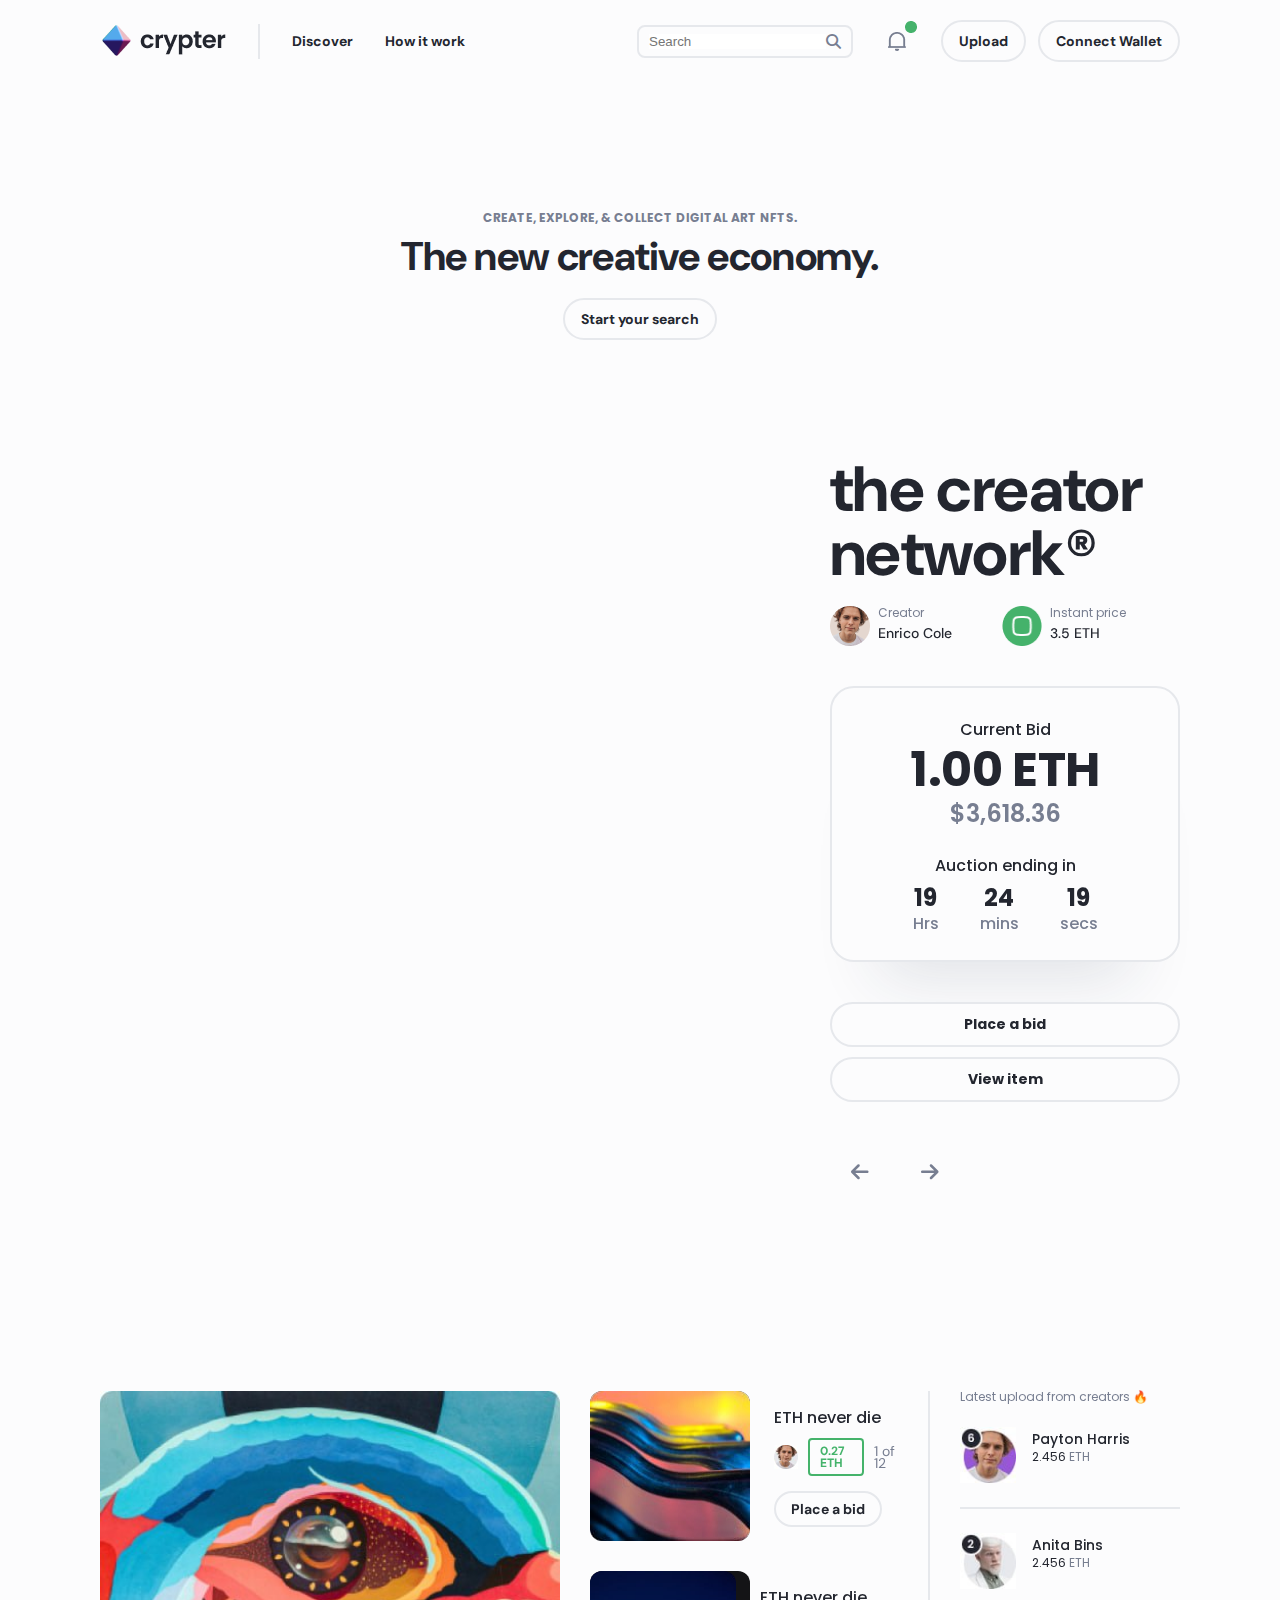
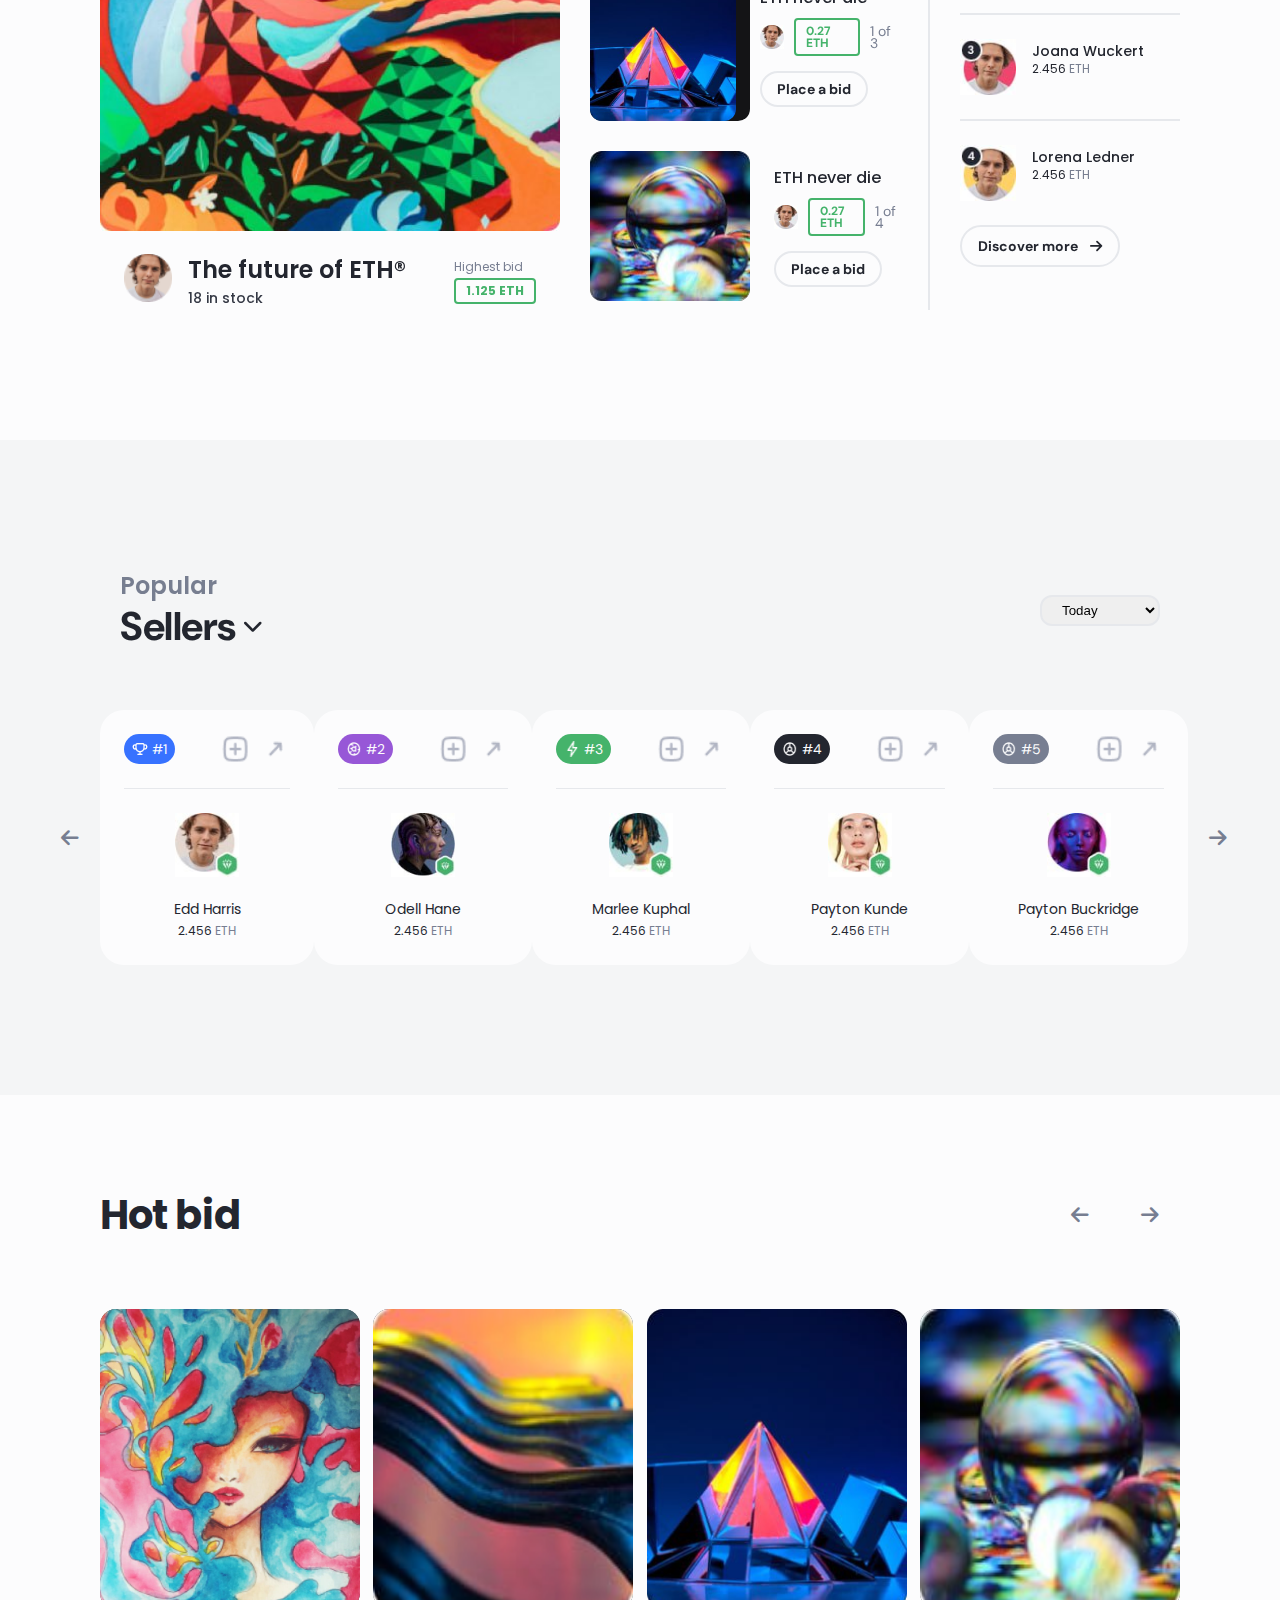
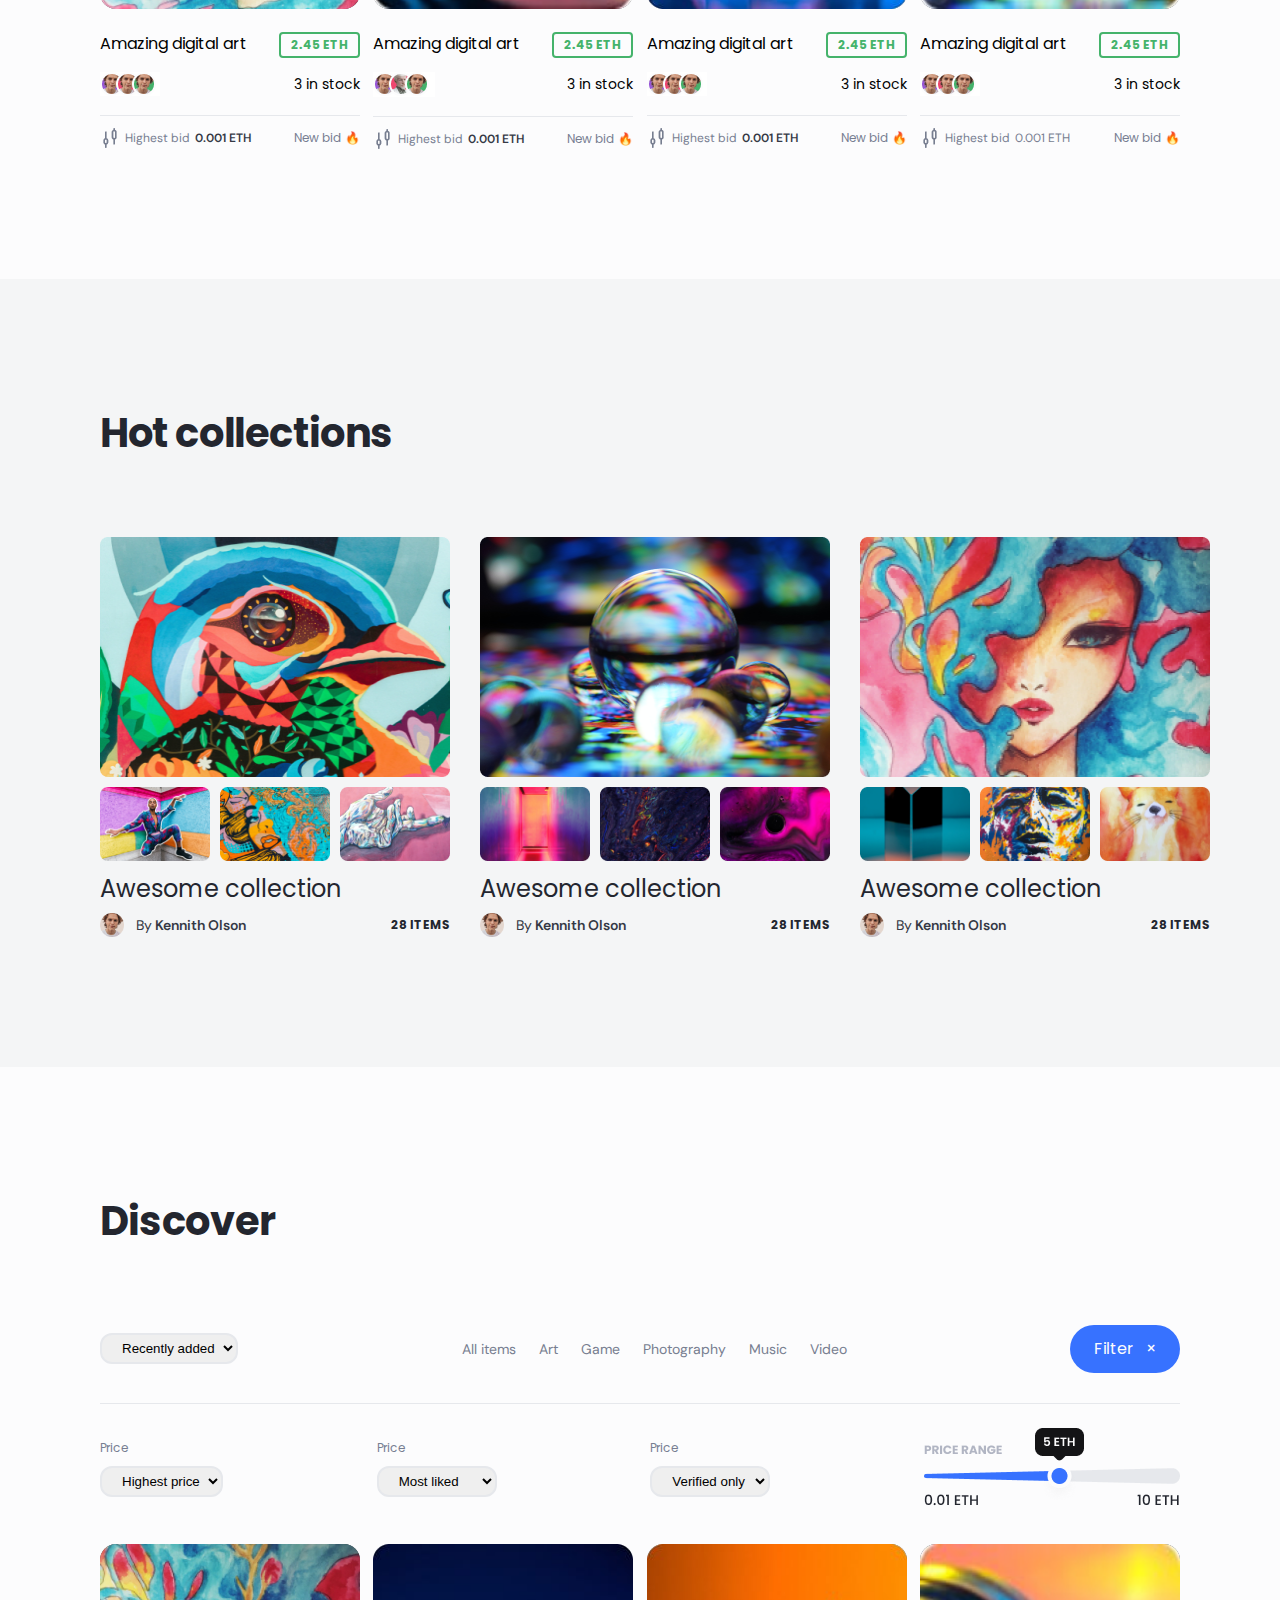
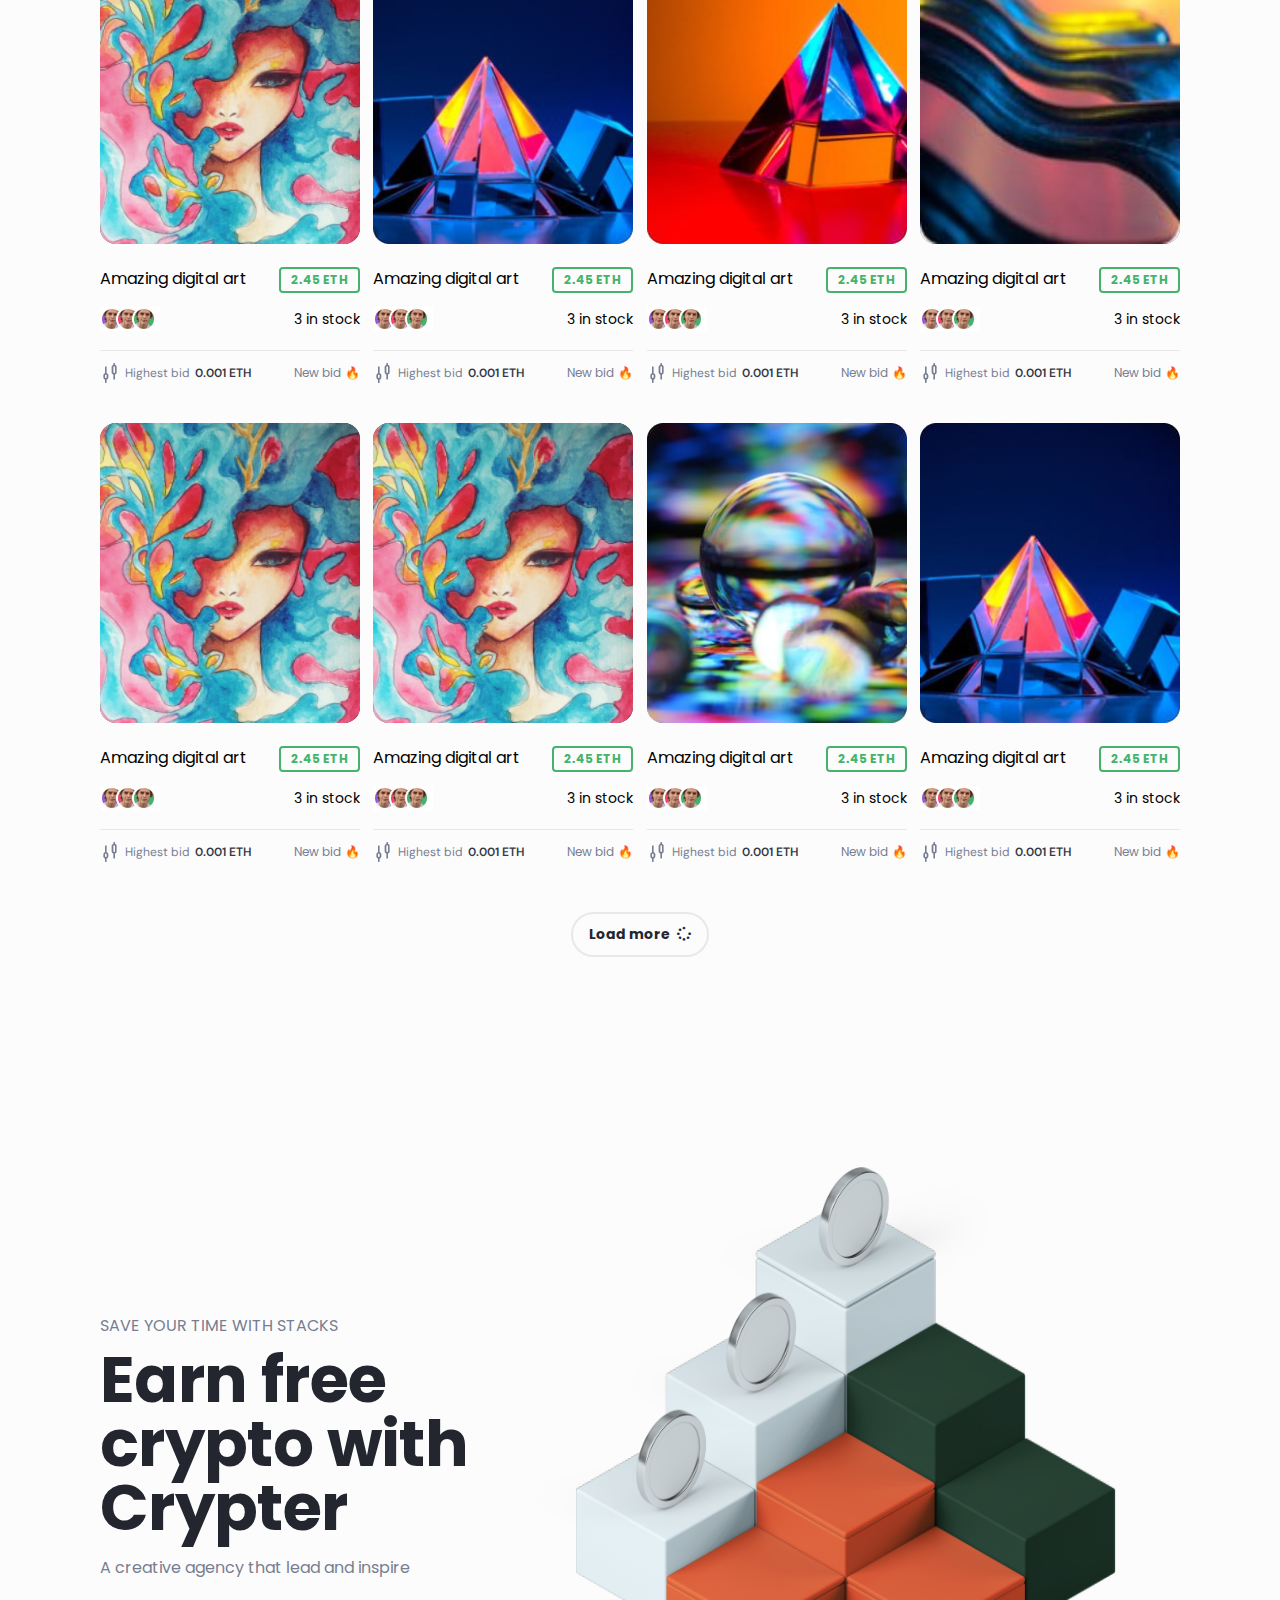
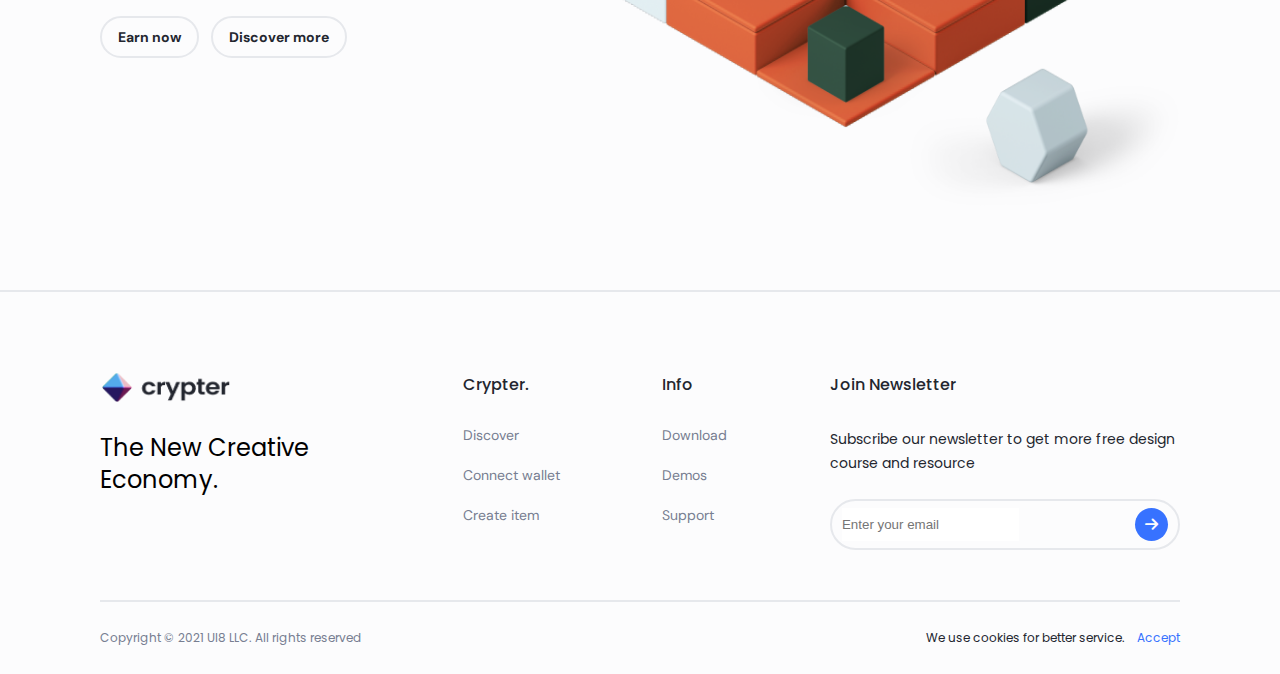
==== commit e7b9e8f3: "Add files via upload" ====
--- a/Krypter/index.html
+++ b/Krypter/index.html
@@ -224,7 +224,7 @@
                 </div>
             </div>
             <div class="section-sellers__content__bottom">
-                <a href="./index.html" class="section-sellers__content__bottom__icon"><i class="fa-solid fa-arrow-left"></i></a>
+                <a href="./index.html" class="section-sellers__content__bottom__icon icon-two"><i class="fa-solid fa-arrow-left"></i></a>
                 <div class="section-sellers__content__bottom__card">
                     <div class="section-sellers__content__bottom__card__top">
                         <div class="section-sellers__content__bottom__card__top__left ">
@@ -310,7 +310,7 @@
                         <p class="section-sellers__content__bottom__card__bottom__text-two">2.456 <span class="section-sellers__content__bottom__card__bottom__text-two__span">ETH</span></p>
                     </div>
                 </div>
-                <a href="./index.html" class="section-sellers__content__bottom__icon"><i class="fa-solid fa-arrow-right"></i></a>
+                <a href="./index.html" class="section-sellers__content__bottom__icon icon-two"><i class="fa-solid fa-arrow-right"></i></a>
             </div>
         </div>
     </section>
--- a/Krypter/sass/style.css
+++ b/Krypter/sass/style.css
@@ -19,11 +19,6 @@
 
 a {
   text-decoration: none;
-}
-
-img {
-  -o-object-fit: cover;
-     object-fit: cover;
 }
 
 .form, .navbar__right__form {
@@ -948,6 +943,9 @@
     width: 29rem;
     height: 35rem;
   }
+  .icon-two {
+    display: none;
+  }
 }
 @media screen and (max-width: 768px) {
   html {
@@ -1006,7 +1004,7 @@
   .section-sellers__content__bottom .section-sellers__content__bottom__icon {
     order: 2;
   }
-  .card-2 {
+  .card-two {
     display: none;
   }
   .section-bid__content__bottom {
@@ -1017,6 +1015,13 @@
   }
   .section-bid__content__bottom__card__hover {
     width: 28rem;
+  }
+  .section-collections__bottom__card__box-one__img-one {
+    width: 42rem;
+    height: 30rem;
+  }
+  .section-collections__bottom__card__box-one__img-two {
+    width: 13rem;
   }
   .crypto__content__right__img {
     width: 40rem;
@@ -1123,8 +1128,8 @@
   .section-collections__bottom__card__box-one__img-one {
     width: 36rem;
   }
-  .details::after {
-    content: ".details";
+  .section-collections__bottom__card__box-one__img-two {
+    width: 11rem;
   }
   .section-discover__content {
     padding: 4rem 0;
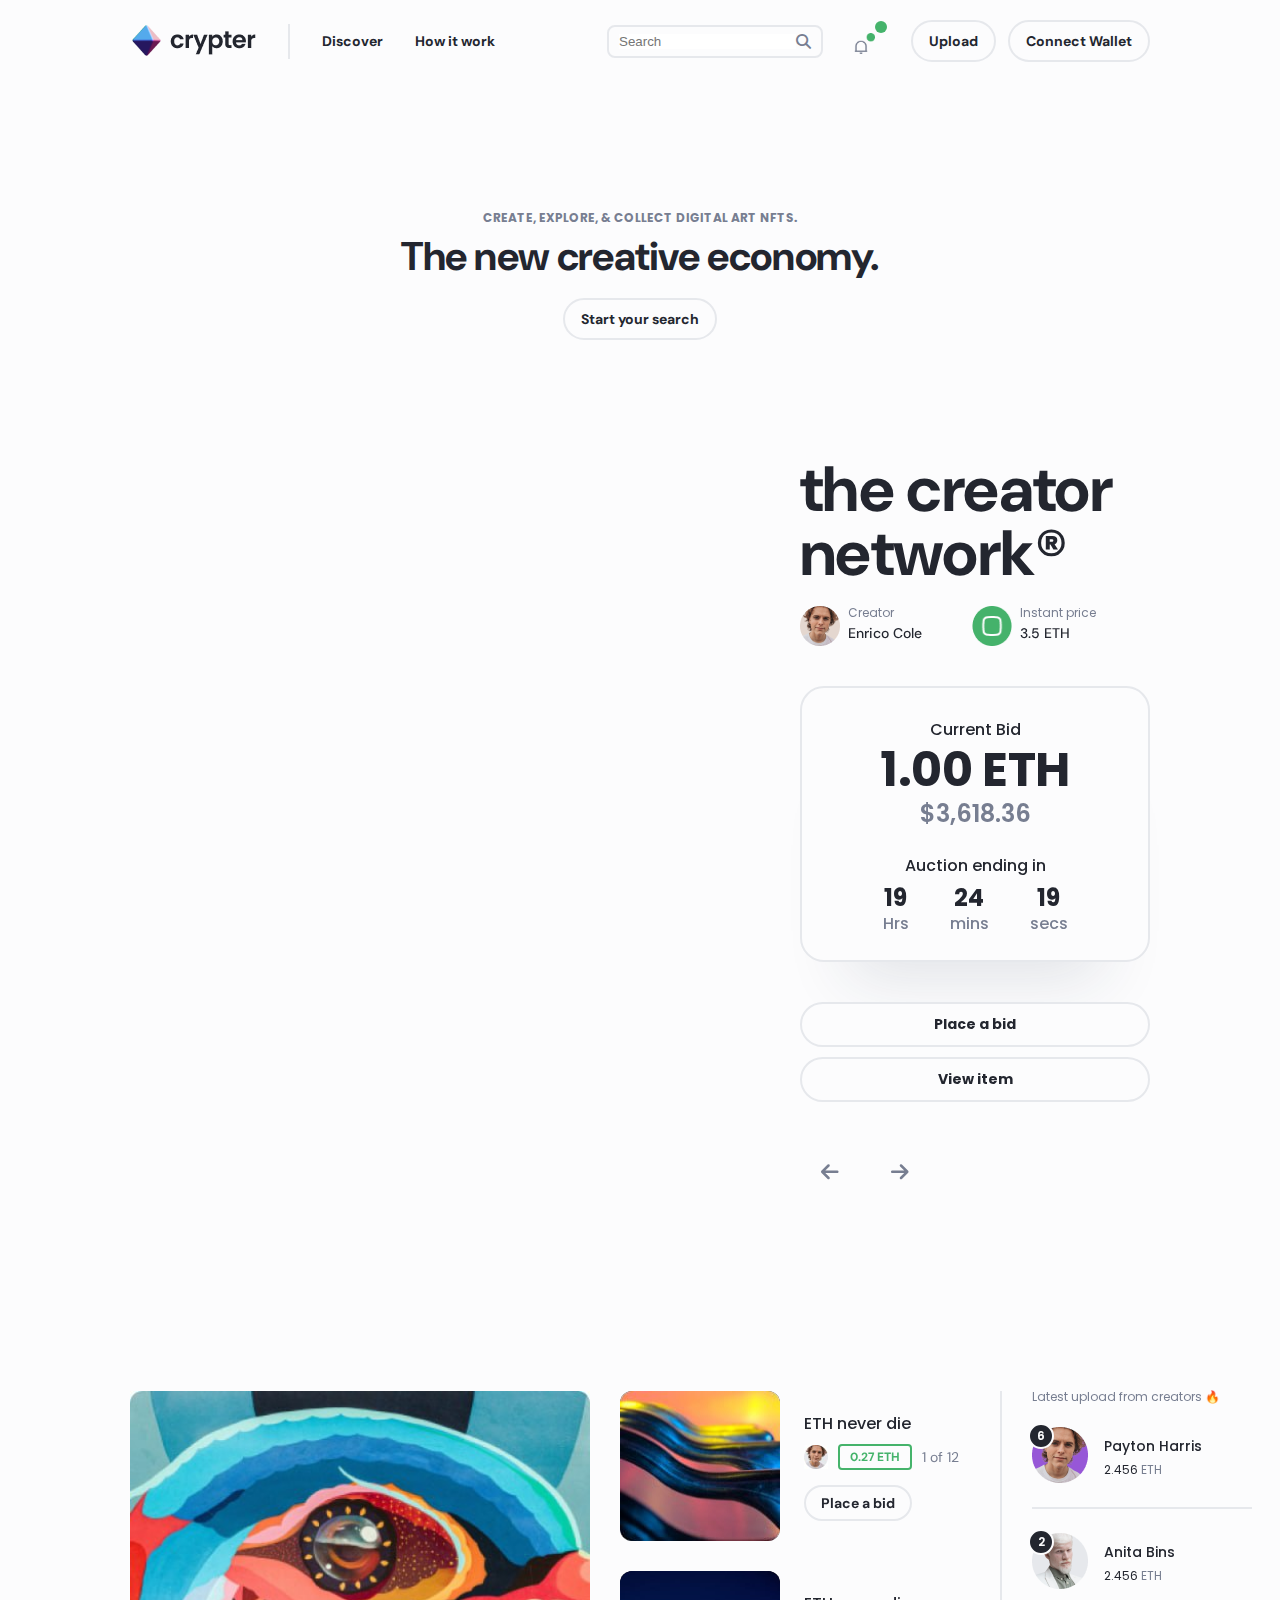
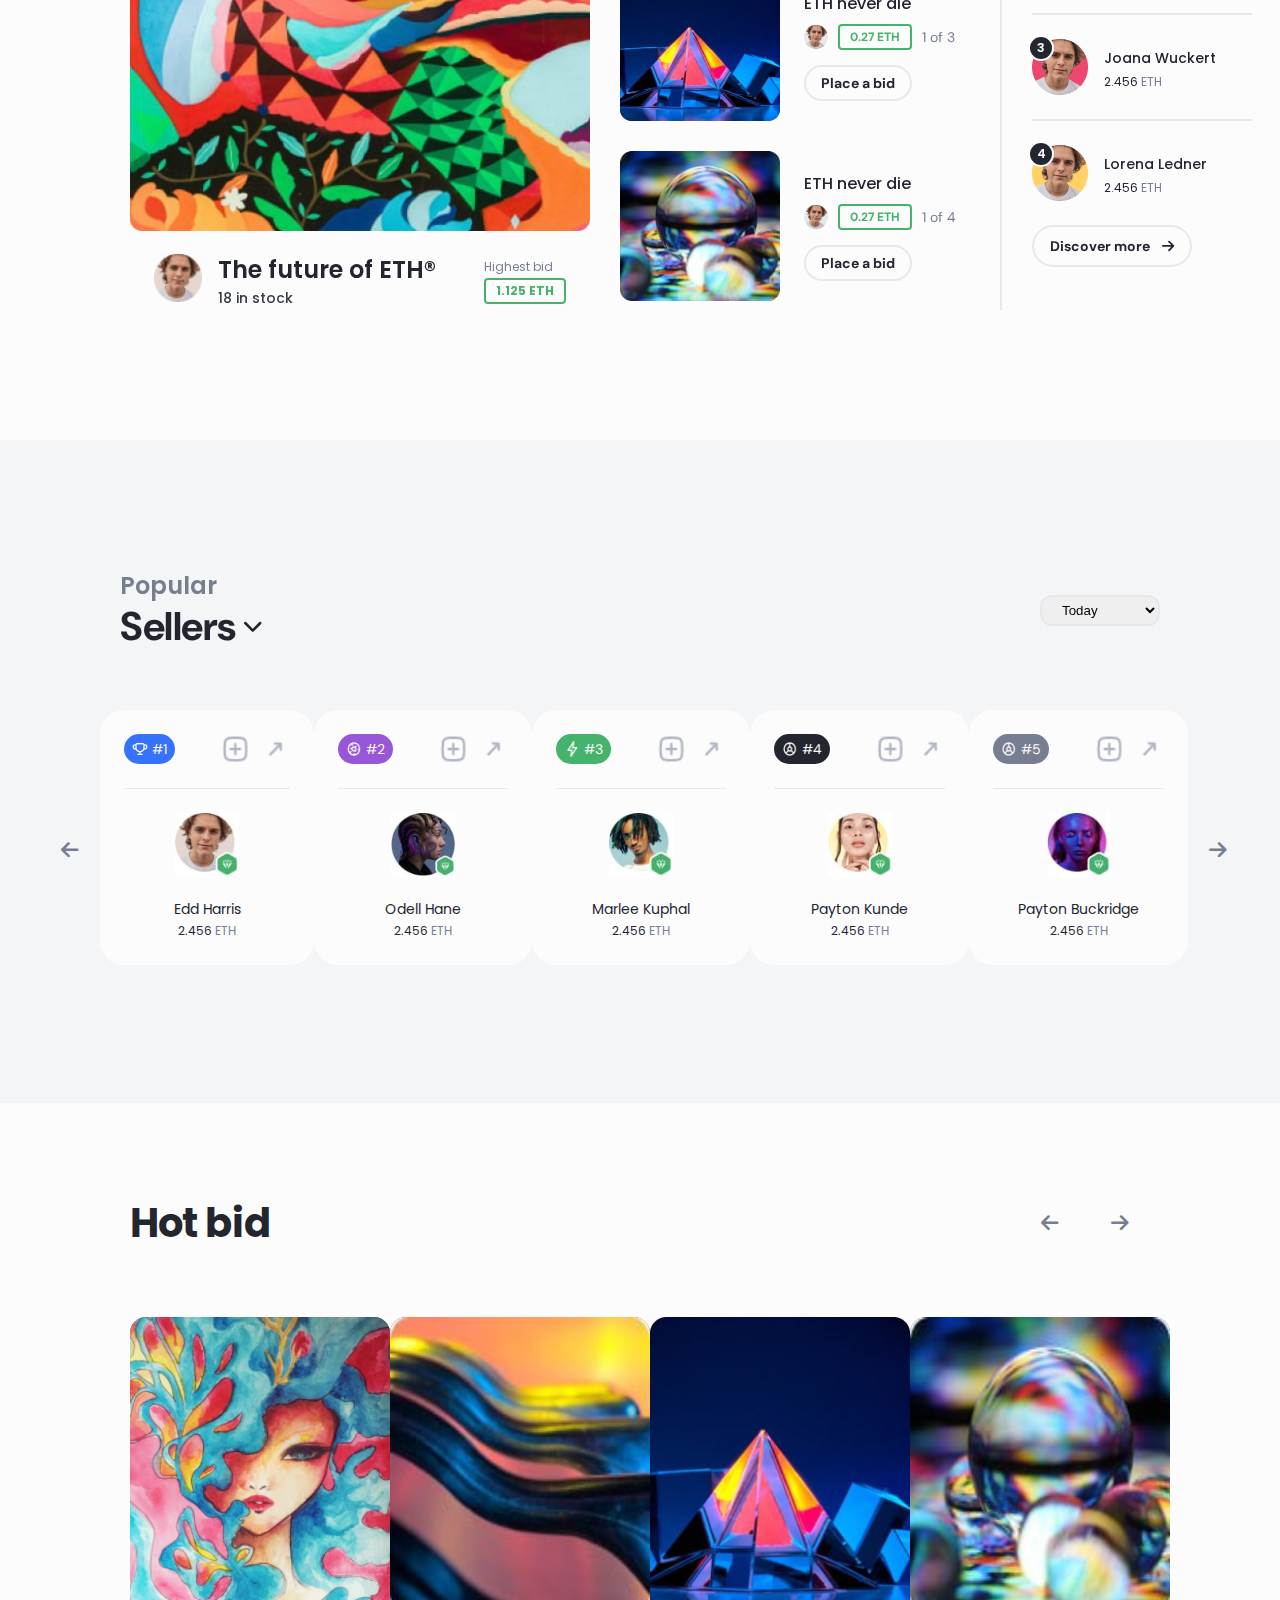
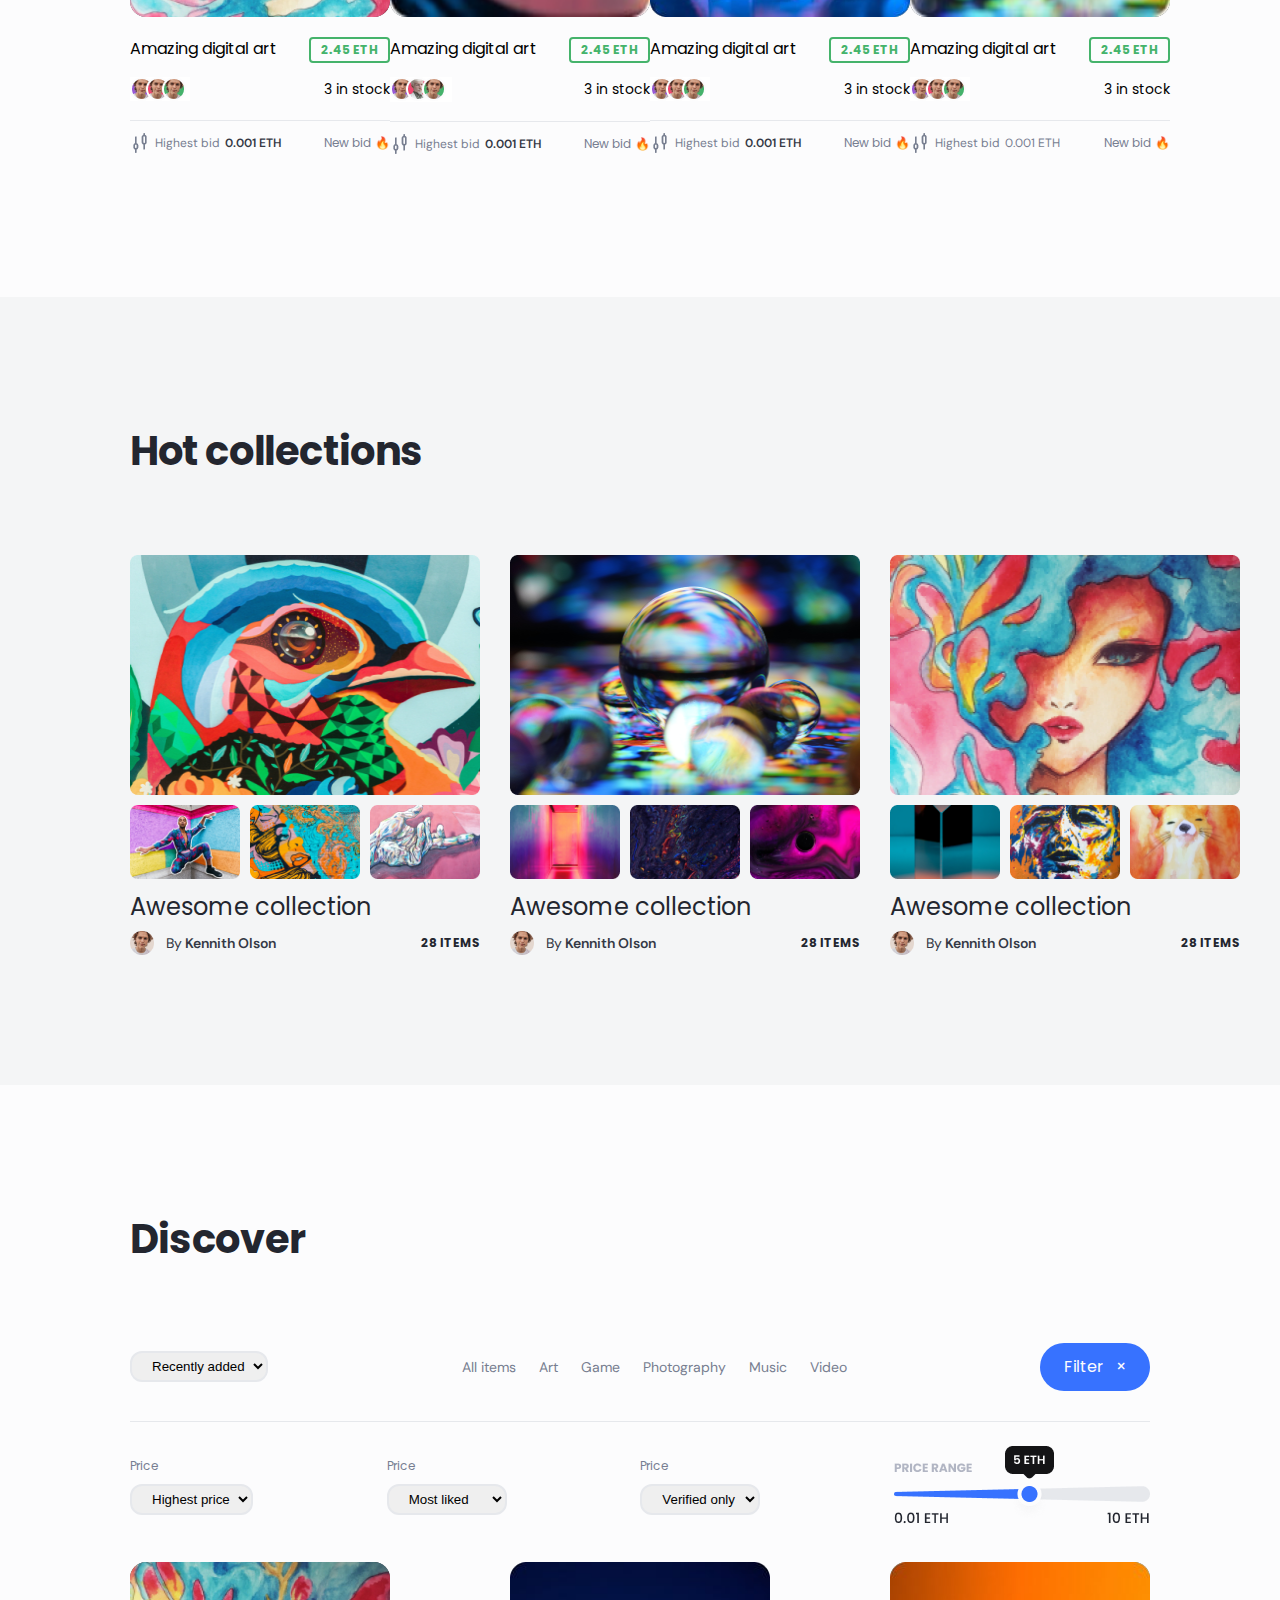
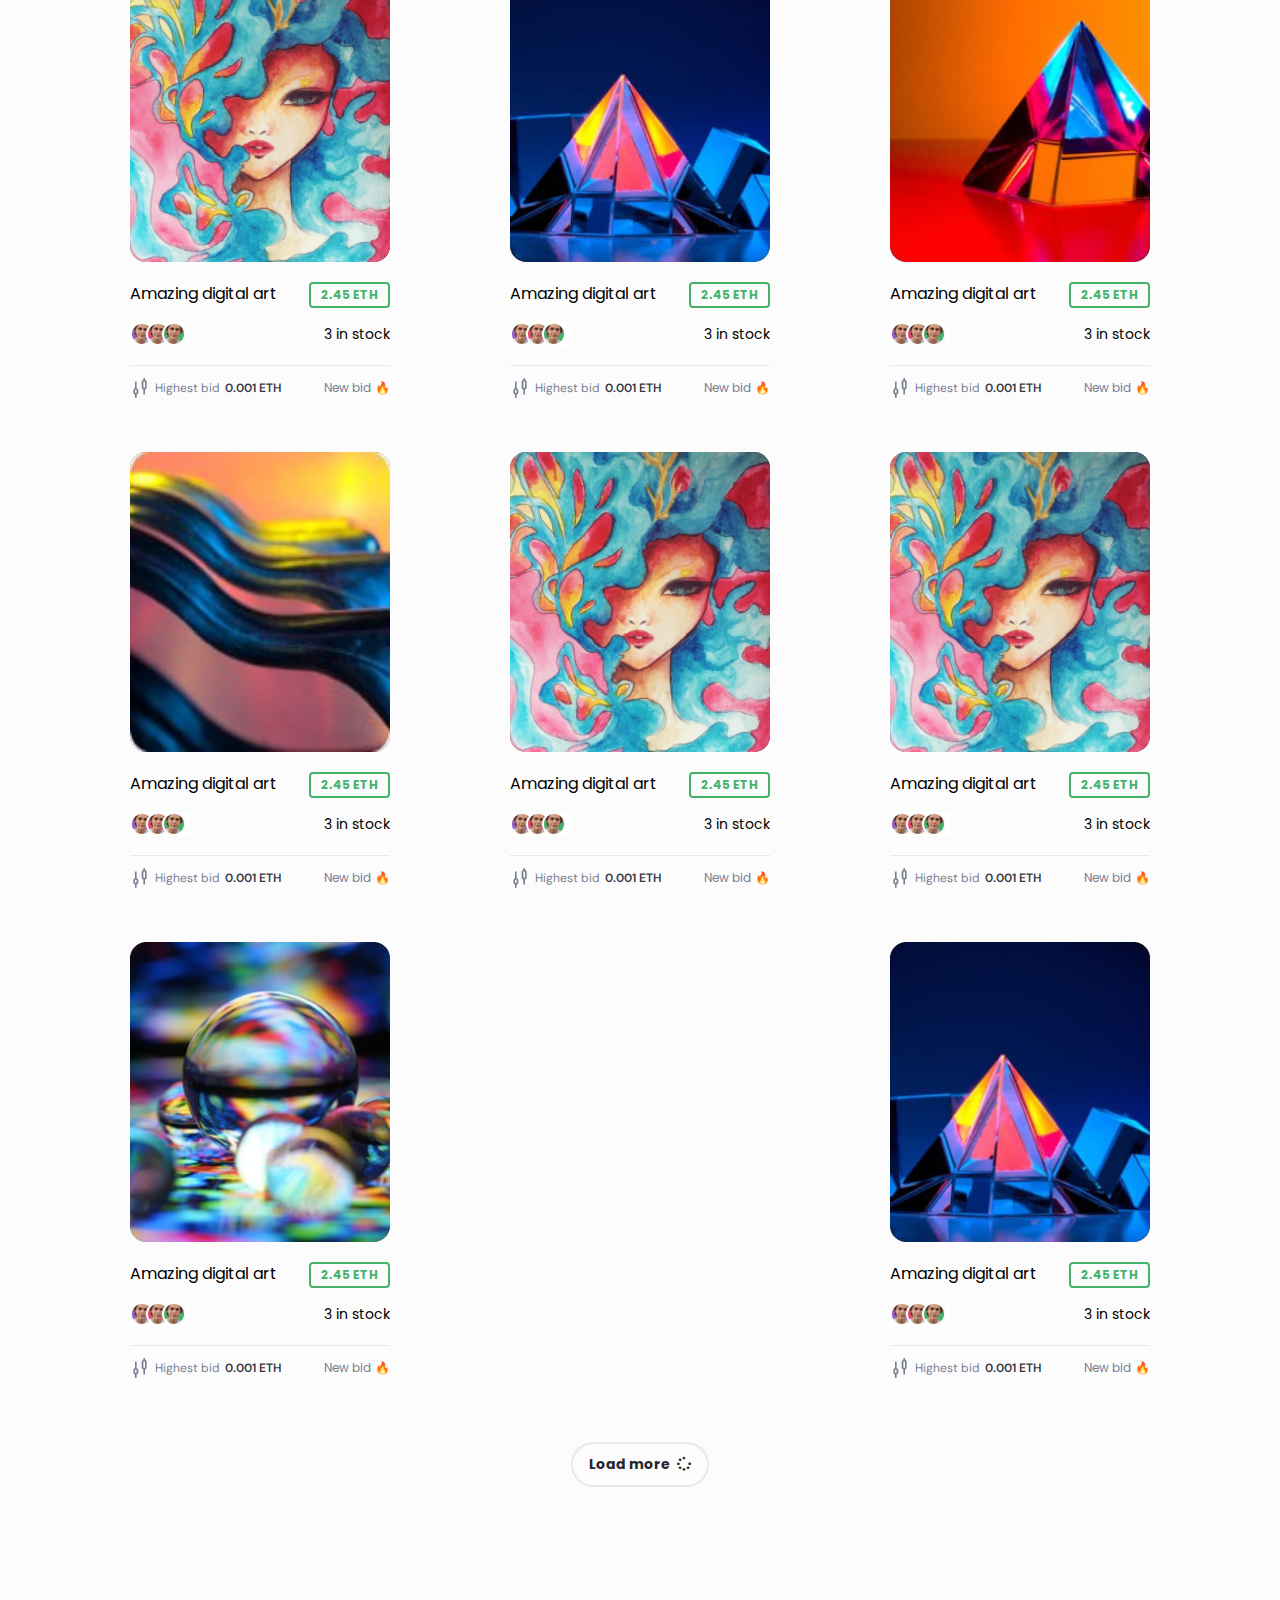
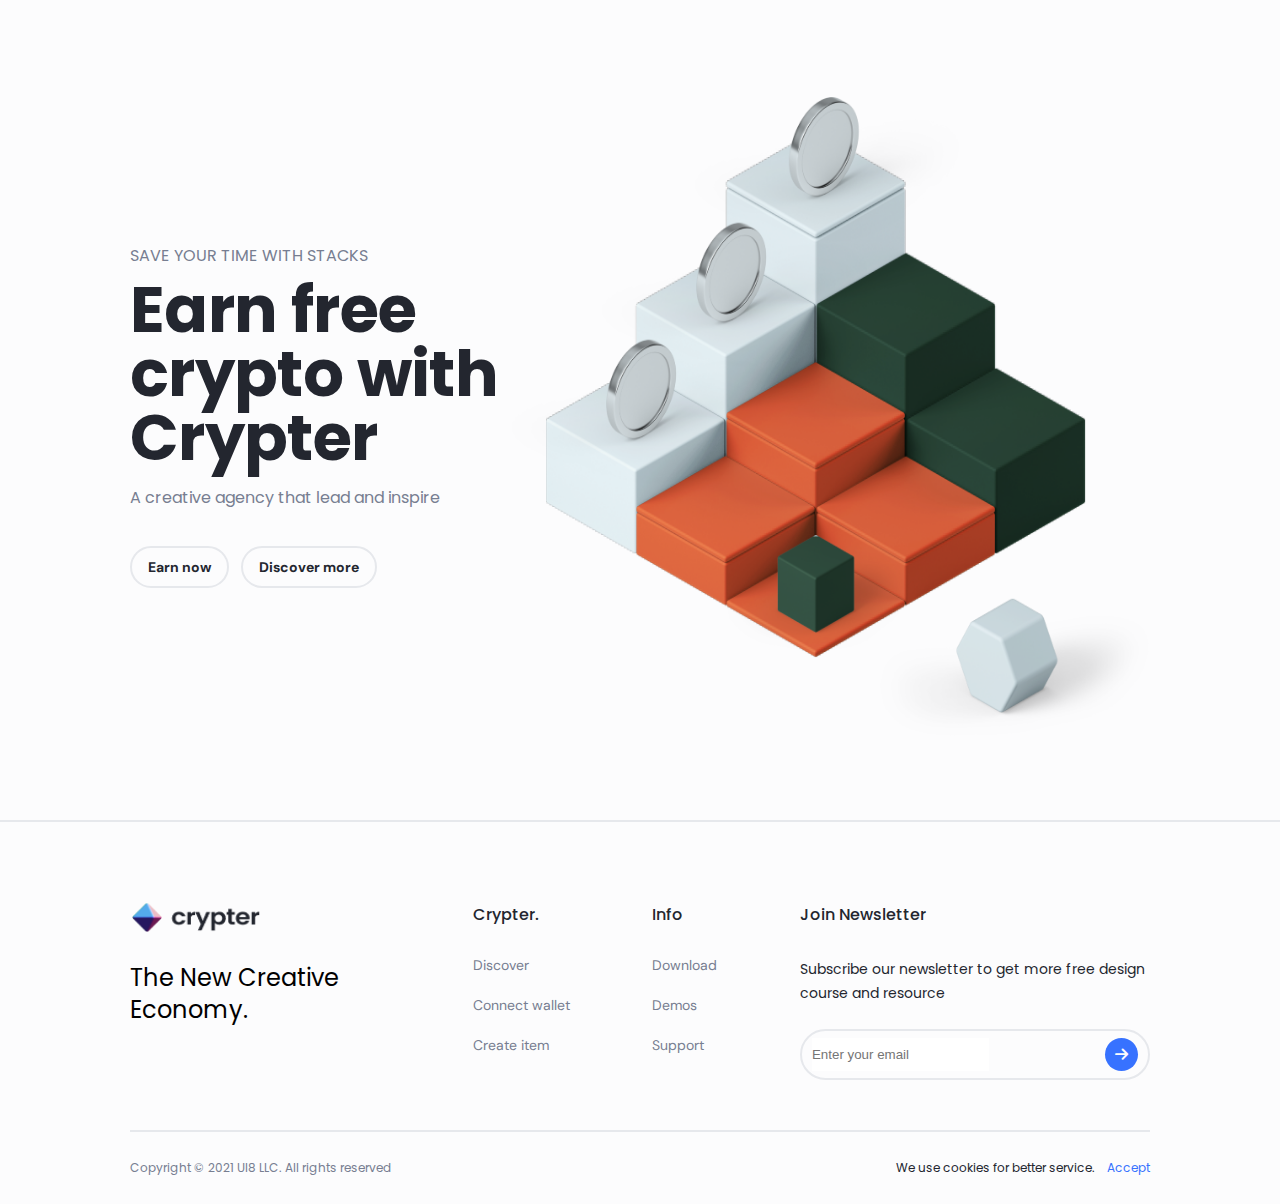
==== commit 4d7e52f9: "Add files via upload" ====
--- a/Krypter/index.html
+++ b/Krypter/index.html
@@ -8,6 +8,7 @@
     <link rel="stylesheet" href="https://cdnjs.cloudflare.com/ajax/libs/font-awesome/6.2.0/css/all.min.css">
     <link rel="stylesheet" href="./sass/style.css">
     <link href="https://fonts.googleapis.com/css2?family=DM+Sans:wght@500&family=Poppins:wght@500&display=swap" rel="stylesheet">
+    <link rel="icon" type="image/x-icon" href="./header images/symbol.jpg">
 </head>
 <body>
    
@@ -26,7 +27,10 @@
                         <input type="text" class="navbar__right__form__input" placeholder="Search">
                         <i class="fa-solid fa-magnifying-glass"></i>
                     </form>
-                    <img src="./header images/Notification.png" alt="img" class="navbar__right__img">
+                    <div class="navbar__right__notification">
+                        <img src="./header images/Notification.png" alt="img" class="navbar__right__notification__img">
+                        <div class="navbar__right__notification__numbers"></div>
+                    </div>
                     <div class="navbar__right__btns">   
                         <a href="./index.html" class="navbar__right__btns__btn btn">Upload</a>
                         <a href="./index.html" class="navbar__right__btns__btn btn">Connect Wallet</a>
@@ -173,28 +177,40 @@
                 <div class="section-two__content__right">
                     <p class="section-two__content__right__text">Latest upload from creators 🔥</p>
                     <div class="section-two__content__right__card">
-                        <img src="./images-2/photo_2022-11-08_12-19-04.jpg" alt="img" class="section-two__content__right__card__img">
+                        <div class="section-two__content__right__card__left">
+                            <img src="./images-6/avatar-1.png" alt="img" class="section-two__content__right__card__left__img">
+                            <div class="section-two__content__right__card__left__index">6</div>
+                        </div>
                         <div class="section-two__content__right__card__content">
                             <p class="section-two__content__right__card__content__text-one">Payton Harris</p>
                             <p class="section-two__content__right__card__content__text-two">2.456 <span class="section-two__content__right__card__content__text-two__span">ETH</span></p>
                         </div>
                     </div>
                     <div class="section-two__content__right__card">
-                        <img src="./images-2/photo_2022-11-08_12-19-13.jpg" alt="img" class="section-two__content__right__card__img">
+                        <div class="section-two__content__right__card__left">
+                            <img src="./images-6/avatar-2.png" alt="img" class="section-two__content__right__card__left__img">
+                            <div class="section-two__content__right__card__left__index">2</div>
+                        </div>
                         <div class="section-two__content__right__card__content">
                             <p class="section-two__content__right__card__content__text-one">Anita Bins</p>
                             <p class="section-two__content__right__card__content__text-two">2.456 <span class="section-two__content__right__card__content__text-two__span">ETH</span></p>
                         </div>
                     </div>
                     <div class="section-two__content__right__card">
-                        <img src="./images-2/photo_2022-11-08_12-19-19.jpg" alt="img" class="section-two__content__right__card__img">
+                        <div class="section-two__content__right__card__left">
+                            <img src="./images-6/avatar-3.png" alt="img" class="section-two__content__right__card__left__img">
+                            <div class="section-two__content__right__card__left__index">3</div>
+                        </div>
                         <div class="section-two__content__right__card__content">
                             <p class="section-two__content__right__card__content__text-one">Joana Wuckert</p>
                             <p class="section-two__content__right__card__content__text-two">2.456 <span class="section-two__content__right__card__content__text-two__span">ETH</span></p>
                         </div>
                     </div>
                     <div class="section-two__content__right__card border-bottom">
-                        <img src="./images-2/photo_2022-11-08_12-19-25.jpg" alt="img" class="section-two__content__right__card__img">
+                        <div class="section-two__content__right__card__left">
+                            <img src="./images-6/avatar-4.png" alt="img" class="section-two__content__right__card__left__img">
+                            <div class="section-two__content__right__card__left__index">4</div>
+                        </div>
                         <div class="section-two__content__right__card__content">
                             <p class="section-two__content__right__card__content__text-one">Lorena Ledner</p>
                             <p class="section-two__content__right__card__content__text-two">2.456 <span class="section-two__content__right__card__content__text-two__span">ETH</span></p>
@@ -331,8 +347,9 @@
                         <img src="./images-2/photo_2022-11-08_12-18-33.jpg" alt="img" class="section-bid__content__bottom__card__img">
                         <div class="section-bid__content__bottom__card__hover">
                             <span class="section-bid__content__bottom__card__hover__span-one">PURCHASING!</span>
-                            <span class="section-bid__content__bottom__card__hover__span-two"><i class="fa-regular fa-heart"></i></span>
-                            <a href="./index.html" class="section-bid__content__bottom__card__hover__btn">Place a bid &nbsp;<img src="./images-6/scatter.svg" alt="img"></a>
+                            <div class="section-bid__content__bottom__card__hover__span-two"><i class="fa-regular fa-heart"></i></div>
+                            <div class="section-bid__content__bottom__card__hover__span-two heart"><i class="fa-solid fa-heart"></i></div>
+                            <a href="./index.html" class="section-bid__content__bottom__card__hover__btn">Place a bid &nbsp;<img src="./images-6/scatter.svg" alt="img" class="section-bid__content__bottom__card__hover__btn__img"></a>
                         </div>
                         <div class="section-bid__content__bottom__card__box-one">
                             <p class="section-bid__content__bottom__card__box-one__text">Amazing digital art</p>
@@ -358,8 +375,9 @@
                         <img src="./images-2/photo_2022-11-08_12-18-47.jpg" alt="img" class="section-bid__content__bottom__card__img">
                         <div class="section-bid__content__bottom__card__hover">
                             <span class="section-bid__content__bottom__card__hover__span-one">PURCHASING!</span>
-                            <span class="section-bid__content__bottom__card__hover__span-two"><i class="fa-regular fa-heart"></i></span>
-                            <a href="./index.html" class="section-bid__content__bottom__card__hover__btn">Place a bid &nbsp;<img width="16px" height="16px" src="./images-6/scatter.svg" alt="img"></a>
+                            <div class="section-bid__content__bottom__card__hover__span-two"><i class="fa-regular fa-heart"></i></div>
+                            <div class="section-bid__content__bottom__card__hover__span-two heart"><i class="fa-solid fa-heart"></i></div>
+                            <a href="./index.html" class="section-bid__content__bottom__card__hover__btn">Place a bid &nbsp;<img src="./images-6/scatter.svg" alt="img" class="section-bid__content__bottom__card__hover__btn__img"></a>
                         </div>
                         <div class="section-bid__content__bottom__card__box-one">
                             <p class="section-bid__content__bottom__card__box-one__text">Amazing digital art</p>
@@ -385,8 +403,9 @@
                         <img src="./images-2/photo_2022-11-08_12-17-32.jpg" alt="img" class="section-bid__content__bottom__card__img">
                         <div class="section-bid__content__bottom__card__hover">
                             <span class="section-bid__content__bottom__card__hover__span-one">PURCHASING!</span>
-                            <span class="section-bid__content__bottom__card__hover__span-two"><i class="fa-regular fa-heart"></i></span>
-                            <a href="./index.html" class="section-bid__content__bottom__card__hover__btn">Place a bid &nbsp;<img src="./images-6/scatter.svg" alt="img"></a>
+                            <div class="section-bid__content__bottom__card__hover__span-two"><i class="fa-regular fa-heart"></i></div>
+                            <div class="section-bid__content__bottom__card__hover__span-two heart"><i class="fa-solid fa-heart"></i></div>
+                            <a href="./index.html" class="section-bid__content__bottom__card__hover__btn">Place a bid &nbsp;<img src="./images-6/scatter.svg" alt="img" class="section-bid__content__bottom__card__hover__btn__img"></a>
                         </div>
                         <div class="section-bid__content__bottom__card__box-one">
                             <p class="section-bid__content__bottom__card__box-two__text">Amazing digital art</p>
@@ -412,8 +431,9 @@
                         <img src="./images-2/photo_2022-11-08_12-18-52.jpg" alt="img" class="section-bid__content__bottom__card__img">
                         <div class="section-bid__content__bottom__card__hover">
                             <span class="section-bid__content__bottom__card__hover__span-one">PURCHASING!</span>
-                            <span class="section-bid__content__bottom__card__hover__span-two"><i class="fa-regular fa-heart"></i></span>
-                            <a href="./index.html" class="section-bid__content__bottom__card__hover__btn">Place a bid &nbsp;<img src="./images-6/scatter.svg" alt="img"></a>
+                            <div class="section-bid__content__bottom__card__hover__span-two"><i class="fa-regular fa-heart"></i></div>
+                            <div class="section-bid__content__bottom__card__hover__span-two heart"><i class="fa-solid fa-heart"></i></div>
+                            <a href="./index.html" class="section-bid__content__bottom__card__hover__btn">Place a bid &nbsp;<img src="./images-6/scatter.svg" alt="img" class="section-bid__content__bottom__card__hover__btn__img"></a>
                         </div>
                         <div class="section-bid__content__bottom__card__box-one">
                             <p class="section-bid__content__bottom__card__box-one__text">Amazing digital art</p>
@@ -556,8 +576,9 @@
                         <img src="./images-2/photo_2022-11-08_12-18-33.jpg" alt="img" class="section-bid__content__bottom__card__img">
                         <div class="section-bid__content__bottom__card__hover">
                             <span class="section-bid__content__bottom__card__hover__span-one">PURCHASING!</span>
-                            <span class="section-bid__content__bottom__card__hover__span-two"><i class="fa-regular fa-heart"></i></span>
-                            <a href="./index.html" class="section-bid__content__bottom__card__hover__btn">Place a bid &nbsp;<img src="./images-6/scatter.svg" alt="img"></a>
+                            <div class="section-bid__content__bottom__card__hover__span-two"><i class="fa-regular fa-heart"></i></div>
+                            <div class="section-bid__content__bottom__card__hover__span-two heart"><i class="fa-solid fa-heart"></i></div>
+                            <a href="./index.html" class="section-bid__content__bottom__card__hover__btn">Place a bid &nbsp;<img src="./images-6/scatter.svg" alt="img" class="section-bid__content__bottom__card__hover__btn__img"></a>
                         </div>
                         <div class="section-bid__content__bottom__card__box-one">
                             <p class="section-bid__content__bottom__card__box-one__text">Amazing digital art</p>
@@ -583,8 +604,9 @@
                         <img src="./images-2/photo_2022-11-08_12-17-32.jpg" alt="img" class="section-bid__content__bottom__card__img">
                         <div class="section-bid__content__bottom__card__hover">
                             <span class="section-bid__content__bottom__card__hover__span-one">PURCHASING!</span>
-                            <span class="section-bid__content__bottom__card__hover__span-two"><i class="fa-regular fa-heart"></i></span>
-                            <a href="./index.html" class="section-bid__content__bottom__card__hover__btn">Place a bid &nbsp;<img src="./images-6/scatter.svg" alt="img"></a>
+                            <div class="section-bid__content__bottom__card__hover__span-two"><i class="fa-regular fa-heart"></i></div>
+                            <div class="section-bid__content__bottom__card__hover__span-two heart"><i class="fa-solid fa-heart"></i></div>
+                            <a href="./index.html" class="section-bid__content__bottom__card__hover__btn">Place a bid &nbsp;<img src="./images-6/scatter.svg" alt="img" class="section-bid__content__bottom__card__hover__btn__img"></a>
                         </div>
                         <div class="section-bid__content__bottom__card__box-one">
                             <p class="section-bid__content__bottom__card__box-one__text">Amazing digital art</p>
@@ -610,8 +632,9 @@
                         <img src="./images-2/photo_2022-11-08_12-19-49.jpg" alt="img" class="section-bid__content__bottom__card__img">
                         <div class="section-bid__content__bottom__card__hover">
                             <span class="section-bid__content__bottom__card__hover__span-one">PURCHASING!</span>
-                            <span class="section-bid__content__bottom__card__hover__span-two"><i class="fa-regular fa-heart"></i></span>
-                            <a href="./index.html" class="section-bid__content__bottom__card__hover__btn">Place a bid &nbsp;<img src="./images-6/scatter.svg" alt="img"></a>
+                            <div class="section-bid__content__bottom__card__hover__span-two"><i class="fa-regular fa-heart"></i></div>
+                            <div class="section-bid__content__bottom__card__hover__span-two heart"><i class="fa-solid fa-heart"></i></div>
+                            <a href="./index.html" class="section-bid__content__bottom__card__hover__btn">Place a bid &nbsp;<img src="./images-6/scatter.svg" alt="img" class="section-bid__content__bottom__card__hover__btn__img"></a>
                         </div>
                         <div class="section-bid__content__bottom__card__box-one">
                             <p class="section-bid__content__bottom__card__box-two__text">Amazing digital art</p>
@@ -637,8 +660,9 @@
                         <img src="./images-2/photo_2022-11-08_12-18-47.jpg" alt="img" class="section-bid__content__bottom__card__img">
                         <div class="section-bid__content__bottom__card__hover">
                             <span class="section-bid__content__bottom__card__hover__span-one">PURCHASING!</span>
-                            <span class="section-bid__content__bottom__card__hover__span-two"><i class="fa-regular fa-heart"></i></span>
-                            <a href="./index.html" class="section-bid__content__bottom__card__hover__btn">Place a bid &nbsp;<img src="./images-6/scatter.svg" alt="img"></a>
+                            <div class="section-bid__content__bottom__card__hover__span-two"><i class="fa-regular fa-heart"></i></div>
+                            <div class="section-bid__content__bottom__card__hover__span-two heart"><i class="fa-solid fa-heart"></i></div>
+                            <a href="./index.html" class="section-bid__content__bottom__card__hover__btn">Place a bid &nbsp;<img src="./images-6/scatter.svg" alt="img" class="section-bid__content__bottom__card__hover__btn__img"></a>
                         </div>
                         <div class="section-bid__content__bottom__card__box-one">
                             <p class="section-bid__content__bottom__card__box-two__text">Amazing digital art</p>
@@ -664,8 +688,9 @@
                         <img src="./images-2/photo_2022-11-08_12-18-33.jpg" alt="img" class="section-bid__content__bottom__card__img">
                         <div class="section-bid__content__bottom__card__hover">
                             <span class="section-bid__content__bottom__card__hover__span-one">PURCHASING!</span>
-                            <span class="section-bid__content__bottom__card__hover__span-two"><i class="fa-regular fa-heart"></i></span>
-                            <a href="./index.html" class="section-bid__content__bottom__card__hover__btn">Place a bid &nbsp;<img src="./images-6/scatter.svg" alt="img"></a>
+                            <div class="section-bid__content__bottom__card__hover__span-two"><i class="fa-regular fa-heart"></i></div>
+                            <div class="section-bid__content__bottom__card__hover__span-two heart"><i class="fa-solid fa-heart"></i></div>
+                            <a href="./index.html" class="section-bid__content__bottom__card__hover__btn">Place a bid &nbsp;<img src="./images-6/scatter.svg" alt="img" class="section-bid__content__bottom__card__hover__btn__img"></a>
                         </div>
                         <div class="section-bid__content__bottom__card__box-one">
                             <p class="section-bid__content__bottom__card__box-two__text">Amazing digital art</p>
@@ -691,8 +716,9 @@
                         <img src="./images-2/photo_2022-11-08_12-18-33.jpg" alt="img" class="section-bid__content__bottom__card__img">
                         <div class="section-bid__content__bottom__card__hover">
                             <span class="section-bid__content__bottom__card__hover__span-one">PURCHASING!</span>
-                            <span class="section-bid__content__bottom__card__hover__span-two"><i class="fa-regular fa-heart"></i></span>
-                            <a href="./index.html" class="section-bid__content__bottom__card__hover__btn">Place a bid &nbsp;<img src="./images-6/scatter.svg" alt="img"></a>
+                            <div class="section-bid__content__bottom__card__hover__span-two"><i class="fa-regular fa-heart"></i></div>
+                            <div class="section-bid__content__bottom__card__hover__span-two heart"><i class="fa-solid fa-heart"></i></div>
+                            <a href="./index.html" class="section-bid__content__bottom__card__hover__btn">Place a bid &nbsp;<img src="./images-6/scatter.svg" alt="img" class="section-bid__content__bottom__card__hover__btn__img"></a>
                         </div>
                         <div class="section-bid__content__bottom__card__box-one">
                             <p class="section-bid__content__bottom__card__box-one__text">Amazing digital art</p>
@@ -718,8 +744,9 @@
                         <img src="./images-2/photo_2022-11-08_12-19-54.jpg" alt="img" class="section-bid__content__bottom__card__img">
                         <div class="section-bid__content__bottom__card__hover">
                             <span class="section-bid__content__bottom__card__hover__span-one">PURCHASING!</span>
-                            <span class="section-bid__content__bottom__card__hover__span-two"><i class="fa-regular fa-heart"></i></span>
-                            <a href="./index.html" class="section-bid__content__bottom__card__hover__btn">Place a bid &nbsp;<img src="./images-6/scatter.svg" alt="img"></a>
+                            <div class="section-bid__content__bottom__card__hover__span-two"><i class="fa-regular fa-heart"></i></div>
+                            <div class="section-bid__content__bottom__card__hover__span-two heart"><i class="fa-solid fa-heart"></i></div>
+                            <a href="./index.html" class="section-bid__content__bottom__card__hover__btn">Place a bid &nbsp;<img src="./images-6/scatter.svg" alt="img" class="section-bid__content__bottom__card__hover__btn__img"></a>
                         </div>
                         <div class="section-bid__content__bottom__card__box-one">
                             <p class="section-bid__content__bottom__card__box-one__text">Amazing digital art</p>
@@ -745,8 +772,9 @@
                         <a href="#"><img src="./images-2/photo_2022-11-08_12-17-32.jpg" alt="img" class="section-bid__content__bottom__card__img"></a>
                         <div class="section-bid__content__bottom__card__hover">
                             <span class="section-bid__content__bottom__card__hover__span-one">PURCHASING!</span>
-                            <span class="section-bid__content__bottom__card__hover__span-two"><i class="fa-regular fa-heart"></i></span>
-                            <a href="./index.html" class="section-bid__content__bottom__card__hover__btn">Place a bid &nbsp;<img src="./images-6/scatter.svg" alt="img"></a>
+                            <div class="section-bid__content__bottom__card__hover__span-two"><i class="fa-regular fa-heart"></i></div>
+                            <div class="section-bid__content__bottom__card__hover__span-two heart"><i class="fa-solid fa-heart"></i></div>
+                            <a href="./index.html" class="section-bid__content__bottom__card__hover__btn">Place a bid &nbsp;<img src="./images-6/scatter.svg" alt="img" class="section-bid__content__bottom__card__hover__btn__img"></a>
                         </div>
                         <div class="section-bid__content__bottom__card__box-one">
                             <p class="section-bid__content__bottom__card__box-one__text">Amazing digital art</p>
--- a/Krypter/sass/style.css
+++ b/Krypter/sass/style.css
@@ -19,6 +19,7 @@
 
 a {
   text-decoration: none;
+  cursor: pointer;
 }
 
 .form, .navbar__right__form {
@@ -111,12 +112,12 @@
 }
 
 .container {
-  padding: 0 10rem;
+  max-width: 144rem;
+  padding: 0 13rem;
   margin: 0 auto;
 }
 
 .header, .footer, .crypto, .section-discover, .section-collections, .section-bid, .section-two, .section-one, .hero {
-  max-width: 144rem;
   width: 100%;
   margin: 0 auto;
 }
@@ -152,9 +153,26 @@
 .navbar__right__form:focus-within {
   border: 2px solid #3772FF;
 }
-.navbar__right__img {
+.navbar__right__notification {
   width: 4rem;
   height: 4rem;
+  position: relative;
+}
+.navbar__right__notification__img {
+  width: 2.8rem;
+  height: 2.8rem;
+  position: absolute;
+  left: 0;
+  bottom: 0;
+}
+.navbar__right__notification__numbers {
+  position: absolute;
+  width: 1.2rem;
+  height: 1.2rem;
+  border-radius: 50%;
+  background-color: #45B36B;
+  top: 0;
+  right: 0;
 }
 .navbar__right__btns {
   display: flex;
@@ -304,6 +322,7 @@
 .section-two__content {
   display: flex;
   gap: 3rem;
+  justify-content: space-between;
 }
 .section-two__content__left__img {
   width: 46rem;
@@ -354,20 +373,22 @@
   gap: 2.4rem;
   align-items: center;
   position: relative;
+  width: 35rem;
+  height: 15rem;
 }
 .section-two__content__center__card__img {
   width: 16rem;
   height: 15rem;
-  position: relative;
+  position: absolute;
   border-radius: 1.2rem;
   z-index: 2;
   transition: 0.5s;
 }
 .section-two__content__center__card__img:hover {
-  opacity: 0;
+  display: none;
 }
 .section-two__content__center__card__hover {
-  position: absolute;
+  position: relative;
   top: 0;
   left: 0;
   width: 16rem;
@@ -433,9 +454,42 @@
   gap: 1.6rem;
   width: 22rem;
 }
-.section-two__content__right__card__img {
+.section-two__content__right__card__left {
+  position: relative;
   width: 5.6rem;
   height: 5.6rem;
+}
+.section-two__content__right__card__left__img {
+  width: 5.6rem;
+  height: 5.6rem;
+  position: absolute;
+  left: 0;
+  top: 0;
+}
+.section-two__content__right__card__left__index {
+  position: absolute;
+  width: 2.2rem;
+  height: 2.2rem;
+  display: flex;
+  justify-content: center;
+  align-items: center;
+  background-color: #23262F;
+  font-family: "Poppins";
+  font-style: normal;
+  font-weight: 600;
+  font-size: 1.2rem;
+  line-height: 2rem;
+  color: #FCFCFD;
+  border-radius: 50%;
+  top: -0.4rem;
+  left: -0.4rem;
+  z-index: 2;
+  border: 0.2rem solid #FCFCFD;
+}
+.section-two__content__right__card__content {
+  display: flex;
+  flex-direction: column;
+  justify-content: space-evenly;
 }
 .section-two__content__right__card__content__text-one {
   font-size: 1.4rem;
@@ -457,9 +511,11 @@
 }
 
 .section-sellers {
+  background: #F4F5F6;
+}
+.section-sellers__content {
   max-width: 144rem;
   padding: 13rem 4rem;
-  background: #F4F5F6;
   margin: 0 auto;
 }
 .section-sellers__content__top {
@@ -482,21 +538,19 @@
   display: flex;
   justify-content: space-between;
   padding: 6rem 0 0 0;
-  align-items: center;
+  align-items: flex-start;
   font-size: 1.4rem;
+  height: 26.3rem;
 }
 .section-sellers__content__bottom__icon {
   border: 2px solid #F4F5F6;
+  margin-top: 11rem;
 }
 .section-sellers__content__bottom__card {
   padding: 2.4rem;
   text-align: center;
   background-color: #FCFCFD;
   border-radius: 2.4rem;
-  -webkit-animation-name: card;
-          animation-name: card;
-  -webkit-animation-duration: 1s;
-          animation-duration: 1s;
   transition: 0.5s;
 }
 .section-sellers__content__bottom__card__top {
@@ -564,13 +618,12 @@
 }
 .section-sellers__content__bottom__card:hover .section-sellers__content__bottom__card__bottom__img {
   cursor: pointer;
-  transform: scale(1.25);
+  width: 8rem;
+  height: 8rem;
 }
 .section-sellers__content__bottom__card:hover {
   box-shadow: 0px 64px 64px -48px rgba(31, 47, 70, 0.12);
   cursor: pointer;
-  transform: scaley(1.03);
-  transform-origin: top;
 }
 
 .section-bid__content {
@@ -588,6 +641,9 @@
 }
 .section-bid__content__bottom__card {
   position: relative;
+  width: 26rem;
+  height: 45rem;
+  transition: 1s;
 }
 .section-bid__content__bottom__card__img {
   width: 26rem;
@@ -595,21 +651,23 @@
   color: #353945;
   border-radius: 1.6rem;
   z-index: 2;
+  position: absolute;
+  top: 0;
+  transition: 1s;
+}
+.section-bid__content__bottom__card__img:hover {
+  display: none;
+  transition: 1s;
+}
+.section-bid__content__bottom__card__hover {
   position: relative;
-  transition: 0.5s;
-}
-.section-bid__content__bottom__card__img:hover {
-  opacity: 0;
-  transition: 0.5s;
-}
-.section-bid__content__bottom__card__hover {
-  position: absolute;
   top: 0;
   background: #353945;
   border-radius: 1.6rem;
   width: 26rem;
   height: 30rem;
   z-index: 1;
+  transition: 1s;
 }
 .section-bid__content__bottom__card__hover__span-one {
   position: absolute;
@@ -620,7 +678,7 @@
   padding: 0.8rem;
   border-radius: 0.4rem;
 }
-.section-bid__content__bottom__card__hover__span-two {
+.section-bid__content__bottom__card__hover__span-two, .section-bid__content__bottom__card__hover .heart {
   padding: 0.7rem 1rem;
   border-radius: 50%;
   background-color: #FCFCFD;
@@ -628,6 +686,19 @@
   top: 0.8rem;
   right: 0.8rem;
   font-size: 2rem;
+  transition: 1s;
+  color: #23262F;
+  z-index: 2;
+}
+.section-bid__content__bottom__card__hover__span-two:active, .section-bid__content__bottom__card__hover .heart:active {
+  display: none;
+}
+.section-bid__content__bottom__card__hover .heart {
+  position: absolute;
+  z-index: 1;
+}
+.section-bid__content__bottom__card__hover .heart .fa-solid {
+  color: red;
 }
 .section-bid__content__bottom__card__hover__btn {
   display: flex;
@@ -637,6 +708,10 @@
   left: 7rem;
   position: absolute;
   border-radius: 9rem;
+}
+.section-bid__content__bottom__card__hover__btn__img {
+  width: 1.6rem;
+  height: 1.6rem;
 }
 .section-bid__content__bottom__card__box-one {
   display: flex;
@@ -927,7 +1002,14 @@
     font-size: 8px;
   }
   .container {
+    max-width: none;
     padding: 0 3rem;
+    margin: 0 auto;
+  }
+  .header, .hero, .section-one, .section-two, .section-bid, .section-collections, .section-discover, .crypto, .footer {
+    max-width: 144rem;
+    width: 100%;
+    margin: 0 auto;
   }
   .section-one__content__right__title, .section-one__content__right__title-one {
     display: none;
@@ -1103,6 +1185,7 @@
     display: flex;
     flex-wrap: wrap;
     gap: 1rem;
+    height: auto;
   }
   .section-sellers__content__bottom__card {
     width: 35.5rem;
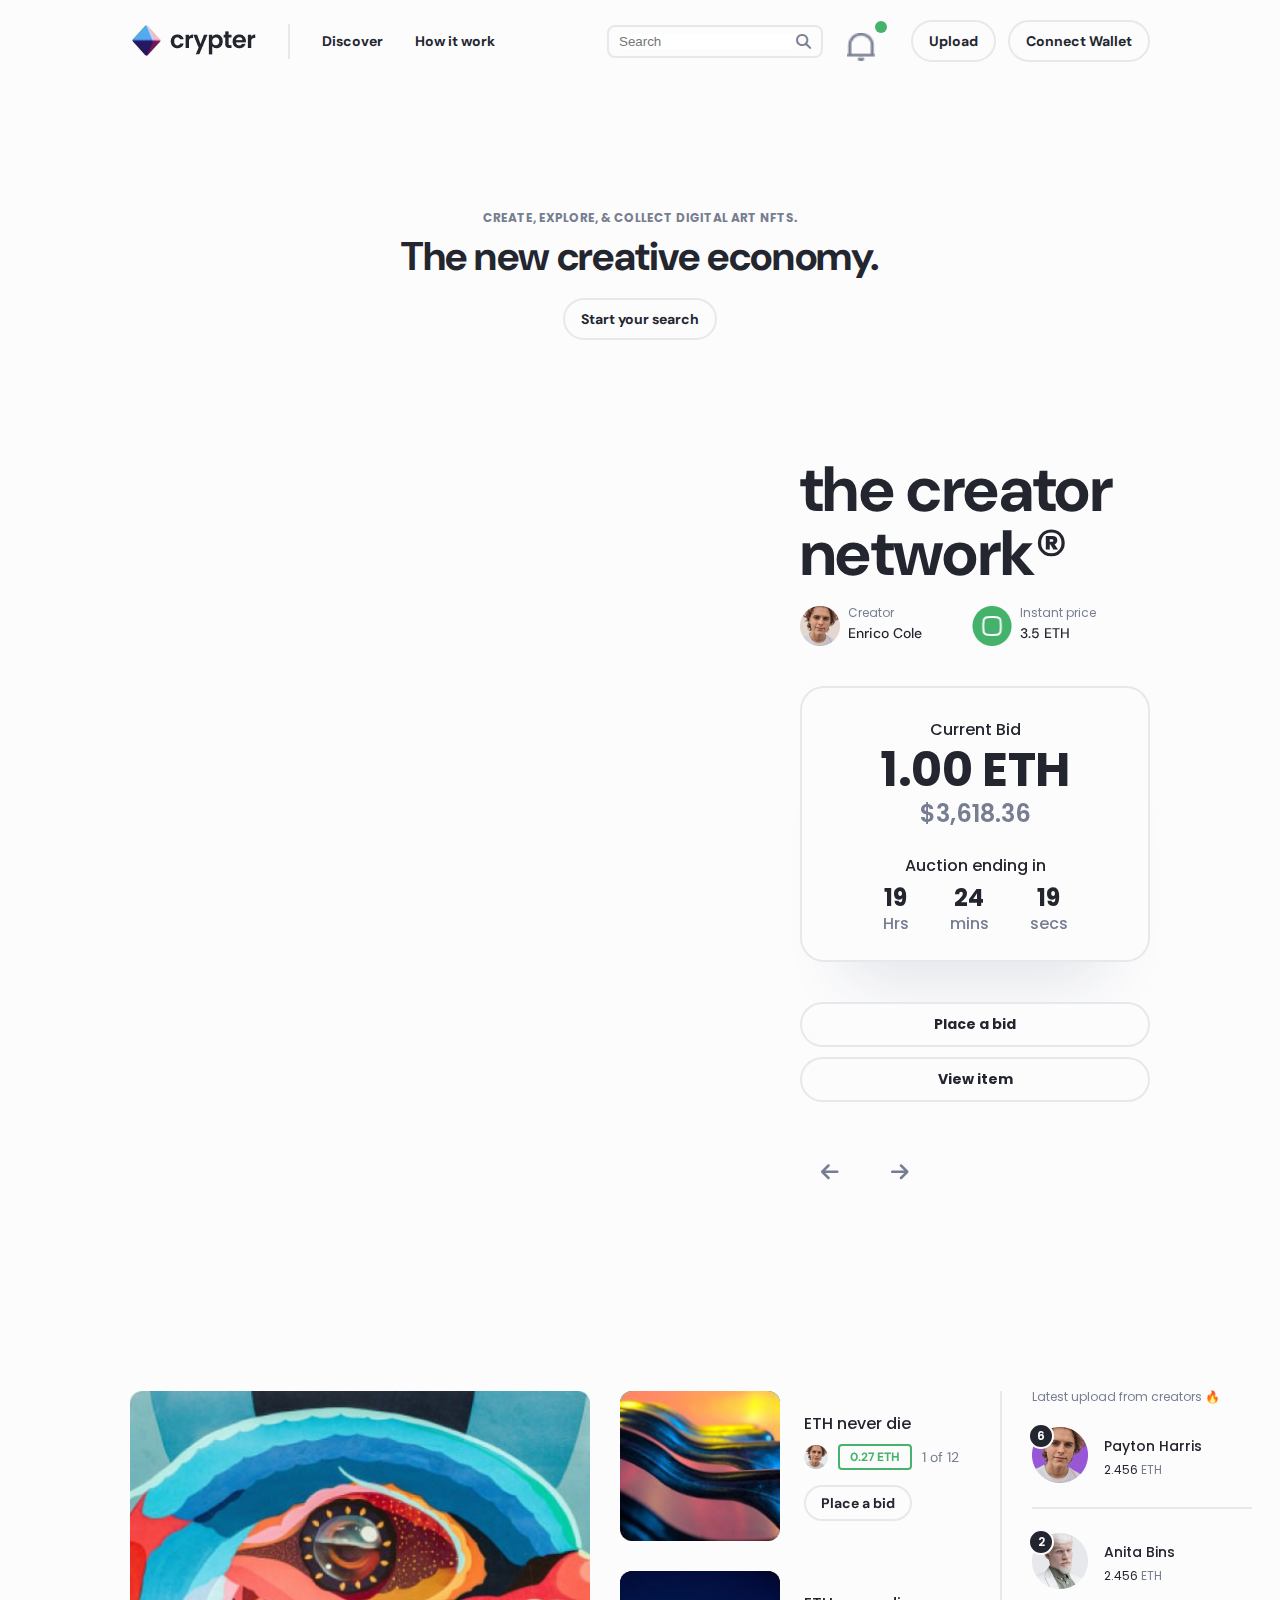
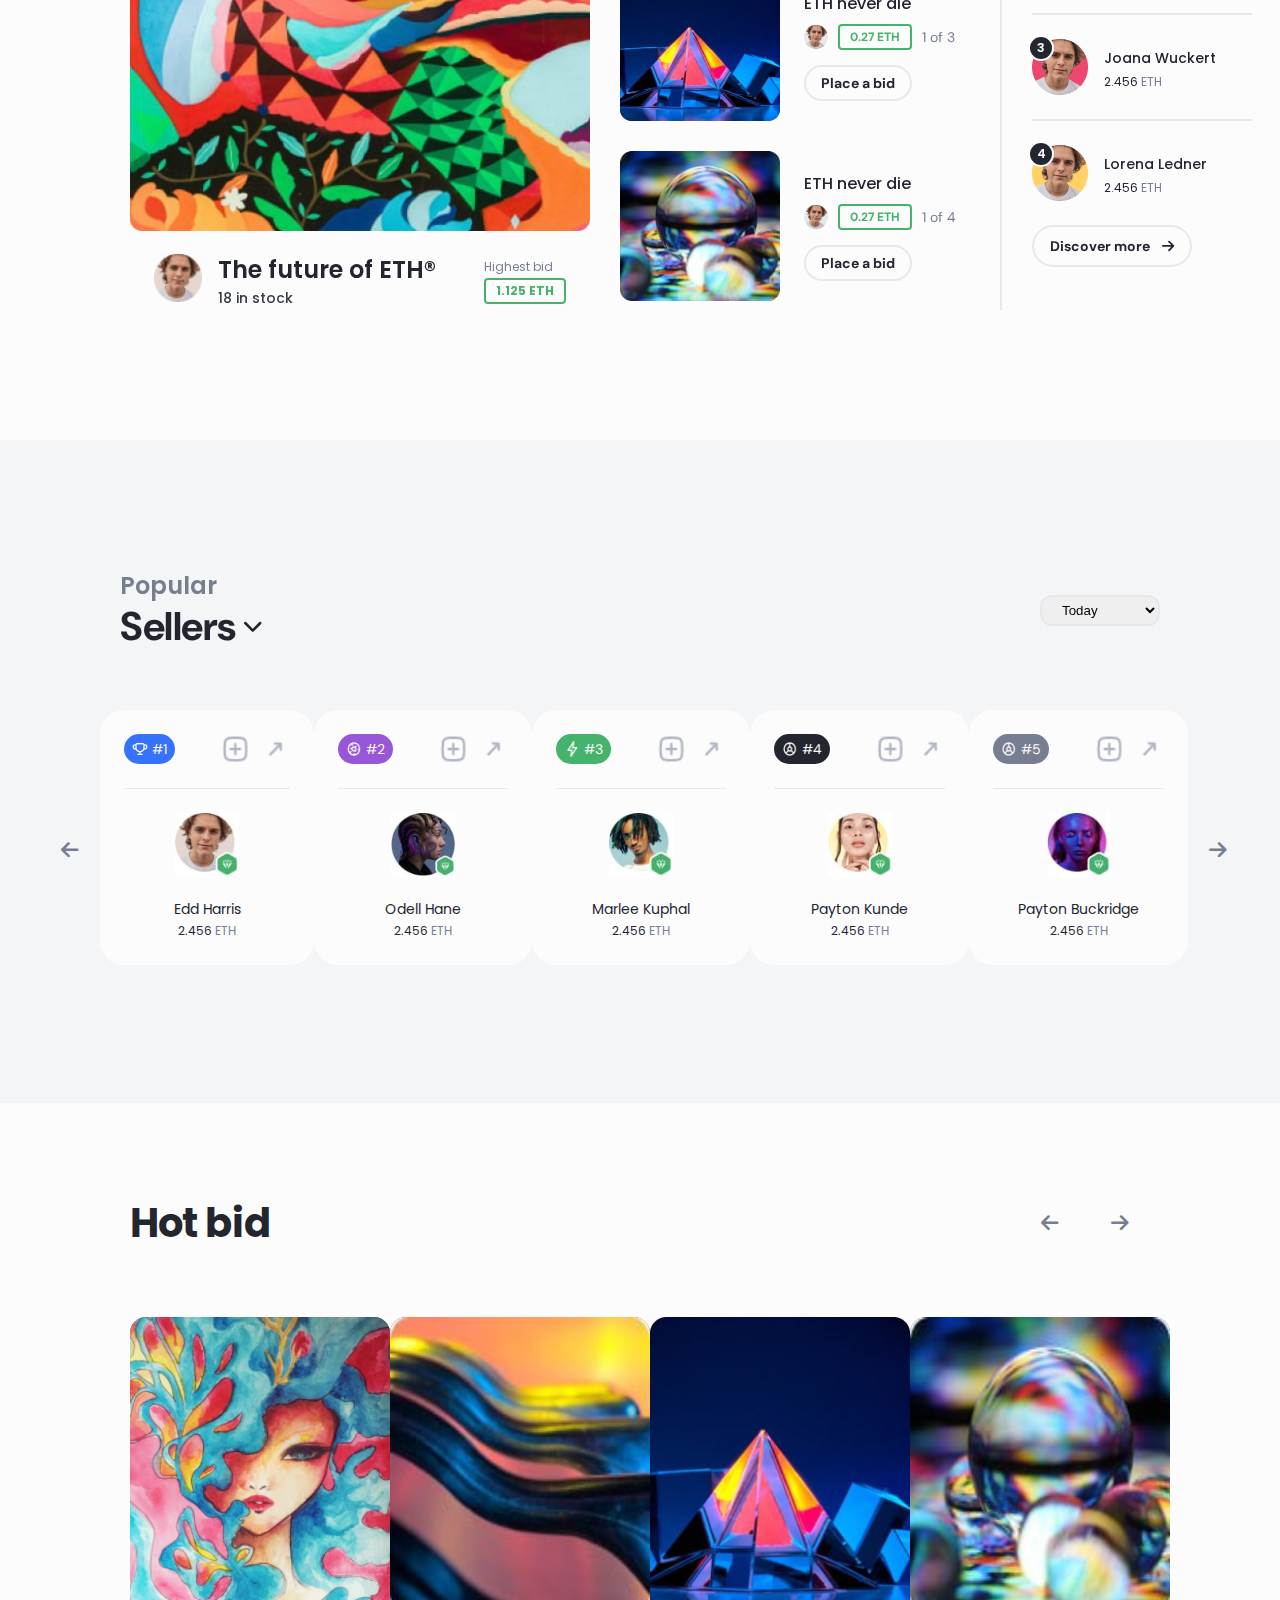
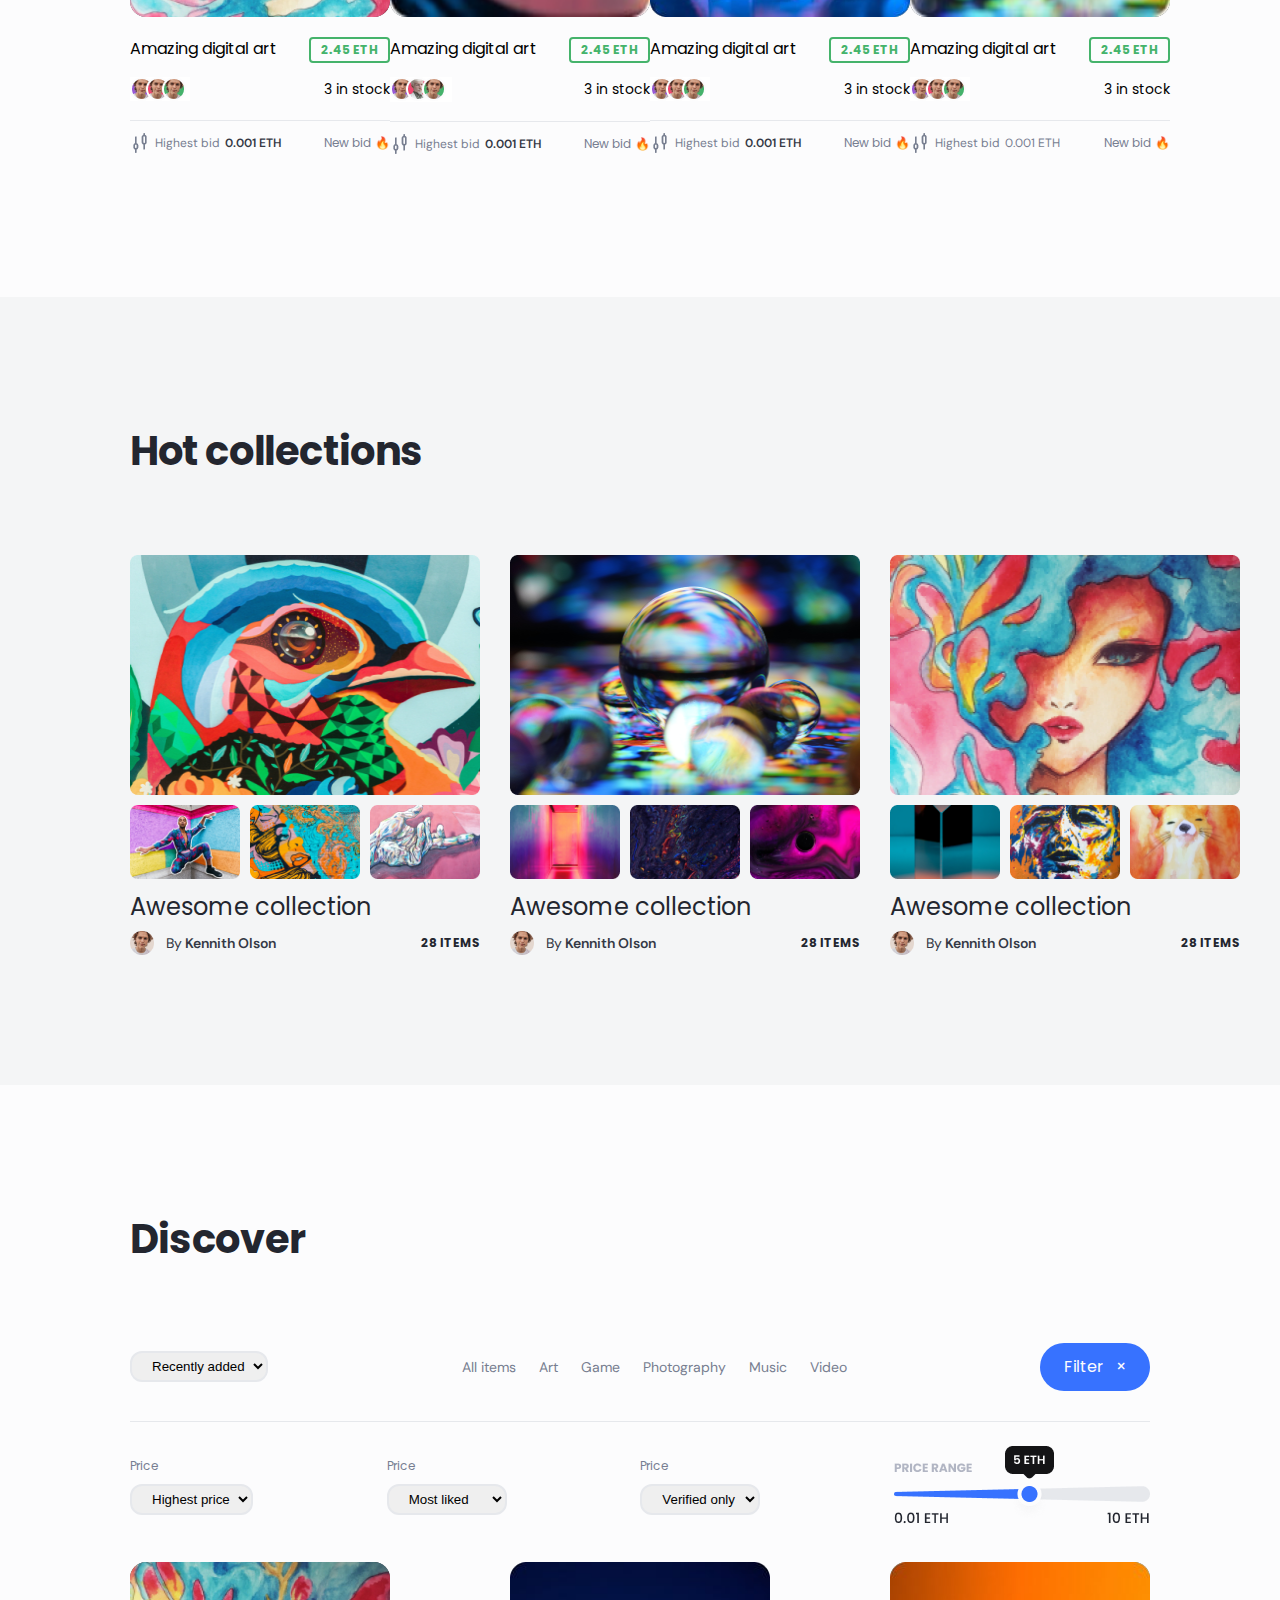
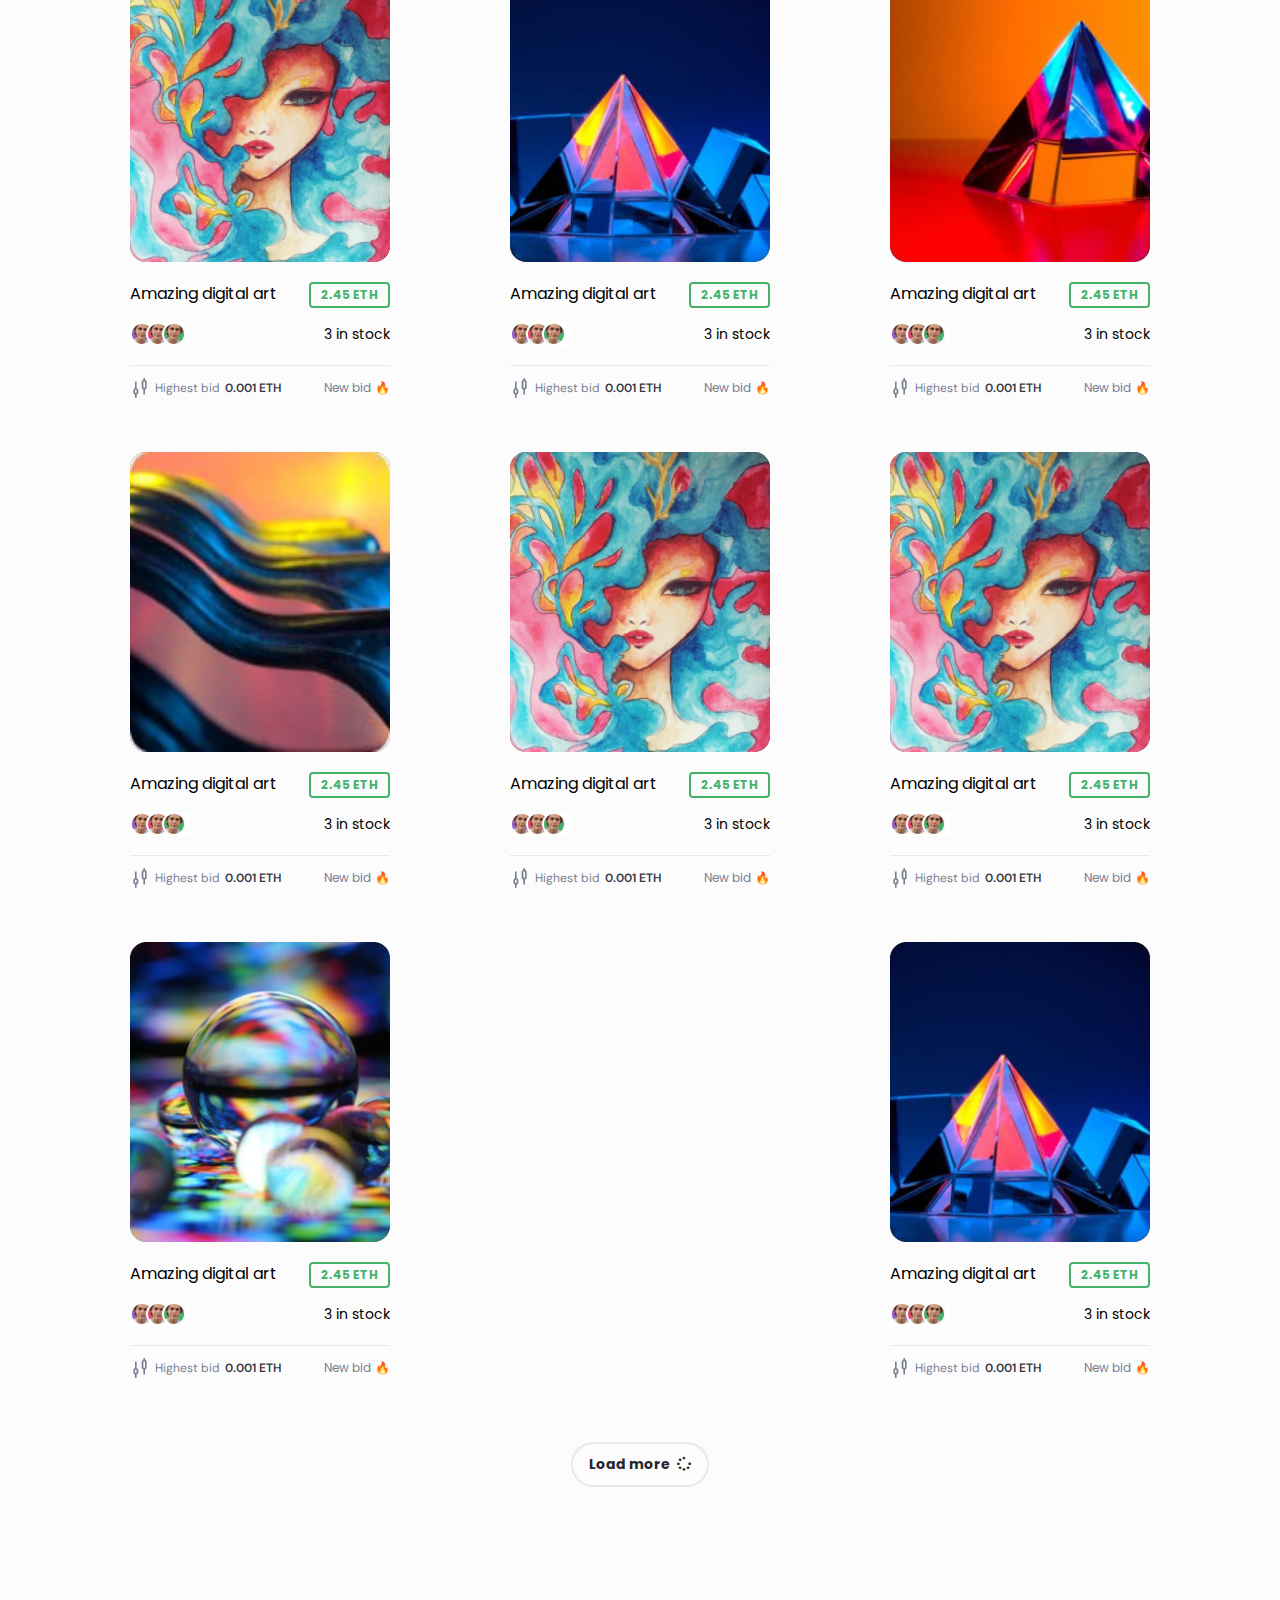
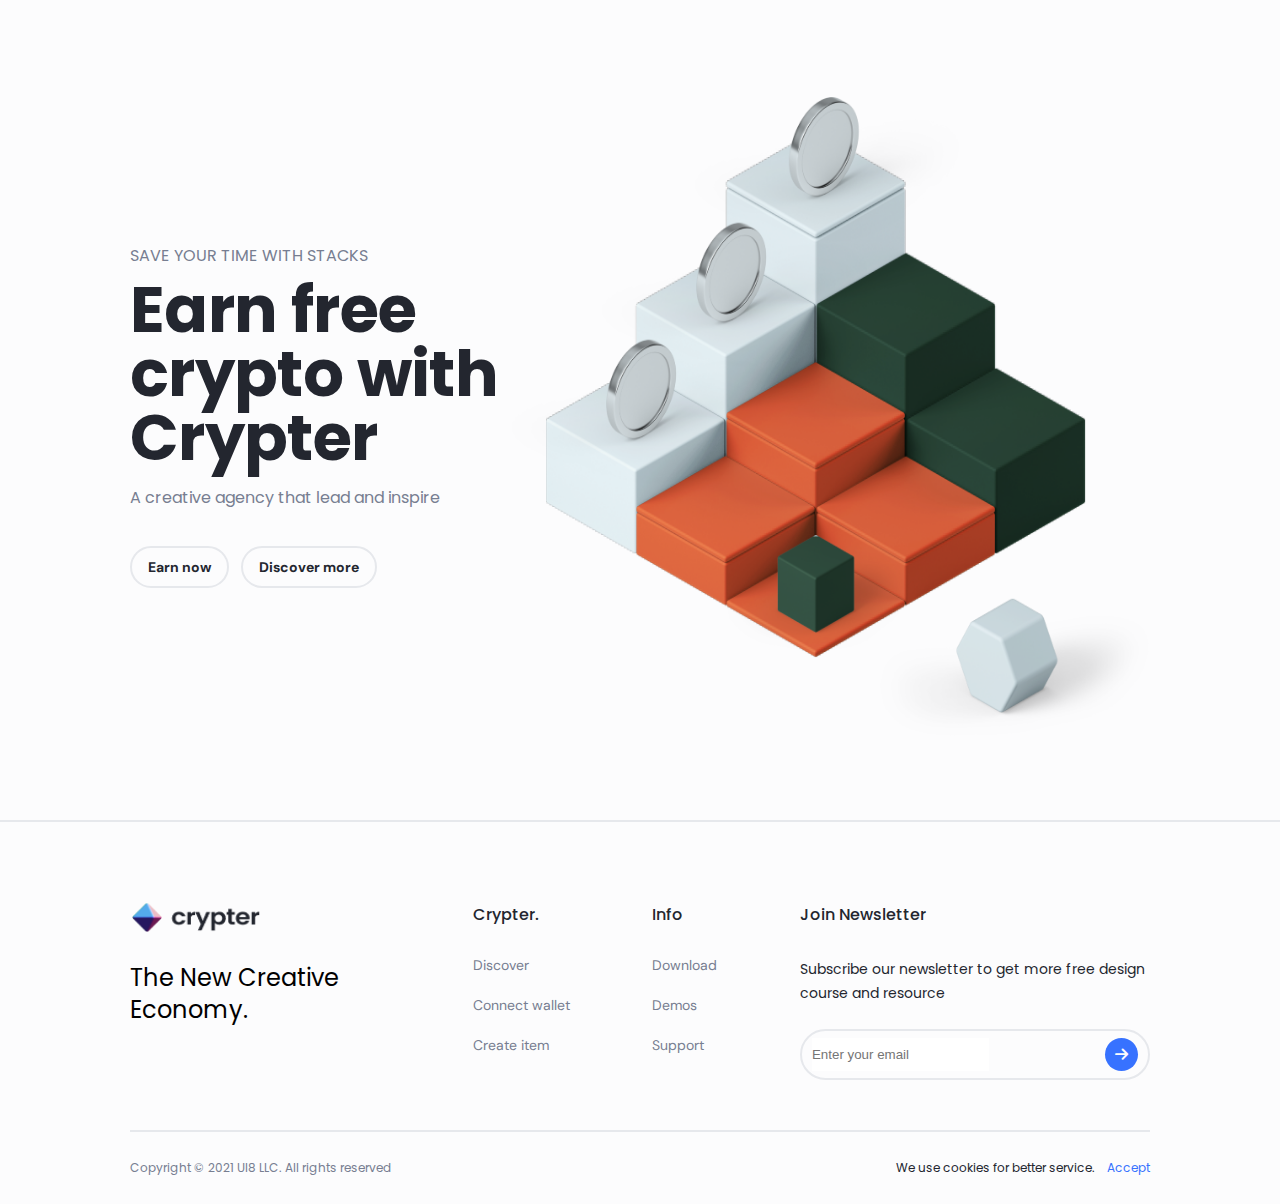
==== commit b0a1e91e: "Add files via upload" ====
--- a/Krypter/index.html
+++ b/Krypter/index.html
@@ -347,8 +347,7 @@
                         <img src="./images-2/photo_2022-11-08_12-18-33.jpg" alt="img" class="section-bid__content__bottom__card__img">
                         <div class="section-bid__content__bottom__card__hover">
                             <span class="section-bid__content__bottom__card__hover__span-one">PURCHASING!</span>
-                            <div class="section-bid__content__bottom__card__hover__span-two"><i class="fa-regular fa-heart"></i></div>
-                            <div class="section-bid__content__bottom__card__hover__span-two heart"><i class="fa-solid fa-heart"></i></div>
+                            <div class="section-bid__content__bottom__card__hover__span-two" id="heart" type="button" onclick='document.getElementById("heart").style.color = "red"'><i class="fa-solid fa-heart"></i></div>
                             <a href="./index.html" class="section-bid__content__bottom__card__hover__btn">Place a bid &nbsp;<img src="./images-6/scatter.svg" alt="img" class="section-bid__content__bottom__card__hover__btn__img"></a>
                         </div>
                         <div class="section-bid__content__bottom__card__box-one">
@@ -375,8 +374,7 @@
                         <img src="./images-2/photo_2022-11-08_12-18-47.jpg" alt="img" class="section-bid__content__bottom__card__img">
                         <div class="section-bid__content__bottom__card__hover">
                             <span class="section-bid__content__bottom__card__hover__span-one">PURCHASING!</span>
-                            <div class="section-bid__content__bottom__card__hover__span-two"><i class="fa-regular fa-heart"></i></div>
-                            <div class="section-bid__content__bottom__card__hover__span-two heart"><i class="fa-solid fa-heart"></i></div>
+                            <div class="section-bid__content__bottom__card__hover__span-two" id="heart" type="button" onclick='document.getElementById("heart").style.color = "red"'><i class="fa-solid fa-heart"></i></div>
                             <a href="./index.html" class="section-bid__content__bottom__card__hover__btn">Place a bid &nbsp;<img src="./images-6/scatter.svg" alt="img" class="section-bid__content__bottom__card__hover__btn__img"></a>
                         </div>
                         <div class="section-bid__content__bottom__card__box-one">
@@ -403,8 +401,7 @@
                         <img src="./images-2/photo_2022-11-08_12-17-32.jpg" alt="img" class="section-bid__content__bottom__card__img">
                         <div class="section-bid__content__bottom__card__hover">
                             <span class="section-bid__content__bottom__card__hover__span-one">PURCHASING!</span>
-                            <div class="section-bid__content__bottom__card__hover__span-two"><i class="fa-regular fa-heart"></i></div>
-                            <div class="section-bid__content__bottom__card__hover__span-two heart"><i class="fa-solid fa-heart"></i></div>
+                            <div class="section-bid__content__bottom__card__hover__span-two" id="heart" type="button" onclick='document.getElementById("heart").style.color = "red"'><i class="fa-solid fa-heart"></i></div>
                             <a href="./index.html" class="section-bid__content__bottom__card__hover__btn">Place a bid &nbsp;<img src="./images-6/scatter.svg" alt="img" class="section-bid__content__bottom__card__hover__btn__img"></a>
                         </div>
                         <div class="section-bid__content__bottom__card__box-one">
@@ -431,8 +428,7 @@
                         <img src="./images-2/photo_2022-11-08_12-18-52.jpg" alt="img" class="section-bid__content__bottom__card__img">
                         <div class="section-bid__content__bottom__card__hover">
                             <span class="section-bid__content__bottom__card__hover__span-one">PURCHASING!</span>
-                            <div class="section-bid__content__bottom__card__hover__span-two"><i class="fa-regular fa-heart"></i></div>
-                            <div class="section-bid__content__bottom__card__hover__span-two heart"><i class="fa-solid fa-heart"></i></div>
+                            <div class="section-bid__content__bottom__card__hover__span-two" id="heart" type="button" onclick='document.getElementById("heart").style.color = "red"'><i class="fa-solid fa-heart"></i></div>
                             <a href="./index.html" class="section-bid__content__bottom__card__hover__btn">Place a bid &nbsp;<img src="./images-6/scatter.svg" alt="img" class="section-bid__content__bottom__card__hover__btn__img"></a>
                         </div>
                         <div class="section-bid__content__bottom__card__box-one">
@@ -576,8 +572,7 @@
                         <img src="./images-2/photo_2022-11-08_12-18-33.jpg" alt="img" class="section-bid__content__bottom__card__img">
                         <div class="section-bid__content__bottom__card__hover">
                             <span class="section-bid__content__bottom__card__hover__span-one">PURCHASING!</span>
-                            <div class="section-bid__content__bottom__card__hover__span-two"><i class="fa-regular fa-heart"></i></div>
-                            <div class="section-bid__content__bottom__card__hover__span-two heart"><i class="fa-solid fa-heart"></i></div>
+                            <div class="section-bid__content__bottom__card__hover__span-two" id="heart" type="button" onclick='document.getElementById("heart").style.color = "red"'><i class="fa-solid fa-heart"></i></div>
                             <a href="./index.html" class="section-bid__content__bottom__card__hover__btn">Place a bid &nbsp;<img src="./images-6/scatter.svg" alt="img" class="section-bid__content__bottom__card__hover__btn__img"></a>
                         </div>
                         <div class="section-bid__content__bottom__card__box-one">
@@ -604,8 +599,7 @@
                         <img src="./images-2/photo_2022-11-08_12-17-32.jpg" alt="img" class="section-bid__content__bottom__card__img">
                         <div class="section-bid__content__bottom__card__hover">
                             <span class="section-bid__content__bottom__card__hover__span-one">PURCHASING!</span>
-                            <div class="section-bid__content__bottom__card__hover__span-two"><i class="fa-regular fa-heart"></i></div>
-                            <div class="section-bid__content__bottom__card__hover__span-two heart"><i class="fa-solid fa-heart"></i></div>
+                            <div class="section-bid__content__bottom__card__hover__span-two" id="heart" type="button" onclick='document.getElementById("heart").style.color = "red"'><i class="fa-solid fa-heart"></i></div>
                             <a href="./index.html" class="section-bid__content__bottom__card__hover__btn">Place a bid &nbsp;<img src="./images-6/scatter.svg" alt="img" class="section-bid__content__bottom__card__hover__btn__img"></a>
                         </div>
                         <div class="section-bid__content__bottom__card__box-one">
@@ -632,8 +626,7 @@
                         <img src="./images-2/photo_2022-11-08_12-19-49.jpg" alt="img" class="section-bid__content__bottom__card__img">
                         <div class="section-bid__content__bottom__card__hover">
                             <span class="section-bid__content__bottom__card__hover__span-one">PURCHASING!</span>
-                            <div class="section-bid__content__bottom__card__hover__span-two"><i class="fa-regular fa-heart"></i></div>
-                            <div class="section-bid__content__bottom__card__hover__span-two heart"><i class="fa-solid fa-heart"></i></div>
+                            <div class="section-bid__content__bottom__card__hover__span-two" id="heart" type="button" onclick='document.getElementById("heart").style.color = "red"'><i class="fa-solid fa-heart"></i></div>
                             <a href="./index.html" class="section-bid__content__bottom__card__hover__btn">Place a bid &nbsp;<img src="./images-6/scatter.svg" alt="img" class="section-bid__content__bottom__card__hover__btn__img"></a>
                         </div>
                         <div class="section-bid__content__bottom__card__box-one">
@@ -660,8 +653,7 @@
                         <img src="./images-2/photo_2022-11-08_12-18-47.jpg" alt="img" class="section-bid__content__bottom__card__img">
                         <div class="section-bid__content__bottom__card__hover">
                             <span class="section-bid__content__bottom__card__hover__span-one">PURCHASING!</span>
-                            <div class="section-bid__content__bottom__card__hover__span-two"><i class="fa-regular fa-heart"></i></div>
-                            <div class="section-bid__content__bottom__card__hover__span-two heart"><i class="fa-solid fa-heart"></i></div>
+                            <div class="section-bid__content__bottom__card__hover__span-two" id="heart" type="button" onclick='document.getElementById("heart").style.color = "red"'><i class="fa-solid fa-heart"></i></div>
                             <a href="./index.html" class="section-bid__content__bottom__card__hover__btn">Place a bid &nbsp;<img src="./images-6/scatter.svg" alt="img" class="section-bid__content__bottom__card__hover__btn__img"></a>
                         </div>
                         <div class="section-bid__content__bottom__card__box-one">
@@ -688,8 +680,7 @@
                         <img src="./images-2/photo_2022-11-08_12-18-33.jpg" alt="img" class="section-bid__content__bottom__card__img">
                         <div class="section-bid__content__bottom__card__hover">
                             <span class="section-bid__content__bottom__card__hover__span-one">PURCHASING!</span>
-                            <div class="section-bid__content__bottom__card__hover__span-two"><i class="fa-regular fa-heart"></i></div>
-                            <div class="section-bid__content__bottom__card__hover__span-two heart"><i class="fa-solid fa-heart"></i></div>
+                            <div class="section-bid__content__bottom__card__hover__span-two" id="heart" type="button" onclick='document.getElementById("heart").style.color = "red"'><i class="fa-solid fa-heart"></i></div>
                             <a href="./index.html" class="section-bid__content__bottom__card__hover__btn">Place a bid &nbsp;<img src="./images-6/scatter.svg" alt="img" class="section-bid__content__bottom__card__hover__btn__img"></a>
                         </div>
                         <div class="section-bid__content__bottom__card__box-one">
@@ -716,8 +707,7 @@
                         <img src="./images-2/photo_2022-11-08_12-18-33.jpg" alt="img" class="section-bid__content__bottom__card__img">
                         <div class="section-bid__content__bottom__card__hover">
                             <span class="section-bid__content__bottom__card__hover__span-one">PURCHASING!</span>
-                            <div class="section-bid__content__bottom__card__hover__span-two"><i class="fa-regular fa-heart"></i></div>
-                            <div class="section-bid__content__bottom__card__hover__span-two heart"><i class="fa-solid fa-heart"></i></div>
+                            <div class="section-bid__content__bottom__card__hover__span-two" id="heart" type="button" onclick='document.getElementById("heart").style.color = "red"'><i class="fa-solid fa-heart"></i></div>
                             <a href="./index.html" class="section-bid__content__bottom__card__hover__btn">Place a bid &nbsp;<img src="./images-6/scatter.svg" alt="img" class="section-bid__content__bottom__card__hover__btn__img"></a>
                         </div>
                         <div class="section-bid__content__bottom__card__box-one">
@@ -744,8 +734,7 @@
                         <img src="./images-2/photo_2022-11-08_12-19-54.jpg" alt="img" class="section-bid__content__bottom__card__img">
                         <div class="section-bid__content__bottom__card__hover">
                             <span class="section-bid__content__bottom__card__hover__span-one">PURCHASING!</span>
-                            <div class="section-bid__content__bottom__card__hover__span-two"><i class="fa-regular fa-heart"></i></div>
-                            <div class="section-bid__content__bottom__card__hover__span-two heart"><i class="fa-solid fa-heart"></i></div>
+                            <div class="section-bid__content__bottom__card__hover__span-two" id="heart" type="button" onclick='document.getElementById("heart").style.color = "red"'><i class="fa-solid fa-heart"></i></div>
                             <a href="./index.html" class="section-bid__content__bottom__card__hover__btn">Place a bid &nbsp;<img src="./images-6/scatter.svg" alt="img" class="section-bid__content__bottom__card__hover__btn__img"></a>
                         </div>
                         <div class="section-bid__content__bottom__card__box-one">
@@ -772,8 +761,7 @@
                         <a href="#"><img src="./images-2/photo_2022-11-08_12-17-32.jpg" alt="img" class="section-bid__content__bottom__card__img"></a>
                         <div class="section-bid__content__bottom__card__hover">
                             <span class="section-bid__content__bottom__card__hover__span-one">PURCHASING!</span>
-                            <div class="section-bid__content__bottom__card__hover__span-two"><i class="fa-regular fa-heart"></i></div>
-                            <div class="section-bid__content__bottom__card__hover__span-two heart"><i class="fa-solid fa-heart"></i></div>
+                            <div class="section-bid__content__bottom__card__hover__span-two" id="heart" type="button" onclick='document.getElementById("heart").style.color = "red"'><i class="fa-solid fa-heart"></i></div>
                             <a href="./index.html" class="section-bid__content__bottom__card__hover__btn">Place a bid &nbsp;<img src="./images-6/scatter.svg" alt="img" class="section-bid__content__bottom__card__hover__btn__img"></a>
                         </div>
                         <div class="section-bid__content__bottom__card__box-one">
--- a/Krypter/sass/style.css
+++ b/Krypter/sass/style.css
@@ -678,7 +678,7 @@
   padding: 0.8rem;
   border-radius: 0.4rem;
 }
-.section-bid__content__bottom__card__hover__span-two, .section-bid__content__bottom__card__hover .heart {
+.section-bid__content__bottom__card__hover__span-two {
   padding: 0.7rem 1rem;
   border-radius: 50%;
   background-color: #FCFCFD;
@@ -690,14 +690,7 @@
   color: #23262F;
   z-index: 2;
 }
-.section-bid__content__bottom__card__hover__span-two:active, .section-bid__content__bottom__card__hover .heart:active {
-  display: none;
-}
-.section-bid__content__bottom__card__hover .heart {
-  position: absolute;
-  z-index: 1;
-}
-.section-bid__content__bottom__card__hover .heart .fa-solid {
+.section-bid__content__bottom__card__hover__span-two:focus {
   color: red;
 }
 .section-bid__content__bottom__card__hover__btn {
